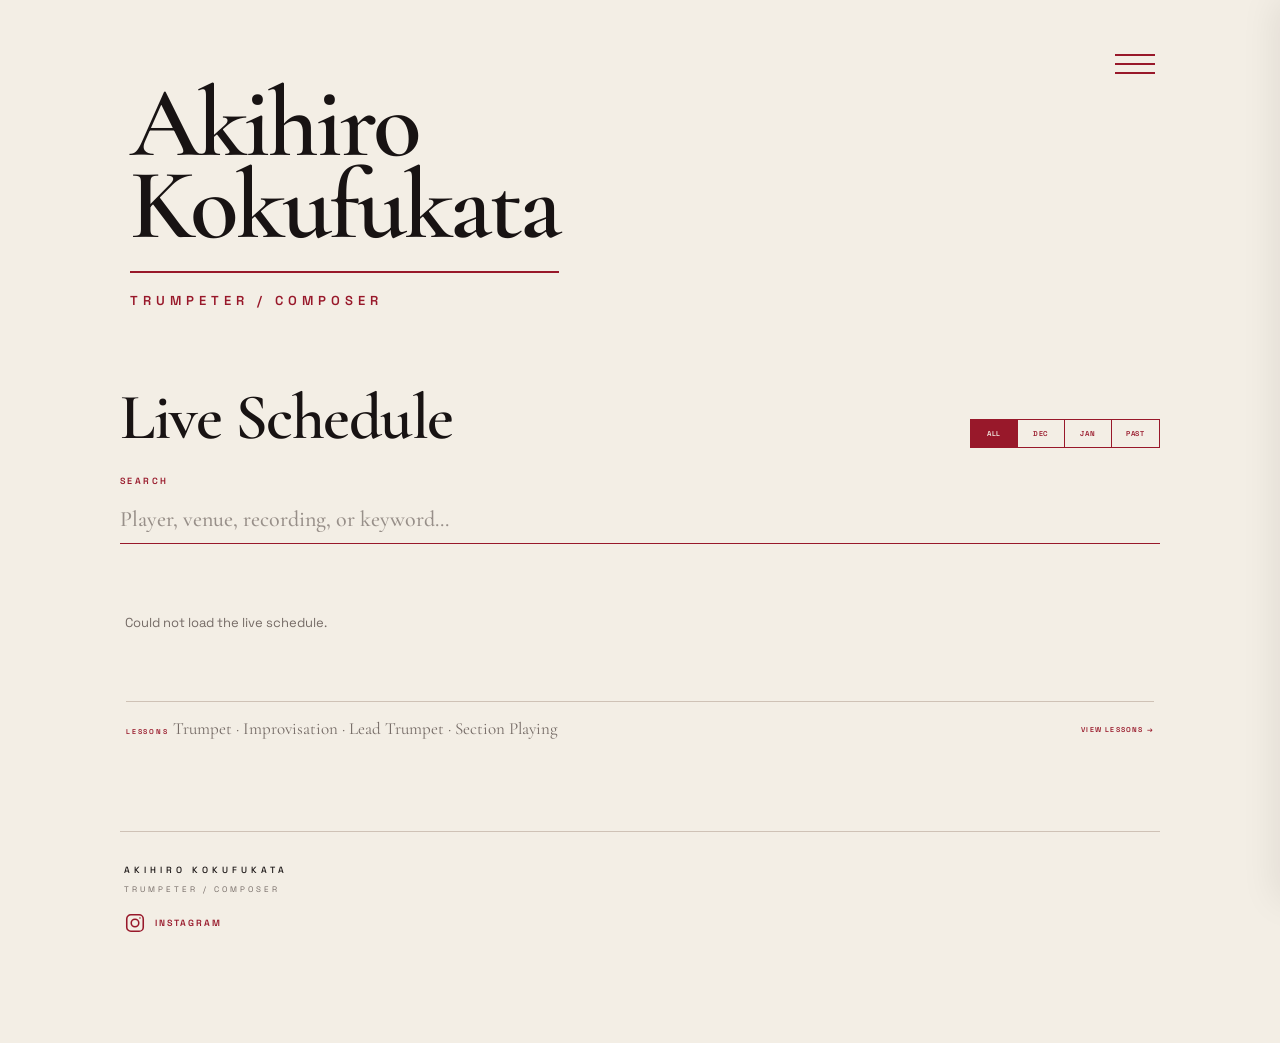
==== index.html @ fe39f771 "Add files via upload" ====
<!DOCTYPE html>
<html lang="en">

<head>
<meta charset="UTF-8">
<meta name="viewport" content="width=device-width, initial-scale=1.0">

<title>Akihiro Kokufukata | 國府方章弘 — Live Schedule</title>
<meta name="description" content="Jazz trumpeter and composer Akihiro Kokufukata（國府方章弘・国府方章弘）の公式ライブスケジュール。出演情報、会場、共演者、写真・フライヤー・映像を掲載。">
<meta property="og:type" content="website">
<meta property="og:title" content="Akihiro Kokufukata | 國府方章弘 — Live Schedule">
<meta property="og:description" content="Jazz trumpeter and composer Akihiro Kokufukata（國府方章弘・国府方章弘）の公式ライブスケジュール。出演情報、会場、共演者、写真・フライヤー・映像を掲載。">
<meta property="og:url" content="https://akihirokokufukata.github.io/Akihiro-Kokufukata-Live-Schedule-/">
<meta property="og:image" content="https://akihirokokufukata.github.io/Akihiro-Kokufukata-Live-Schedule-/images/og-image.jpg">
<meta name="twitter:card" content="summary_large_image">
<link rel="canonical" href="https://akihirokokufukata.github.io/Akihiro-Kokufukata-Live-Schedule-/">

<script type="application/ld+json">
{
  "@context": "https://schema.org",
  "@type": "Person",
  "@id": "https://akihirokokufukata.github.io/Akihiro-Kokufukata-Live-Schedule-/#person",
  "name": "Akihiro Kokufukata",
  "alternateName": ["國府方章弘", "国府方章弘"],
  "url": "https://akihirokokufukata.github.io/Akihiro-Kokufukata-Live-Schedule-/",
  "image": "https://akihirokokufukata.github.io/Akihiro-Kokufukata-Live-Schedule-/images/og-image.jpg",
  "jobTitle": ["Trumpeter", "Composer"],
  "sameAs": ["https://www.instagram.com/akihiro_kokufukata/"]
}
</script>

<script>
const PLAYER_PARSER_VERSION = '2026-10-05-v16-soldout-buttons-charge-format';
const SETTINGS = {
  API_KEY: 'AIzaSyCB5WplBrKEb70d5WHZTrg3G46fTdl_A0Q',
  CALENDAR_ID: 'akihirokokufukatamusic@gmail.com',
  EMAIL_ADDRESS: 'akihirokokufukatamusic@gmail.com',
  BIO_URL: 'bio.html',
  MUSIC_URL: 'music.html',
  CONTACT_URL: 'contact.html',
  LIVE_SCHEDULE_URL: 'index.html',
  EVENT_URL: 'event.html'
};
</script>

<link rel="preconnect" href="https://fonts.googleapis.com">
<link rel="preconnect" href="https://fonts.gstatic.com" crossorigin>

<link
  href="https://fonts.googleapis.com/css2?family=Cormorant+Garamond:wght@500;600&family=Noto+Serif+JP:wght@400;500;600&family=Space+Grotesk:wght@400;500;600&display=swap"
  rel="stylesheet"
>

<style>

:root {
  --paper: #f3eee5;
  --card: #f7f2e9;
  --ink: #181313;
  --muted: #756b66;
  --crimson: #98182a;
  --crimson-dark: #76101f;
  --blush: #d8aaa5;
  --line: #cfc2b6;

  --serif: "Cormorant Garamond", Georgia, serif;
  --jp: "Noto Serif JP", serif;
  --sans: "Space Grotesk", Arial, sans-serif;
}

* {
  box-sizing: border-box;
}

html {
  scroll-behavior: smooth;
}

body {
  margin: 0;
  background: var(--paper);
  color: var(--ink);
  -webkit-font-smoothing: antialiased;
}

button,
a {
  -webkit-tap-highlight-color: transparent;
}

main {
  position: relative;
  width: 100%;
  max-width: 1100px;
  margin: 0 auto;
  padding: 58px 30px 90px;
  overflow-x: clip;
}


/* =========================================================
   TRUMPET
   ========================================================= */




/* =========================================================
   HEADER
   ========================================================= */

header {
  position: relative;
  z-index: 2;
  padding: 25px 10px 78px;
}

.name-wrap {
  display: inline-block;
}

.artist-name {
  margin: 0;
  max-width: 640px;
  font-family: var(--serif);
  font-size: clamp(58px,8.5vw,100px);
  font-weight: 600;
  line-height: .82;
  letter-spacing: -3px;
}

.artist-name span {
  display: block;
}

.name-line {
  display: block;
  width: 100%;
  height: 1.5px;
  margin-top: 24px;
  background: var(--crimson);
  border: 0;
}

.artist-role {
  margin-top: 19px;
  color: var(--crimson);
  font-family: var(--sans);
  font-size: 13px;
  font-weight: 600;
  letter-spacing: 5px;
  text-transform: uppercase;
}


/* =========================================================
   SCHEDULE
   ========================================================= */

.schedule-heading {
  display: flex;
  align-items: flex-end;
  justify-content: space-between;
  gap: 12px;
  margin-bottom: 27px;
}

.schedule-title {
  margin: 0;
  flex-shrink: 0;
  font-family: var(--serif);
  font-size: clamp(43px,6vw,65px);
  font-weight: 600;
  line-height: .95;
  letter-spacing: -1.5px;
}


/* =========================================================
   MAIN FILTER
   ========================================================= */

.month-filter {
  display: flex;
  flex-shrink: 0;
  height: 29px;
  border: 1px solid var(--crimson);
}

.month-button {
  min-width: 47px;
  padding: 0 7px;
  border: 0;
  border-right: 1px solid var(--crimson);
  background: transparent;
  color: var(--crimson);
  font-family: var(--sans);
  font-size: 7px;
  font-weight: 600;
  letter-spacing: .8px;
  cursor: pointer;
}

.month-button:last-child {
  border-right: 0;
}

.month-button.active {
  background: var(--crimson);
  color: var(--paper);
}


/* =========================================================
   PAST MONTH FILTER
   ========================================================= */

.past-month-wrap {
  width: 100%;
  margin: -3px 0 24px;
}

.past-year-filter,
.past-month-filter {
  display: flex;
  flex-wrap: wrap;
  border-bottom: 1px solid var(--line);
}

.past-month-filter {
  margin-top: 8px;
}

.past-year-button,
.past-month-button {
  flex: 0 0 auto;
  padding: 10px 15px 9px;
  border: 0;
  border-right: 1px solid var(--line);
  background: transparent;
  color: var(--muted);
  font-family: var(--sans);
  font-size: 8px;
  font-weight: 600;
  letter-spacing: 1.2px;
  cursor: pointer;
  white-space: nowrap;
}

.past-year-button:first-child,
.past-month-button:first-child {
  padding-left: 4px;
}

.past-year-button.active,
.past-month-button.active {
  color: var(--crimson);
}

.past-year-button.active::after,
.past-month-button.active::after {
  content: "";
  display: block;
  width: 100%;
  height: 2px;
  margin-top: 7px;
  background: var(--crimson);
}

.past-month-filter[hidden] {
  display: none;
}


/* =========================================================
   EVENT
   ========================================================= */

.event {
  position: relative;
  display: grid;
  grid-template-columns: 125px minmax(0,1fr);
  margin-bottom: 16px;
  background: rgba(247,242,233,.66);
  border: 1px solid var(--line);
  overflow: hidden;
}

.event.leader {
  border-color: var(--crimson);
}

.status {
  position: absolute;
  top: 0;
  left: 0;
  min-width: 125px;
  padding: 10px 16px;
  background: var(--crimson);
  color: var(--paper);
  font-family: var(--sans);
  font-size: 10px;
  font-weight: 600;
  letter-spacing: 2.3px;
  text-align: center;
  z-index: 2;
}


/* =========================================================
   DATE
   ========================================================= */

.event-date-column {
  padding: 28px 22px 24px;
  border-right: 1px solid var(--line);
}

.event.has-status .event-date-column {
  padding-top: 63px;
}

.event-month {
  font-family: var(--serif);
  font-size: 19px;
  font-weight: 600;
  letter-spacing: 1px;
}

.event-number {
  margin-top: -3px;
  color: var(--crimson);
  font-family: var(--serif);
  font-size: 55px;
  font-weight: 600;
  line-height: .92;
}

.event-day {
  margin-top: 4px;
  color: var(--crimson);
  font-family: var(--serif);
  font-size: 17px;
  font-weight: 600;
  letter-spacing: 2px;
}

.date-rule {
  width: 100%;
  height: 1px;
  margin: 15px 0;
  background: var(--line);
}

.event-time {
  font-family: var(--serif);
  font-size: 17px;
  font-weight: 500;
}


/* =========================================================
   BODY
   ========================================================= */

.event-body {
  position: relative;
  min-width: 0;
  padding: 27px 28px 25px;
}

.leader-label,
.next-label {
  position: relative;
  z-index: 2;
  margin-bottom: 8px;
  color: var(--crimson);
  font-family: var(--sans);
  font-size: 10px;
  font-weight: 600;
  letter-spacing: 3px;
  text-transform: uppercase;
}

.event-title {
  position: relative;
  z-index: 2;
  margin: 0 0 21px;
  font-family: var(--jp);
  font-size: clamp(20px,3vw,27px);
  font-weight: 600;
  line-height: 1.4;
  overflow-wrap: anywhere;
}

.event-title.english {
  font-family: var(--serif);
  font-size: clamp(26px,3.3vw,34px);
  line-height: 1.05;
}

.label {
  margin-bottom: 8px;
  color: var(--crimson);
  font-family: var(--sans);
  font-size: 10px;
  font-weight: 600;
  letter-spacing: 3px;
  text-transform: uppercase;
}


/* =========================================================
   PLAYERS
   ========================================================= */

.players-section {
  margin-bottom: 24px;
}

.players {
  color: #342c29;
  font-family: var(--jp);
  font-size: 14px;
  line-height: 1.85;
  overflow-wrap: anywhere;
}

.player {
  display: block;
}

.hidden-players {
  display: none;
}

.hidden-players.open {
  display: block;
}

.show-more {
  display: inline-block;
  margin-top: 11px;
  padding: 0;
  border: 0;
  background: transparent;
  color: var(--crimson);
  font-family: var(--sans);
  font-size: 10px;
  font-weight: 600;
  letter-spacing: 1.5px;
  cursor: pointer;
}


/* =========================================================
   VENUE
   ========================================================= */

.venue-section {
  margin-top: 4px;
}

.venue {
  font-family: var(--jp);
  font-size: 15px;
  font-weight: 500;
  line-height: 1.5;
  overflow-wrap: anywhere;
}


/* =========================================================
   ACTIONS
   ========================================================= */

.actions {
  display: flex;
  flex-wrap: wrap;
  gap: 9px;
  margin-top: 20px;
}

.action {
  display: inline-flex;
  align-items: center;
  justify-content: center;
  min-width: 108px;
  padding: 10px 16px;
  border: 1px solid var(--crimson);
  color: var(--crimson);
  background: transparent;
  font-family: var(--sans);
  font-size: 9px;
  font-weight: 600;
  letter-spacing: 1.7px;
  text-decoration: none;
}

.action:hover {
  background: var(--crimson);
  color: var(--paper);
}

button.action {
  cursor: pointer;
}

.action.email {
  min-width: 130px;
}


/* =========================================================
   LEADER SHOW
   ========================================================= */

.leader-shape {
  position: absolute;
  top: 0;
  right: 0;
  width: 115px;
  height: 95px;
  overflow: hidden;
  pointer-events: none;
  opacity: .9;
}

.leader-shape::before {
  content: "";
  position: absolute;
  top: 0;
  right: 0;
  width: 58px;
  height: 58px;
  background: rgba(152,24,42,.82);
}

.leader-shape::after {
  content: "";
  position: absolute;
  right: 25px;
  top: 25px;
  width: 76px;
  height: 76px;
  border-radius: 50%;
  background: rgba(216,170,165,.45);
}




/* MEDIA ARCHIVE */
.event-media{margin-top:22px;width:100%;min-width:0}
.event-media-head{display:flex;justify-content:space-between;align-items:center;margin-bottom:9px}
.event-media-title,.event-media-count{font-family:var(--sans);font-size:8px;font-weight:600;letter-spacing:1.7px;color:var(--crimson)}
.event-media-count{color:var(--muted);letter-spacing:1px}
.event-media-viewport{position:relative;width:100%;padding:0 25px;overflow:hidden}
.event-media-track{display:flex;width:100%;gap:0;overflow-x:auto;overflow-y:hidden;padding:0;scroll-snap-type:x mandatory;scrollbar-width:none;-webkit-overflow-scrolling:touch;overscroll-behavior-x:contain}
.event-media-track::-webkit-scrollbar{display:none}
.event-media-item{position:relative;flex:0 0 100%;width:100%;min-width:100%;scroll-snap-align:start;scroll-snap-stop:always;background:var(--card);overflow:hidden}
.event-media-image-button{display:block;width:100%;padding:0;border:0;background:transparent;cursor:zoom-in;touch-action:manipulation}
.event-media-image{display:block;width:100%;height:auto;object-fit:contain;background:var(--card)}
.event-media-item.photo .event-media-image{width:100%;height:auto;object-fit:contain}
.event-media-badge{position:absolute;top:10px;left:10px;z-index:3;padding:6px 8px 5px;background:rgba(152,24,42,.92);color:var(--paper);font-family:var(--sans);font-size:7px;font-weight:600;letter-spacing:1.3px;pointer-events:none}
.event-media-video{display:block;width:100%;background:#181313;overflow:hidden}
.event-media-video.youtube{aspect-ratio:16/9}
.event-media-video iframe{display:block;width:100%;height:100%;border:0}
.event-media-link{display:flex;align-items:center;justify-content:center;width:100%;padding:42px 22px 28px;background:linear-gradient(135deg,rgba(152,24,42,.96),rgba(118,16,31,.96));color:var(--paper);text-decoration:none;text-align:center}
.event-media-link.youtube,.event-media-link.video{aspect-ratio:16/9}
.event-media-link.instagram{aspect-ratio:9/16;max-height:78vh}
.event-media-link-inner{font-family:var(--sans);font-size:10px;font-weight:600;letter-spacing:1.7px;line-height:1.7}
.event-media-play{display:block;margin-bottom:12px;font-family:var(--serif);font-size:38px;line-height:1}
.event-media-dots{display:flex;gap:6px;align-items:center;margin-top:10px}
.event-media-dot{width:5px;height:5px;padding:0;border:1px solid var(--crimson);border-radius:50%;background:transparent;cursor:pointer}
.event-media-dot.active{background:var(--crimson)}
.event-media-hint{margin-top:7px;color:var(--muted);font-family:var(--sans);font-size:7px;font-weight:600;letter-spacing:1.3px}

.event-media-nav{
  position:absolute;
  top:50%;
  z-index:6;
  width:34px;
  height:46px;
  padding:0;
  border:0;
  outline:0;
  background:transparent;
  color:var(--crimson);
  font-family:Georgia,serif;
  font-size:30px;
  line-height:1;
  display:flex;
  align-items:center;
  justify-content:center;
  transform:translateY(-50%);
  cursor:pointer;
  text-shadow:0 1px 6px rgba(0,0,0,.9),0 0 12px rgba(0,0,0,.5);
  opacity:.92;
  transition:opacity .18s ease,transform .18s ease;
}
.event-media-nav:hover{
  background:transparent;
  opacity:1;
}
.event-media-nav:active{
  transform:translateY(-50%) scale(.9);
}
.event-media-nav.prev{left:-2px}
.event-media-nav.next{right:-2px}
.event-media-nav[hidden]{display:none}
@media(max-width:650px){
  .event-media-nav{width:28px;height:40px;font-size:25px}
  .event-media-nav.prev{left:-2px}
  .event-media-nav.next{right:-2px}
}

@media(max-width:650px){.event-media-viewport{padding:0 21px}.event-media{margin-top:20px}.event-media-title,.event-media-count{font-size:7px}.event-media-badge{top:8px;left:8px}.event-media-link-inner{font-size:9px}}

/* =========================================================
   INLINE FLYER
   ========================================================= */

.event-flyer { margin-top: 22px; }
.event-flyer-button {
  display:block; width:100%; padding:0; border:0;
  background:transparent; cursor:zoom-in; text-align:left;
}
.event-flyer-image {
  display:block; width:100%; max-width:430px; height:auto;
  max-height:620px; object-fit:contain; object-position:left top;
  border:1px solid var(--line); background:var(--card);
  transition:opacity .18s ease;
}
.event-flyer-button:hover .event-flyer-image { opacity:.92; }
.event-flyer-hint {
  margin-top:7px; color:var(--muted); font-family:var(--sans);
  font-size:7px; font-weight:600; letter-spacing:1.4px;
  text-transform:uppercase;
}

/* =========================================================
   FLYER
   ========================================================= */

.flyer-modal {
  position: fixed;
  inset: 0;
  z-index: 100;
  display: flex;
  align-items: center;
  justify-content: center;
  padding: 28px;
  background: rgba(24,19,19,.82);
  opacity: 0;
  visibility: hidden;
  transition: opacity .22s ease, visibility .22s ease;
}

.flyer-modal.open {
  opacity: 1;
  visibility: visible;
}

.flyer-modal-inner {
  position: relative;
  max-width: min(680px, 92vw);
  max-height: 90vh;
}

.flyer-modal-image {
  display: block;
  max-width: 100%;
  max-height: 86vh;
  width: auto;
  height: auto;
  object-fit: contain;
  background: var(--card);
  box-shadow: 0 18px 55px rgba(0,0,0,.28);
}

.flyer-close {
  position: absolute;
  top: -42px;
  right: 0;
  padding: 4px 0;
  border: 0;
  background: transparent;
  color: var(--paper);
  font-family: var(--sans);
  font-size: 11px;
  font-weight: 600;
  letter-spacing: 2px;
  cursor: pointer;
}

body.flyer-open {
  overflow: hidden;
}

.flyer-nav {
  position: fixed;
  top: 50%;
  z-index: 102;
  width: 28px;
  height: 38px;
  border: 0;
  background: transparent;
  color: var(--paper);
  font-size: 22px;
  text-shadow: 0 1px 5px rgba(0,0,0,.85);
  line-height: 1;
  transform: translateY(-50%);
  cursor: pointer;
}
.flyer-nav-prev { left: 12px; }
.flyer-nav-next { right: 12px; }
.flyer-nav[hidden] { display:none; }

@media (max-width:650px) {
  .flyer-nav {
    width: 24px;
    height: 34px;
    font-size: 16px;
  }
  .flyer-nav-prev { left: 5px; }
  .flyer-nav-next { right: 5px; }
}

/* =========================================================
   PAST
   ========================================================= */

.past-heading {
  margin: 2px 0 12px;
  color: var(--crimson);
  font-family: var(--sans);
  font-size: 10px;
  font-weight: 600;
  letter-spacing: 3px;
}

.past-event {
  opacity: .78;
}

.past-event .event-number,
.past-event .event-day {
  color: var(--muted);
}


/* =========================================================
   MESSAGE / FOOTER
   ========================================================= */

.message {
  padding: 40px 5px;
  color: var(--muted);
  font-family: var(--sans);
  font-size: 13px;
}

footer {
  margin-top: 75px;
  padding: 32px 4px 15px;
  border-top: 1px solid var(--line);
}

.footer-name {
  font-family: var(--sans);
  font-size: 9px;
  font-weight: 500;
  letter-spacing: 4px;
}

.footer-role {
  margin-top: 8px;
  color: var(--muted);
  font-family: var(--sans);
  font-size: 8px;
  letter-spacing: 3px;
}


/* =========================================================
   MOBILE
   ========================================================= */

@media (max-width:650px) {

  main {
    padding: 34px 15px 65px;
  }

  .trumpet-mark {
    top: 16px;
    right: 2px;
    transform: scale(.61);
    transform-origin: top right;
  }

  header {
    padding: 30px 6px 67px;
  }

  .artist-name {
    max-width: 350px;
    font-size: clamp(52px,15vw,70px);
    line-height: .86;
    letter-spacing: -2px;
  }

  .name-line {
    width: 100%;
    height: 1.5px;
    margin-top: 20px;
    background: var(--crimson);
    border: 0;
  }

  .name-line::before,
  .name-line::after {
    display: none !important;
    content: none !important;
  }

  .artist-role {
    margin-top: 17px;
    font-size: 11px;
    letter-spacing: 3.3px;
  }

  .schedule-heading {
    gap: 7px;
    margin-bottom: 24px;
  }

  .schedule-title {
    font-size: clamp(34px,9.2vw,42px);
    letter-spacing: -1px;
  }

  .month-filter {
    height: 25px;
  }

  .month-button {
    min-width: 34px;
    padding: 0 4px;
    font-size: 6px;
    letter-spacing: .45px;
  }

  .past-month-wrap {
    margin-top: -6px;
    margin-bottom: 20px;
  }

  .past-month-button {
    padding: 9px 11px 8px;
    font-size: 7px;
    letter-spacing: .8px;
  }

  .past-month-button:first-child {
    padding-left: 2px;
    padding-right: 14px;
  }

  .event {
    grid-template-columns: 84px minmax(0,1fr);
  }

  .status {
    min-width: 84px;
    padding: 9px 5px;
    font-size: 8px;
    letter-spacing: 1.3px;
  }

  .event-date-column {
    padding: 22px 11px;
  }

  .event.has-status .event-date-column {
    padding-top: 57px;
  }

  .event-month {
    font-size: 15px;
  }

  .event-number {
    font-size: 43px;
  }

  .event-day {
    font-size: 14px;
    letter-spacing: 1.5px;
  }

  .event-time {
    font-size: 14px;
  }

  .event-body {
    padding: 22px 15px 21px;
  }

  .leader-label,
  .next-label,
  .label {
    font-size: 9px;
    letter-spacing: 2.2px;
  }

  .event-title {
    font-size: 18px;
    line-height: 1.45;
  }

  .event-title.english {
    font-size: 23px;
    line-height: 1.08;
  }

  .players {
    font-size: 12.5px;
    line-height: 1.8;
  }

  .venue {
    font-size: 14px;
  }

  .actions {
    gap: 7px;
    margin-top: 18px;
  }

  .action {
    flex: 1 1 calc(50% - 4px);
    min-width: 0;
    padding: 11px 6px;
    font-size: 8px;
    letter-spacing: 1.1px;
  }

  .action.email {
    flex-basis: 100%;
  }

  .event-flyer { margin-top:20px; }
  .event-flyer-image { width:100%; max-width:none; max-height:none; }
  .event-flyer-hint { font-size:6.5px; letter-spacing:1.1px; }

}


@media (max-width:380px) {

  .schedule-title {
    font-size: 30px;
  }

  .month-filter {
    height: 23px;
  }

  .month-button {
    min-width: 30px;
    padding: 0 3px;
    font-size: 5.5px;
  }

  .event {
    grid-template-columns: 78px minmax(0,1fr);
  }

  .event-date-column {
    padding-left: 9px;
    padding-right: 9px;
  }

  .status {
    min-width: 78px;
  }

  .event-body {
    padding-left: 13px;
    padding-right: 13px;
  }

}


/* NAVIGATION MENU */
.trumpet-mark.removed { display:none !important; }
.menu-toggle { position:absolute; top:42px; right:32px; z-index:30; width:46px; height:38px; padding:5px 3px; border:0; background:transparent; cursor:pointer; }
.menu-toggle span { display:block; width:100%; height:2px; margin:7px 0; background:var(--crimson); transition:transform .25s ease, opacity .2s ease; }
.menu-toggle.open span:nth-child(1){ transform:translateY(9px) rotate(45deg); }
.menu-toggle.open span:nth-child(2){ opacity:0; }
.menu-toggle.open span:nth-child(3){ transform:translateY(-9px) rotate(-45deg); }
.site-menu { position:fixed; top:0; right:0; z-index:25; width:min(360px,84vw); height:100vh; padding:125px 42px 40px; background:var(--card); border-left:1px solid var(--line); transform:translateX(102%); transition:transform .28s ease; box-shadow:-12px 0 35px rgba(24,19,19,.08); }
.site-menu.open { transform:translateX(0); }
.site-menu a { display:block; padding:20px 0; border-bottom:1px solid var(--line); color:var(--ink); font-family:var(--serif); font-size:30px; font-weight:600; letter-spacing:.5px; text-decoration:none; }
.site-menu a:hover { color:var(--crimson); }
.menu-backdrop { position:fixed; inset:0; z-index:20; background:rgba(24,19,19,.22); opacity:0; visibility:hidden; transition:opacity .25s ease, visibility .25s ease; }
.menu-backdrop.open { opacity:1; visibility:visible; }
@media(max-width:650px){ .menu-toggle{ top:29px; right:18px; width:39px; } .site-menu{ padding:105px 28px 35px; } .site-menu a{ font-size:27px; } }



/* RESERVATION + SOCIAL */
.action.reservation{flex-basis:100%;width:100%;background:var(--crimson);color:var(--paper);border-color:var(--crimson);padding:13px 18px}
.action.reservation:hover{background:var(--crimson-dark);border-color:var(--crimson-dark)}
.reservation-modal{position:fixed;inset:0;z-index:120;display:flex;align-items:center;justify-content:center;padding:22px;background:rgba(24,19,19,.76);opacity:0;visibility:hidden;transition:opacity .2s ease,visibility .2s ease}
.reservation-modal.open{opacity:1;visibility:visible}
.reservation-panel{position:relative;width:min(520px,94vw);max-height:90vh;overflow:auto;padding:32px;background:var(--card);border:1px solid var(--line)}
.reservation-close{position:absolute;top:12px;right:14px;border:0;background:transparent;color:var(--crimson);font-family:var(--sans);font-size:10px;font-weight:600;letter-spacing:1.6px;cursor:pointer}
.reservation-kicker{margin-bottom:7px;color:var(--crimson);font-family:var(--sans);font-size:9px;font-weight:600;letter-spacing:2.4px}
.reservation-show{margin:0 28px 22px 0;font-family:var(--serif);font-size:25px;line-height:1.05}
.reservation-form label{display:block;margin:15px 0 6px;color:var(--muted);font-family:var(--sans);font-size:8px;font-weight:600;letter-spacing:1.5px}
.reservation-form input,.reservation-form select,.reservation-form textarea{width:100%;padding:11px 12px;border:1px solid var(--line);border-radius:0;background:var(--paper);color:var(--ink);font:14px var(--jp)}
.reservation-form textarea{min-height:92px;resize:vertical}
.reservation-submit{width:100%;margin-top:20px;padding:13px;border:1px solid var(--crimson);background:var(--crimson);color:var(--paper);font-family:var(--sans);font-size:9px;font-weight:600;letter-spacing:1.7px;cursor:pointer}
body.reservation-open{overflow:hidden}
.footer-instagram{display:inline-block;margin-top:18px;color:var(--crimson);font-family:var(--sans);font-size:9px;font-weight:600;letter-spacing:2px;text-decoration:none}
.footer-instagram:hover{text-decoration:underline}


.footer-instagram{
  display:inline-flex;
  align-items:center;
  gap:9px;
}
.footer-instagram-icon{
  width:22px;
  height:22px;
  display:block;
  flex:0 0 auto;
}
.footer-instagram-icon rect,
.footer-instagram-icon circle{
  fill:none;
  stroke:currentColor;
  stroke-width:1.55;
  vector-effect:non-scaling-stroke;
}




/* =========================================================
   SEARCH SHOWS
   ========================================================= */
.show-search{
  margin:0 0 30px;
}
.show-search-label{
  display:block;
  margin-bottom:9px;
  color:var(--crimson);
  font-family:var(--sans);
  font-size:9px;
  font-weight:600;
  letter-spacing:2.4px;
}
.show-search-row{
  position:relative;
  display:flex;
  align-items:center;
  border-bottom:1px solid var(--crimson);
}
.show-search-input{
  width:100%;
  padding:10px 72px 11px 0;
  border:0;
  border-radius:0;
  outline:0;
  background:transparent;
  color:var(--ink);
  font-family:var(--serif);
  font-size:22px;
  font-weight:500;
}
.show-search-input::placeholder{
  color:var(--muted);
  opacity:.72;
}
.show-search-input:focus-visible{
  outline:0;
}
.show-search-row:focus-within{
  border-bottom-width:2px;
}
.show-search-clear{
  position:absolute;
  right:0;
  bottom:10px;
  padding:2px 0 2px 12px;
  border:0;
  background:var(--paper);
  color:var(--crimson);
  font-family:var(--sans);
  font-size:8px;
  font-weight:600;
  letter-spacing:1.4px;
  cursor:pointer;
}
.show-search-clear[hidden]{display:none}

.search-recordings{margin-top:34px}
.search-recording-grid{display:grid;grid-template-columns:repeat(2,minmax(0,1fr));gap:14px}
.search-recording{
  display:grid;grid-template-columns:112px 1fr;gap:14px;min-width:0;
  padding:12px;border:1px solid var(--line);background:var(--card);
  text-decoration:none;color:var(--ink);
}
.search-recording:hover{border-color:var(--crimson)}
.search-recording-cover{width:112px;aspect-ratio:1/1;overflow:hidden;background:var(--paper)}
.search-recording-cover img{width:100%;height:100%;display:block;object-fit:cover}

.search-recording-placeholder{
  width:100%;height:100%;display:flex;align-items:center;justify-content:center;
  padding:9px;text-align:center;color:var(--muted);
  font-family:var(--serif);font-size:15px;line-height:1.05;
}
.search-profile-aliases{
  margin-top:5px;color:var(--muted);
  font-family:var(--jp);font-size:10px;line-height:1.5;
}

.search-recording-kicker{color:var(--crimson);font-family:var(--sans);font-size:7px;font-weight:600;letter-spacing:1.6px}
.search-recording-title{margin-top:6px;font-family:var(--serif);font-size:23px;font-weight:600;line-height:1.02}
.search-recording-meta{margin-top:6px;color:var(--muted);font-family:var(--jp);font-size:9px;line-height:1.55}
.search-recording-note{margin-top:6px;color:var(--crimson);font-family:var(--jp);font-size:9px;line-height:1.5}
@media(max-width:650px){
  .search-recording-grid{grid-template-columns:1fr}
  .search-recording{grid-template-columns:88px 1fr;gap:12px;padding:10px}
  .search-recording-cover{width:88px}
  .search-recording-title{font-size:20px}
  .search-recording-meta,.search-recording-note{font-size:9px}
}

.search-results-head{
  display:flex;
  align-items:baseline;
  justify-content:space-between;
  gap:16px;
  margin:0 0 16px;
  padding-bottom:10px;
  border-bottom:1px solid var(--line);
}
.search-results-title{
  color:var(--crimson);
  font-family:var(--sans);
  font-size:9px;
  font-weight:600;
  letter-spacing:2.4px;
}
.search-results-count{
  color:var(--muted);
  font-family:var(--sans);
  font-size:8px;
  font-weight:600;
  letter-spacing:1.2px;
}
.search-results-query{
  font-family:var(--jp);
  text-transform:none;
}
@media(max-width:650px){
  .show-search{margin-bottom:25px}
  .show-search-label{font-size:8px;letter-spacing:2px}
  .show-search-input{font-size:19px;padding-top:8px;padding-bottom:9px}
  .show-search-clear{bottom:9px;font-size:7px}
  .search-results-head{margin-bottom:13px}
}


/* =========================================================
   LIVE ARCHIVE ENHANCEMENTS
   ========================================================= */
.player-search{
  display:inline;
  padding:0;
  border:0;
  border-bottom:1px solid transparent;
  background:transparent;
  color:inherit;
  font:inherit;
  line-height:inherit;
  text-align:left;
  cursor:pointer;
}
.player-search:hover,
.player-search:focus-visible{
  color:var(--crimson);
  border-bottom-color:currentColor;
  outline:0;
}
.player-instrument{color:var(--muted)}
.search-group{margin-bottom:34px}
.search-group-heading{
  display:flex;
  align-items:baseline;
  justify-content:space-between;
  gap:15px;
  margin:20px 0 13px;
  padding-bottom:8px;
  border-bottom:1px solid var(--line);
}
.search-group-title{
  color:var(--crimson);
  font-family:var(--sans);
  font-size:9px;
  font-weight:600;
  letter-spacing:2.4px;
}
.search-group-count{
  color:var(--muted);
  font-family:var(--sans);
  font-size:8px;
  font-weight:600;
  letter-spacing:1.2px;
}
.past-heading{
  display:flex;
  align-items:baseline;
  justify-content:space-between;
  gap:14px;
}
.past-heading-count{
  color:var(--muted);
  font-size:8px;
  letter-spacing:1.2px;
}
.event-permalink{
  display:inline-flex;
  align-items:center;
  margin-top:18px;
  color:var(--muted);
  font-family:var(--sans);
  font-size:7px;
  font-weight:600;
  letter-spacing:1.25px;
  text-decoration:none;
}
.event-permalink:hover{color:var(--crimson)}
.event:target{
  border-color:var(--crimson);
  box-shadow:0 0 0 1px var(--crimson);
}
@media(max-width:650px){
  .search-group{margin-bottom:27px}
  .search-group-heading{margin-top:16px}
  .event-permalink{font-size:6.5px}
}


/* =========================================================
   EXPLORE / AUTOCOMPLETE / ARCHIVE TOOLS
   ========================================================= */
.archive-stats{
  display:flex;flex-wrap:wrap;gap:8px 18px;margin:10px 0 22px;
  color:var(--muted);font-family:var(--sans);font-size:8px;font-weight:600;letter-spacing:1.5px
}
.archive-stats strong{color:var(--crimson);font-weight:600}
.show-search-row{z-index:12}
.search-suggestions{
  position:absolute;top:100%;left:0;right:0;z-index:20;
  max-height:310px;overflow:auto;background:var(--card);
  border:1px solid var(--line);border-top:0;box-shadow:0 14px 30px rgba(24,19,19,.10)
}
.search-suggestions[hidden]{display:none}
.search-suggestion{
  display:flex;align-items:center;justify-content:space-between;gap:15px;
  width:100%;padding:11px 12px;border:0;border-bottom:1px solid var(--line);
  background:transparent;color:var(--ink);text-align:left;cursor:pointer
}
.search-suggestion:last-child{border-bottom:0}
.search-suggestion:hover,.search-suggestion.active{background:rgba(152,24,42,.06)}
.search-suggestion-name{font-family:var(--jp);font-size:13px}
.search-suggestion-type{color:var(--crimson);font-family:var(--sans);font-size:7px;font-weight:600;letter-spacing:1.4px}










.venue-search{
  padding:0;border:0;border-bottom:1px solid transparent;background:transparent;
  color:inherit;font:inherit;text-align:left;cursor:pointer
}
.venue-search:hover,.venue-search:focus-visible{color:var(--crimson);border-bottom-color:currentColor;outline:0}
.search-profile{margin:0 0 18px;padding:18px 0;border-bottom:1px solid var(--line)}
.search-profile-name{font-family:var(--serif);font-size:34px;font-weight:600;line-height:1}
.search-profile-meta{margin-top:7px;color:var(--muted);font-family:var(--sans);font-size:8px;font-weight:600;letter-spacing:1.4px}



.action.add-calendar{background:transparent}
@media(max-width:650px){
  .archive-stats{margin:9px 0 18px;font-size:7px;gap:7px 13px}
  
  .search-suggestion-name{font-size:12px}
  .search-profile-name{font-size:29px}
}


/* =========================================================
   EVENT ACTIONS
   ========================================================= */
.event-actions,
.actions{
  display:grid !important;
  grid-template-columns:repeat(3,minmax(0,1fr)) !important;
  gap:8px !important;
}
.actions.actions-1{grid-template-columns:1fr !important}
.actions.actions-2{grid-template-columns:repeat(2,minmax(0,1fr)) !important}
.actions.actions-4{grid-template-columns:repeat(4,minmax(0,1fr)) !important}

.event-actions .action,
.actions .action{
  width:100% !important;
  min-width:0 !important;
  margin:0 !important;
  padding-left:5px !important;
  padding-right:5px !important;
  white-space:nowrap;
  text-align:center;
  justify-content:center;
}

@media(max-width:650px){
  .event-actions,
  .actions{
    grid-template-columns:repeat(3,minmax(0,1fr)) !important;
    gap:6px !important;
  }
  .actions.actions-1{grid-template-columns:1fr !important}
  .actions.actions-2{grid-template-columns:repeat(2,minmax(0,1fr)) !important}
  .actions.actions-4{grid-template-columns:repeat(2,minmax(0,1fr)) !important}

  .event-actions .action,
  .actions .action{
    padding-left:3px !important;
    padding-right:3px !important;
    font-size:6.7px !important;
    letter-spacing:.8px !important;
  }
}


.action .calendar-label{
  display:flex;
  flex-direction:column;
  align-items:center;
  justify-content:center;
  gap:2px;
  line-height:1.05;
  white-space:normal;
}

/* =========================================================
   ADD SCHEDULE MENU
   ========================================================= */
.schedule-menu{
  position:relative;
  min-width:0;
  margin:0;
  z-index:8;
}
.schedule-menu > summary{
  list-style:none;
}
.schedule-menu > summary::-webkit-details-marker{
  display:none;
}
.schedule-trigger{
  display:flex !important;
  align-items:center;
  justify-content:center;
  height:100%;
  line-height:1.35;
  cursor:pointer;
  box-sizing:border-box;
}
.schedule-options{
  position:absolute;
  right:0;
  top:calc(100% + 6px);
  width:max(100%,190px);
  padding:5px;
  border:1px solid var(--crimson);
  background:var(--paper);
  box-shadow:0 10px 24px rgba(24,19,19,.08);
  z-index:30;
}
.schedule-option{
  display:flex;
  align-items:center;
  justify-content:space-between;
  gap:14px;
  min-height:38px;
  padding:0 11px;
  color:var(--crimson);
  font-family:var(--sans);
  font-size:7px;
  font-weight:600;
  letter-spacing:1.05px;
  text-decoration:none;
  box-sizing:border-box;
}
.schedule-option + .schedule-option{
  border-top:1px solid var(--line);
}
.schedule-option:hover,
.schedule-option:focus-visible{
  color:var(--crimson-dark);
  background:rgba(152,24,42,.035);
  outline:none;
}
@media(max-width:650px){
  .schedule-options{
    width:190px;
  }
  .schedule-option{
    min-height:37px;
    font-size:6.6px;
    letter-spacing:.9px;
  }
}

.action .calendar-label span{
  display:block;
  white-space:nowrap;
}


.player-separator{
  color:var(--muted);
  margin:0 .16em;
}


.player-note{
  color:var(--muted);
  white-space:normal;
}

/* ACCESSIBILITY */
a:focus-visible,button:focus-visible,input:focus-visible,select:focus-visible,textarea:focus-visible{outline:2px solid var(--crimson);outline-offset:4px}
.site-menu .menu-disabled{display:block;padding:20px 0;border-bottom:1px solid var(--line);color:var(--ink);font-family:var(--serif);font-size:30px;font-weight:600;letter-spacing:.5px;opacity:.38;cursor:default}
@media(max-width:650px){.site-menu .menu-disabled{font-size:27px}}
@media(prefers-reduced-motion:reduce){html{scroll-behavior:auto}*,*::before,*::after{animation-duration:.01ms!important;animation-iteration-count:1!important;transition-duration:.01ms!important;scroll-behavior:auto!important}}


/* EVENT TIME + LEFT-COLUMN CHARGE INFO */
.event-time-stack{display:flex;flex-direction:column;gap:8px}
.event-time-row{display:flex;flex-direction:column;gap:1px}
.event-time-label{
  color:var(--muted);
  font-family:var(--sans);
  font-size:6px;
  font-weight:600;
  letter-spacing:1.2px;
}
.event-time-value{
  font-family:var(--serif);
  font-size:16px;
  font-weight:500;
  line-height:1.05;
  white-space:nowrap;
}
.event-time-all-day{font-size:15px}

/* CHARGE / FREE always lives in the LEFT date column. */
.date-extra-info{
  margin-top:14px;
  padding-top:13px;
  border-top:1px solid var(--line);
}
.date-extra-block{
  display:flex;
  flex-direction:column;
  align-items:flex-start;
  gap:3px;
}
.date-extra-label{
  color:var(--muted);
  font-family:var(--sans);
  font-size:6px;
  font-weight:600;
  letter-spacing:1.15px;
}
.date-extra-value{
  max-width:100%;
  color:var(--ink);
  font-family:var(--serif);
  font-size:15px;
  font-weight:500;
  line-height:1.12;
  overflow-wrap:anywhere;
}

/* FREE: restrained deep red fill + white text. */
.free-charge-badge{
  display:inline-flex;
  align-items:center;
  justify-content:center;
  min-width:50px;
  margin-top:3px;
  padding:7px 9px 6px;
  background:var(--crimson-dark);
  border:1px solid var(--crimson-dark);
  color:var(--paper);
  font-family:var(--sans);
  font-size:8px;
  font-weight:600;
  letter-spacing:1.3px;
  line-height:1;
}

/* Student pricing uses intentional vertical layout. */
.student-charge{
  display:flex;
  flex-direction:column;
  align-items:flex-start;
  gap:2px;
  width:100%;
  margin-top:7px;
}
.student-charge-label{
  color:var(--muted);
  font-family:var(--sans);
  font-size:5.8px;
  font-weight:600;
  letter-spacing:.8px;
  line-height:1.2;
  white-space:nowrap;
}
.student-charge-value{
  max-width:100%;
  color:var(--ink);
  font-family:var(--serif);
  font-size:14px;
  font-weight:500;
  line-height:1.12;
  overflow-wrap:anywhere;
}

.date-availability{
  margin-top:10px;
  color:var(--crimson);
  font-family:var(--sans);
  font-size:6px;
  font-weight:600;
  letter-spacing:1px;
  line-height:1.3;
}
.date-availability.sold-out{
  display:inline-flex;
  align-items:center;
  justify-content:center;
  width:fit-content;
  padding:6px 8px 5px;
  background:var(--ink);
  border:1px solid var(--ink);
  color:var(--paper);
  line-height:1;
}

.primary-actions{
  display:grid;
  grid-template-columns:repeat(2,minmax(0,1fr));
  gap:8px;
  margin-top:20px;
}
.primary-actions .action{
  width:100%;
  min-width:0;
  margin:0;
  padding:12px 8px;
  background:var(--crimson);
  border-color:var(--crimson);
  color:var(--paper);
  text-align:center;
  justify-content:center;
}
.primary-actions .action:hover{
  background:var(--crimson-dark);
  border-color:var(--crimson-dark);
  color:var(--paper);
}
.primary-actions .action:only-child{
  grid-column:1 / -1;
}
.primary-actions + .actions{
  margin-top:8px;
}

@media(max-width:650px){
  .event-time-stack{gap:7px}
  .event-time-label{font-size:5.5px;letter-spacing:.9px}
  .event-time-value{font-size:13px}

  .date-extra-info{
    margin-top:12px;
    padding-top:11px;
  }
  .date-extra-label{
    font-size:5.4px;
    letter-spacing:.85px;
  }
  .date-extra-value{
    font-size:12.5px;
    line-height:1.12;
  }
  .free-charge-badge{
    min-width:46px;
    padding:6px 7px 5px;
    font-size:7px;
    letter-spacing:1px;
  }
  .student-charge{
    margin-top:6px;
    gap:1px;
  }
  .student-charge-label{
    font-size:5.2px;
    letter-spacing:.65px;
  }
  .student-charge-value{
    font-size:12px;
    line-height:1.1;
  }
  .date-availability{
    margin-top:8px;
    font-size:5.3px;
    letter-spacing:.7px;
  }
  .date-availability.sold-out{
    padding:5px 6px 4px;
  }

  .primary-actions{
    gap:6px;
    margin-top:17px;
  }
  .primary-actions .action{
    padding:11px 6px !important;
    font-size:7.4px !important;
    letter-spacing:1px !important;
  }
}


/* CLICKABLE SHOW TITLE */
.event-title-link{
  color:inherit;
  text-decoration:none;
}
.event-title-link:hover,
.event-title-link:focus-visible{
  color:var(--crimson);
}


/* =========================================================
   QUIET LESSONS LINK
   ========================================================= */
.lessons-quiet{
  display:flex;
  align-items:center;
  justify-content:space-between;
  gap:22px;
  margin:30px 6px 4px;
  padding:17px 0;
  border-top:1px solid var(--line);
  color:inherit;
  text-decoration:none;
}
.lessons-quiet-copy{
  min-width:0;
}
.lessons-quiet-label{
  color:var(--crimson);
  font-family:var(--sans);
  font-size:7px;
  font-weight:600;
  letter-spacing:1.8px;
}
.lessons-quiet-topics{
  margin-top:6px;
  color:var(--muted);
  font-family:var(--serif);
  font-size:17px;
  line-height:1.15;
}
.lessons-quiet-cta{
  flex:0 0 auto;
  color:var(--crimson);
  font-family:var(--sans);
  font-size:7px;
  font-weight:600;
  letter-spacing:1.2px;
  white-space:nowrap;
}
.lessons-quiet:hover .lessons-quiet-cta{
  color:var(--crimson-dark);
}
@media(max-width:650px){
  .lessons-quiet{
    margin:25px 6px 0;
    gap:12px;
    padding:15px 0;
  }
  .lessons-quiet-topics{
    font-size:14px;
  }
  .lessons-quiet-cta{
    font-size:6.5px;
  }
}

</style>
  <meta name="robots" content="index, follow, max-image-preview:large">
  <meta name="twitter:title" content="Akihiro Kokufukata | 國府方章弘 — Live Schedule">
  <meta name="twitter:description" content="Jazz trumpeter and composer Akihiro Kokufukata（國府方章弘・国府方章弘）の公式ライブスケジュール。出演情報、会場、共演者、写真・フライヤー・映像を掲載。">
  <meta name="twitter:image" content="https://akihirokokufukata.github.io/Akihiro-Kokufukata-Live-Schedule-/images/og-image.jpg">
  <script type="application/ld+json">
{
  "@context": "https://schema.org",
  "@type": "WebSite",
  "@id": "https://akihirokokufukata.github.io/Akihiro-Kokufukata-Live-Schedule-/#website",
  "url": "https://akihirokokufukata.github.io/Akihiro-Kokufukata-Live-Schedule-/",
  "name": "Akihiro Kokufukata | 國府方章弘",
  "alternateName": ["國府方章弘 Live Schedule", "国府方章弘 Live Schedule", "Akihiro Kokufukata Live Schedule"],
  "inLanguage": ["ja", "en"],
  "publisher": {"@id": "https://akihirokokufukata.github.io/Akihiro-Kokufukata-Live-Schedule-/#person"}
}
</script>
</head>


<body>

<main>


<button class="menu-toggle" id="menuToggle" type="button" aria-label="Open menu" aria-expanded="false" aria-controls="siteMenu"><span></span><span></span><span></span></button>
<div class="menu-backdrop" id="menuBackdrop"></div>
<nav class="site-menu" id="siteMenu" aria-label="Site navigation">
  <a href="index.html" aria-current="page">LIVE SCHEDULE</a>
  <a href="bio.html">BIO</a>
  <a href="music.html">MUSIC</a><a href="equipment.html">EQUIPMENT</a>
    <a href="lessons.html">LESSONS</a>
  <a href="contact.html">CONTACT</a>
</nav>
<div class="trumpet-bell"></div>
  <div class="trumpet-bell-rim"></div>

  <div class="trumpet-main-pipe"></div>

  <div class="valve-upper"></div>
  <div class="valve-body"></div>

  <div class="trumpet-second-pipe"></div>

  <div class="valve-stem one"></div>
  <div class="valve-stem two"></div>
  <div class="valve-stem three"></div>

  <div class="valve-button one"></div>
  <div class="valve-button two"></div>
  <div class="valve-button three"></div>

  <div class="valve-joint one"></div>
  <div class="valve-joint two"></div>
  <div class="valve-joint three"></div>

  <div class="trumpet-left-lower"></div>
  <div class="trumpet-center-lower"></div>
  <div class="trumpet-right-lower"></div>

</div>


<header>

  <div class="name-wrap">

    <h1 class="artist-name">
      <span>Akihiro</span>
      <span>Kokufukata</span>
    </h1>

    <div class="name-line"></div>

  </div>

  <div class="artist-role">
    TRUMPETER / COMPOSER
  </div>

</header>


<section>

  <div class="schedule-heading">

    <h2 class="schedule-title">
      Live Schedule
    </h2>

    <div
      class="month-filter"
      id="monthFilter"
    ></div>

  </div>

<div class="show-search" role="search" aria-label="Search shows">
    <label class="show-search-label" for="showSearch">SEARCH</label>
    <div class="show-search-row">
      <input
        class="show-search-input"
        id="showSearch"
        type="search"
        placeholder="Player, venue, recording, or keyword..."
        autocomplete="off"
        spellcheck="false"
        aria-controls="events"
      >
      <button class="show-search-clear" id="showSearchClear" type="button" hidden>CLEAR ×</button>
      <div class="search-suggestions" id="searchSuggestions" role="listbox" hidden></div>
    </div>
  </div>

<div id="events" aria-live="polite">

    <div class="message">
      Loading shows...
    </div>

  </div>

</section>



<a class="lessons-quiet" href="lessons.html" aria-label="View private and group lesson information">
  <span class="lessons-quiet-copy">
    <span class="lessons-quiet-label">LESSONS</span>
    <span class="lessons-quiet-topics">Trumpet · Improvisation · Lead Trumpet · Section Playing</span>
  </span>
  <span class="lessons-quiet-cta">VIEW LESSONS →</span>
</a>


<div class="flyer-modal" id="flyerModal" aria-hidden="true">
  <div class="flyer-modal-inner">
    <button class="flyer-close" id="flyerClose" type="button" aria-label="Close flyer">CLOSE ×</button>
    <img class="flyer-modal-image" id="flyerModalImage" src="" alt="Event flyer">
    <button class="flyer-nav flyer-nav-prev" id="flyerPrev" type="button" aria-label="Previous image" hidden>‹</button>
    <button class="flyer-nav flyer-nav-next" id="flyerNext" type="button" aria-label="Next image" hidden>›</button>
  </div>
</div>


<div class="reservation-modal" id="reservationModal" aria-hidden="true">
  <div class="reservation-panel" role="dialog" aria-modal="true" aria-labelledby="reservationTitle">
    <button class="reservation-close" id="reservationClose" type="button">CLOSE ×</button>
    <div class="reservation-kicker">RESERVATION</div>
    <h3 class="reservation-show" id="reservationTitle"></h3>
    <form class="reservation-form" id="reservationForm">
      <input type="hidden" id="reservationLive">
      <label for="reservationName">NAME</label><input id="reservationName" type="text" required>
      <label for="reservationEmail">EMAIL</label><input id="reservationEmail" type="email" required>
      <label for="reservationGuests">NUMBER OF GUESTS</label><select id="reservationGuests"><option>1</option><option>2</option><option>3</option><option>4</option><option>5</option><option>6</option><option>7</option><option>8</option></select>
      <label for="reservationMessage">MESSAGE</label><textarea id="reservationMessage"></textarea>
      <button class="reservation-submit" type="submit">SEND RESERVATION →</button>
    </form>
  </div>
</div>

<footer>

  <div class="footer-name">
    AKIHIRO KOKUFUKATA
  </div>

  <div class="footer-role">
    TRUMPETER / COMPOSER
  </div>
  <a class="footer-instagram" href="https://www.instagram.com/akihiro_kokufukata/" target="_blank" rel="noopener noreferrer" aria-label="Akihiro Kokufukata on Instagram">
    <svg class="footer-instagram-icon" viewBox="0 0 32 32" aria-hidden="true">
      <rect x="4" y="4" width="24" height="24" rx="6"></rect>
      <circle cx="16" cy="16" r="5.5"></circle>
      <circle cx="23.2" cy="8.8" r="1.15" style="fill:currentColor;stroke:none"></circle>
    </svg>
    <span>INSTAGRAM</span>
  </a>

</footer>


</main>


<script src="music-data.js?v=20261006-8"></script>
<script>


const API_KEY =
  SETTINGS.API_KEY;

const CALENDAR_ID =
  SETTINGS.CALENDAR_ID;

const EMAIL_ADDRESS =
  SETTINGS.EMAIL_ADDRESS;


let upcomingEvents = [];
let pastEvents = [];

let selectedFilter = 'all';
let searchQuery = '';
let activeSuggestionIndex = -1;

/* ★ PAST内の月 */
let selectedPastMonth = 'all';
let selectedPastYear = 'all';



/* =========================================================
   ESCAPE HTML
   ========================================================= */

function escapeHTML(value = '') {

  return String(value)
    .replaceAll('&', '&amp;')
    .replaceAll('<', '&lt;')
    .replaceAll('>', '&gt;')
    .replaceAll('"', '&quot;')
    .replaceAll("'", '&#039;');

}



/* =========================================================
   WEBSITE
   ========================================================= */

function normalizeWebsiteURL(value = '') {

  let text =
    String(value).trim();


  const markdown =
    text.match(/\]\((https?:\/\/[^)\s]+)\)/i);


  if (markdown) {
    text = markdown[1];
  }


  const plain =
    text.match(/https?:\/\/[^\s<>"')\]]+/i);


  if (!plain) {
    return '';
  }


  try {

    const url =
      new URL(plain[0]);


    if (
      url.protocol !== 'https:' &&
      url.protocol !== 'http:'
    ) {
      return '';
    }


    return url.href;

  }

  catch {
    return '';
  }

}


function getExternalLinkLabel(value = '') {
  try {
    const url = new URL(value);
    const host = url.hostname.toLowerCase().replace(/^www\./, '');

    if (host === 'instagram.com' || host.endsWith('.instagram.com')) return 'INSTAGRAM';
    if (host === 'youtube.com' || host.endsWith('.youtube.com') || host === 'youtu.be') return 'YOUTUBE';
    if (host === 'x.com' || host.endsWith('.x.com') || host === 'twitter.com' || host.endsWith('.twitter.com')) return 'X';
    if (host === 'facebook.com' || host.endsWith('.facebook.com') || host === 'fb.com') return 'FACEBOOK';
    if (host === 'tiktok.com' || host.endsWith('.tiktok.com')) return 'TIKTOK';
    if (host === 'threads.net' || host.endsWith('.threads.net')) return 'THREADS';
    if (host === 'spotify.com' || host.endsWith('.spotify.com')) return 'SPOTIFY';
    if (host === 'music.apple.com') return 'APPLE MUSIC';
    if (host === 'soundcloud.com' || host.endsWith('.soundcloud.com')) return 'SOUNDCLOUD';
    if (host === 'bandcamp.com' || host.endsWith('.bandcamp.com')) return 'BANDCAMP';
    if (host === 'linktr.ee') return 'LINKTREE';

    return 'WEBSITE';
  } catch {
    return 'WEBSITE';
  }
}


const AKIHIRO_PLAYER_ALIASES = [
  '國府方章弘',
  '國府方 章弘',
  '国府方章弘',
  '国府方 章弘',
  'Akihiro Kokufukata'
];

function normalizeAkihiroIdentity(value = '') {
  return String(value || '')
    .normalize('NFKC')
    .toLowerCase()
    .replace(/[\s\u3000・._-]+/g, '');
}

function isAkihiroPlayerName(value = '') {
  const normalized = normalizeAkihiroIdentity(value);
  return AKIHIRO_PLAYER_ALIASES.some(alias =>
    normalizeAkihiroIdentity(alias) === normalized
  );
}

function ensureAkihiroPlayerEntry(players = []) {
  const source = (players || [])
    .map(value => String(value || '').trim())
    .filter(Boolean);

  const people = splitPlayersIntoPeople(source);

  if (people.some(person => isAkihiroPlayerName(person.name))) {
    return source;
  }

  return [...source, '國府方章弘 - Trumpet'];
}



/* =========================================================
   IMAGE PATH
   ========================================================= */

function normalizeImagePath(value = '') {
  let text=String(value).trim();
  if(!text)return '';

  /* Google Calendar: filename.jpg (GitHub URL) の形にも対応 */
  const paren=text.match(/\((https?:\/\/[^)\s]+)\)/i);
  if(paren) text=paren[1];

  const md=text.match(/\]\((https?:\/\/[^)\s]+)\)/i);
  if(md) text=md[1];

  try{
    const url=new URL(text);
    if(url.hostname==='github.com' && url.pathname.includes('/blob/')){
      const parts=url.pathname.split('/').filter(Boolean);
      const i=parts.indexOf('blob');
      if(i>=2 && parts.length>i+2){
        const owner=parts[0], repo=parts[1], branch=parts[i+1];
        const path=parts.slice(i+2).join('/');
        return `https://raw.githubusercontent.com/${owner}/${repo}/${branch}/${path}`;
      }
    }
  }catch{}

  if(/^https?:\/\//i.test(text))return text;

  text=text.split(/\s+/)[0];
  if(/^images\//i.test(text))return text;
  return `images/${text.replace(/^\.\//,'')}`;
}


function normalizeVideoURL(value=''){
  const text=String(value).trim();
  if(!text)return '';
  const md=text.match(/\]\((https?:\/\/[^)\s]+)\)/i);
  const hit=md?md[1]:(text.match(/https?:\/\/[^\s<>"')\]]+/i)||[])[0];
  if(!hit)return '';
  try{const u=new URL(hit);return (u.protocol==='https:'||u.protocol==='http:')?u.href:''}catch{return ''}
}
function getYouTubeEmbedURL(value=''){
  try{
    const u=new URL(value);let id='';
    if(u.hostname==='youtu.be')id=u.pathname.split('/').filter(Boolean)[0]||'';
    if(['youtube.com','www.youtube.com','m.youtube.com'].includes(u.hostname)){
      if(u.pathname==='/watch')id=u.searchParams.get('v')||'';
      else if(/^\/(shorts|embed|live)\//.test(u.pathname))id=u.pathname.split('/').filter(Boolean)[1]||'';
    }
    return /^[A-Za-z0-9_-]{6,}$/.test(id)?`https://www.youtube-nocookie.com/embed/${id}`:'';
  }catch{return ''}
}
function getVideoPlatform(value=''){
  try{const h=new URL(value).hostname.replace(/^www\./,'').toLowerCase();if(['youtube.com','m.youtube.com','youtu.be'].includes(h))return 'YOUTUBE';if(['instagram.com','instagr.am'].includes(h))return 'INSTAGRAM'}catch{}
  return 'VIDEO';
}

/* =========================================================
   DESCRIPTION
   ========================================================= */

function parseDescription(description = '') {

  const text =
    String(description)
      .replace(/\r/g, '')
      .replace(/<br\s*\/?>/gi, '\n')
      .replace(/<\/p>/gi, '\n')
      .replace(/<[^>]+>/g, '');

  const lines =
    text
      .split('\n')
      .map(line => line.trim())
      .filter(Boolean);

  const players = [];
  const images = [];
  const photos = [];
  const videos = [];

  let place = '';
  let website = '';
  let reservation = '';
  let leader = false;

  // Optional Event / detail metadata.
  let descriptionText = '';
  let address = '';
  let open = '';
  let organizerPerson = '';
  let organizerOrg = '';
  let organizerURL = '';
  let ticketURL = '';
  let price = '';
  let currency = '';
  let availability = '';
  let free = null;
  let status = '';
  let previousStart = '';

  let readingPlayers = false;

  for (const line of lines) {

    if (/^players\s*:/i.test(line)) {
      readingPlayers = true;
      const sameLine = line.replace(/^players\s*:/i, '').trim();
      if (sameLine) players.push(sameLine);
      continue;
    }

    if (/^place\s*:/i.test(line)) {
      readingPlayers = false;
      place = line.replace(/^place\s*:/i, '').trim();
      continue;
    }

    if (/^address\s*:/i.test(line)) {
      readingPlayers = false;
      address = line.replace(/^address\s*:/i, '').trim();
      continue;
    }

    if (/^open\s*:/i.test(line)) {
      readingPlayers = false;
      open = line.replace(/^open\s*:/i, '').trim();
      continue;
    }

    if (/^description\s*:/i.test(line)) {
      readingPlayers = false;
      descriptionText = line.replace(/^description\s*:/i, '').trim();
      continue;
    }

    if (/^organizer-person\s*:/i.test(line)) {
      readingPlayers = false;
      organizerPerson = line.replace(/^organizer-person\s*:/i, '').trim();
      continue;
    }

    if (/^organizer-org\s*:/i.test(line)) {
      readingPlayers = false;
      organizerOrg = line.replace(/^organizer-org\s*:/i, '').trim();
      continue;
    }

    if (/^organizer-url\s*:/i.test(line)) {
      readingPlayers = false;
      organizerURL = normalizeWebsiteURL(
        line.replace(/^organizer-url\s*:/i, '').trim()
      );
      continue;
    }

    if (/^ticket-url\s*:/i.test(line)) {
      readingPlayers = false;
      ticketURL = normalizeWebsiteURL(
        line.replace(/^ticket-url\s*:/i, '').trim()
      );
      continue;
    }

    if (/^price\s*:/i.test(line)) {
      readingPlayers = false;
      price = line.replace(/^price\s*:/i, '').trim();
      continue;
    }

    if (/^currency\s*:/i.test(line)) {
      readingPlayers = false;
      currency = line.replace(/^currency\s*:/i, '').trim().toUpperCase();
      continue;
    }

    if (/^availability\s*:/i.test(line)) {
      readingPlayers = false;
      availability = line.replace(/^availability\s*:/i, '').trim().toLowerCase();
      continue;
    }

    if (/^free\s*:/i.test(line)) {
      readingPlayers = false;
      const value = line.replace(/^free\s*:/i, '').trim().toLowerCase();

      if (['yes','true','1','free'].includes(value)) {
        free = true;
      } else if (['no','false','0','paid'].includes(value)) {
        free = false;
      }

      continue;
    }

    if (/^status\s*:/i.test(line)) {
      readingPlayers = false;
      status = line.replace(/^status\s*:/i, '').trim().toLowerCase();
      continue;
    }

    if (/^previous-start\s*:/i.test(line)) {
      readingPlayers = false;
      previousStart = line.replace(/^previous-start\s*:/i, '').trim();
      continue;
    }

    if (/^(website|venueurl)\s*:/i.test(line)) {
      readingPlayers = false;
      const raw = line.replace(/^(website|venueurl)\s*:/i, '').trim();
      website = normalizeWebsiteURL(raw);
      continue;
    }

    if (/^image\s*:/i.test(line)) {
      readingPlayers = false;
      const value = normalizeImagePath(line.replace(/^image\s*:/i,'').trim());
      if (value) images.push(value);
      continue;
    }

    if (/^photo\s*:/i.test(line)) {
      readingPlayers = false;
      const value = normalizeImagePath(line.replace(/^photo\s*:/i,'').trim());
      if (value) photos.push(value);
      continue;
    }

    if (/^video\s*:/i.test(line)) {
      readingPlayers = false;
      const value = normalizeVideoURL(line.replace(/^video\s*:/i,'').trim());
      if (value) videos.push(value);
      continue;
    }

    if (/^reservation\s*:/i.test(line)) {
      readingPlayers = false;
      const raw = line.replace(/^reservation\s*:/i, '').trim();
      reservation = /^me$/i.test(raw) ? 'me' : normalizeWebsiteURL(raw);
      continue;
    }

    if (/^leader\s*:/i.test(line)) {
      readingPlayers = false;
      const value = line.replace(/^leader\s*:/i, '').trim().toLowerCase();
      leader = ['yes','true','1','leader'].includes(value);
      continue;
    }

    // Legacy fields kept ignored for compatibility.
    if (/^(reserveurl|email)\s*:/i.test(line)) {
      readingPlayers = false;
      continue;
    }

    if (readingPlayers) {
      players.push(line);
    }
  }

  return {
    players: ensureAkihiroPlayerEntry(players),
    place,
    website,
    image: images[0] || '',
    images,
    photos,
    videos,
    reservation,
    leader,

    descriptionText,
    address,
    open,
    organizerPerson,
    organizerOrg,
    organizerURL,
    ticketURL,
    price,
    currency,
    availability,
    free,
    status,
    previousStart
  };

}

/* =========================================================
   VENUE
   ========================================================= */

function getVenue(location = '') {

  if (!location) {
    return '';
  }


  return location
    .split(/[,、]/)[0]
    .trim();

}



/* =========================================================
   DATE HELPERS
   ========================================================= */

function eventStart(event) {

  return new Date(
    event.start.dateTime ||
    event.start.date
  );

}


function eventEnd(event) {

  return new Date(
    event.end.dateTime ||
    event.end.date
  );

}


function tokyoDateKey(date) {

  const parts =
    new Intl.DateTimeFormat(
      'en-US',
      {
        timeZone: 'Asia/Tokyo',
        year: 'numeric',
        month: '2-digit',
        day: '2-digit'
      }
    )
    .formatToParts(date);


  const values =
    Object.fromEntries(
      parts.map(
        part => [
          part.type,
          part.value
        ]
      )
    );


  return (
    `${values.year}-${values.month}-${values.day}`
  );

}


function isToday(event) {

  return (
    tokyoDateKey(eventStart(event))
    ===
    tokyoDateKey(new Date())
  );

}



/* =========================================================
   DATE DISPLAY
   ========================================================= */

function getDateParts(event) {

  const date =
    eventStart(event);


  const month =
    new Intl.DateTimeFormat(
      'en-US',
      {
        timeZone: 'Asia/Tokyo',
        month: 'short'
      }
    )
    .format(date)
    .toUpperCase();


  const number =
    new Intl.DateTimeFormat(
      'en-US',
      {
        timeZone: 'Asia/Tokyo',
        day: '2-digit'
      }
    )
    .format(date);


  const weekday =
    new Intl.DateTimeFormat(
      'en-US',
      {
        timeZone: 'Asia/Tokyo',
        weekday: 'short'
      }
    )
    .format(date)
    .toUpperCase();


  return {
    month,
    number,
    weekday
  };

}


function normalizeClockValue(value = '') {
  const match = String(value || '').trim().match(/^([01]?\d|2[0-3]):([0-5]\d)$/);
  if (!match) return '';
  return `${String(match[1]).padStart(2,'0')}:${match[2]}`;
}

function formatClock12(value = '') {
  const normalized = normalizeClockValue(value);
  if (!normalized) return '';

  const [hourText, minute] = normalized.split(':');
  const hour24 = Number(hourText);
  const suffix = hour24 >= 12 ? 'PM' : 'AM';
  const hour12 = hour24 % 12 || 12;

  return `${hour12}:${minute} ${suffix}`;
}

function formatTime(event) {

  if (!event.start.dateTime) {
    return 'ALL DAY';
  }

  // Preserve the wall-clock time stored in Google Calendar.
  // This avoids converting an overseas show into Tokyo time.
  const direct =
    String(event.start.dateTime)
      .match(/T(\d{2}):(\d{2})/);

  if (direct) {
    return formatClock12(`${direct[1]}:${direct[2]}`);
  }

  return new Intl.DateTimeFormat(
    'en-US',
    {
      timeZone: event.start.timeZone || 'Asia/Tokyo',
      hour: 'numeric',
      minute: '2-digit'
    }
  )
  .format(eventStart(event));

}

function getEventStatusKey(info = {}, event = {}) {
  const explicit = String(info.status || '').trim().toLowerCase();

  if (['cancelled','canceled'].includes(explicit)) return 'cancelled';
  if (explicit === 'postponed') return 'postponed';
  if (explicit === 'rescheduled') return 'rescheduled';
  if (explicit === 'scheduled') return 'scheduled';

  if (event.status === 'cancelled') return 'cancelled';

  return 'scheduled';
}

function getEventStatusLabel(info = {}, event = {}) {
  const key = getEventStatusKey(info, event);
  if (key === 'cancelled') return 'CANCELLED';
  if (key === 'postponed') return 'POSTPONED';
  if (key === 'rescheduled') return 'RESCHEDULED';
  return '';
}

function getAvailabilityLabel(value = '') {
  const key = String(value || '').trim().toLowerCase().replace(/[\s_-]+/g,'');
  if (['instock','available'].includes(key)) return 'AVAILABLE';
  if (['soldout','outofstock'].includes(key)) return 'SOLD OUT';
  if (['preorder','presale'].includes(key)) return 'PRE-SALE';
  if (['limited','limitedavailability'].includes(key)) return 'LIMITED';
  return value ? String(value).toUpperCase() : '';
}

function getSchemaAvailabilityURL(value = '') {
  const key = String(value || '').trim().toLowerCase().replace(/[\s_-]+/g,'');
  if (['instock','available'].includes(key)) return 'https://schema.org/InStock';
  if (['soldout','outofstock'].includes(key)) return 'https://schema.org/SoldOut';
  if (['preorder','presale'].includes(key)) return 'https://schema.org/PreOrder';
  if (['limited','limitedavailability'].includes(key)) return 'https://schema.org/LimitedAvailability';
  return '';
}

function createEventTimeHTML(event, info = {}) {
  if (!event.start.dateTime) {
    return `<div class="event-time event-time-all-day">ALL DAY</div>`;
  }

  const openTime = formatClock12(info.open || '');
  const startTime = formatTime(event);

  return `
    <div class="event-time-stack">
      ${
        openTime
          ? `
            <div class="event-time-row">
              <span class="event-time-label">OPEN</span>
              <span class="event-time-value">${escapeHTML(openTime)}</span>
            </div>
          `
          : ''
      }
      <div class="event-time-row">
        <span class="event-time-label">START</span>
        <span class="event-time-value">${escapeHTML(startTime)}</span>
      </div>
    </div>
  `;
}

function formatChargeAmount(value = '') {
  return String(value || '').replace(
    /\d[\d,]*(?:\.\d+)?/g,
    token => {
      const normalized = token.replace(/,/g, '');

      if (!/^\d+(?:\.\d+)?$/.test(normalized)) {
        return token;
      }

      const [integerPart, decimalPart] = normalized.split('.');

      const formattedInteger =
        integerPart.replace(/\B(?=(\d{3})+(?!\d))/g, ',');

      return decimalPart !== undefined
        ? `${formattedInteger}.${decimalPart}`
        : formattedInteger;
    }
  );
}

function parseChargeDisplay(info = {}) {
  if (info.free === true) {
    return {
      free: true,
      regular: '',
      studentLabel: '',
      studentPrice: ''
    };
  }

  const raw = String(info.price || '').trim();

  if (!raw) {
    return {
      free: false,
      regular: '',
      studentLabel: '',
      studentPrice: ''
    };
  }

  /*
    Examples supported:
      Price:￥4400 / Students￥2750
      Price:￥4400 / Students ￥2750
      Price:￥4400 / Student￥2750

    Displayed vertically in the LEFT date/time column:
      CHARGE
      ￥4400
      STUDENTS
      ￥2750
  */
  const studentMatch =
    raw.match(
      /^(.*?)\s*(?:\/|｜|\|)\s*(students?|student)\s*[:：]?\s*(.+)$/i
    );

  if (studentMatch) {
    return {
      free: false,
      regular: studentMatch[1].trim(),
      studentLabel: /^students$/i.test(studentMatch[2]) ? 'STUDENTS' : 'STUDENT',
      studentPrice: studentMatch[3].trim()
    };
  }

  return {
    free: false,
    regular: raw,
    studentLabel: '',
    studentPrice: ''
  };
}

function getPublicAvailabilityLabel(value = '') {
  const key =
    String(value || '')
      .trim()
      .toLowerCase()
      .replace(/[\s_-]+/g,'');

  if (['instock','available',''].includes(key)) return '';
  if (['soldout','outofstock'].includes(key)) return 'SOLD OUT';
  if (['preorder','presale'].includes(key)) return 'PRE-SALE';
  if (['limited','limitedavailability'].includes(key)) return 'LIMITED';

  return '';
}

function createDateColumnMetaHTML(info = {}, isPast = false) {
  const charge = parseChargeDisplay(info);

  const availability =
    isPast
      ? ''
      : getPublicAvailabilityLabel(info.availability);

  const hasCharge =
    charge.free ||
    charge.regular ||
    charge.studentPrice;

  if (!hasCharge && !availability) return '';

  return `
    <div class="date-extra-info">
      ${
        hasCharge
          ? `
            <div class="date-extra-block">
              <div class="date-extra-label">CHARGE</div>

              ${
                charge.free
                  ? `
                    <div class="free-charge-badge">
                      FREE
                    </div>
                  `
                  : `
                    ${
                      charge.regular
                        ? `
                          <div class="date-extra-value">
                            ${escapeHTML(formatChargeAmount(charge.regular))}
                          </div>
                        `
                        : ''
                    }

                    ${
                      charge.studentPrice
                        ? `
                          <div class="student-charge">
                            <div class="student-charge-label">
                              ${escapeHTML(charge.studentLabel || 'STUDENTS')}
                            </div>
                            <div class="student-charge-value">
                              ${escapeHTML(formatChargeAmount(charge.studentPrice))}
                            </div>
                          </div>
                        `
                        : ''
                    }
                  `
              }
            </div>
          `
          : ''
      }

      ${
        availability
          ? `
            <div class="date-availability ${availability === 'SOLD OUT' ? 'sold-out' : ''}">
              ${escapeHTML(availability)}
            </div>
          `
          : ''
      }
    </div>
  `;
}

/* =========================================================
   MONTH HELPERS
   ========================================================= */

function getMonthKey(event) {

  const date =
    eventStart(event);


  const parts =
    new Intl.DateTimeFormat(
      'en-US',
      {
        timeZone: 'Asia/Tokyo',
        year: 'numeric',
        month: '2-digit'
      }
    )
    .formatToParts(date);


  const values =
    Object.fromEntries(
      parts.map(
        part => [
          part.type,
          part.value
        ]
      )
    );


  return (
    `${values.year}-${values.month}`
  );

}


function getCurrentTokyoMonth() {

  const parts =
    new Intl.DateTimeFormat(
      'en-US',
      {
        timeZone: 'Asia/Tokyo',
        year: 'numeric',
        month: '2-digit'
      }
    )
    .formatToParts(new Date());


  const values =
    Object.fromEntries(
      parts.map(
        part => [
          part.type,
          part.value
        ]
      )
    );


  return {
    year: Number(values.year),
    month: Number(values.month)
  };

}


function makeMonthKey(year, month) {

  return (
    String(year)
    + '-'
    + String(month).padStart(2,'0')
  );

}


function getMonthName(year, month) {

  const date =
    new Date(
      Date.UTC(
        year,
        month - 1,
        1
      )
    );


  return new Intl.DateTimeFormat(
    'en-US',
    {
      timeZone: 'UTC',
      month: 'short'
    }
  )
  .format(date)
  .toUpperCase();

}



/* =========================================================
   MAIN FILTER
   ========================================================= */

function buildMonthFilters() {

  const current =
    getCurrentTokyoMonth();


  let nextYear =
    current.year;

  let nextMonth =
    current.month + 1;


  if (nextMonth > 12) {

    nextMonth = 1;
    nextYear += 1;

  }


  const currentKey =
    makeMonthKey(
      current.year,
      current.month
    );


  const nextKey =
    makeMonthKey(
      nextYear,
      nextMonth
    );


  const filter =
    document.getElementById(
      'monthFilter'
    );


  filter.innerHTML = `

    <button
      class="month-button ${selectedFilter === 'all' ? 'active' : ''}"
      data-filter="all"
      type="button"
    >
      ALL
    </button>

    <button
      class="month-button ${selectedFilter === currentKey ? 'active' : ''}"
      data-filter="${currentKey}"
      type="button"
    >
      ${getMonthName(
        current.year,
        current.month
      )}
    </button>

    <button
      class="month-button ${selectedFilter === nextKey ? 'active' : ''}"
      data-filter="${nextKey}"
      type="button"
    >
      ${getMonthName(
        nextYear,
        nextMonth
      )}
    </button>

    <button
      class="month-button ${selectedFilter === 'past' ? 'active' : ''}"
      data-filter="past"
      type="button"
    >
      PAST
    </button>

  `;

}



/* =========================================================
   PAST MONTH FILTER
   ========================================================= */

function getPastMonths() {
  return [
    ...new Set(
      pastEvents.map(event => getMonthKey(event))
    )
  ];
}

function getPastYears() {
  return [
    ...new Set(
      getPastMonths().map(key => key.split('-')[0])
    )
  ];
}

function getPastMonthLabel(key) {
  const [year, month] = key.split('-').map(Number);
  return getMonthName(year, month);
}

function createPastMonthFilterHTML() {
  const months = getPastMonths();
  const years = getPastYears();

  if (!months.length) return '';

  const monthsForYear =
    selectedPastYear === 'all'
      ? []
      : months.filter(key => key.startsWith(`${selectedPastYear}-`));

  return `
    <div class="past-month-wrap">

      <div class="past-year-filter">
        <button
          class="past-year-button ${selectedPastYear === 'all' ? 'active' : ''}"
          data-past-year="all"
          type="button"
        >
          ALL
        </button>

        ${years.map(year => `
          <button
            class="past-year-button ${selectedPastYear === year ? 'active' : ''}"
            data-past-year="${year}"
            type="button"
          >
            ${year}
          </button>
        `).join('')}
      </div>

      <div class="past-month-filter" ${selectedPastYear === 'all' ? 'hidden' : ''}>
        <button
          class="past-month-button ${selectedPastMonth === 'all' ? 'active' : ''}"
          data-past-month="all"
          type="button"
        >
          ALL ${selectedPastYear === 'all' ? '' : selectedPastYear}
        </button>

        ${monthsForYear.map(key => `
          <button
            class="past-month-button ${selectedPastMonth === key ? 'active' : ''}"
            data-past-month="${key}"
            type="button"
          >
            ${getPastMonthLabel(key)}
          </button>
        `).join('')}
      </div>

    </div>
  `;
}


/* =========================================================
   JAPANESE
   ========================================================= */

function containsJapanese(text = '') {

  return /[\u3040-\u30ff\u3400-\u9fff]/
    .test(text);

}



/* =========================================================
   PLAYERS
   ========================================================= */

const PLAYER_ROLE_PATTERN =
  '(?:Con\\.?\\s*Arr\\.?\\s*Tb|Con\\.?Arr\\.?Tb|Tp|Tpt|Trumpet|Flh|Flugelhorn|' +
  'Tb|Tbn|Trombone|Bass-Tb|BassTb|Bass\\s*Trombone|Sax|Saxophones?|Alto\\s*Sax(?:ophone)?|Tenor\\s*Sax(?:ophone)?|Soprano\\s*Sax(?:ophone)?|Baritone\\s*Sax(?:ophone)?|A\\.?Sax|T\\.?Sax|B\\.?Sax|S\\.?Sax|Ts|As|Ss|Bs|Cl|Clarinet|B\\.?Cl|Bass\\s*Clarinet|' +
  'P|Pf|Piano|Key|Keyb|Keys|Keyboard|Synth|Synt|Org|Organ|G|Gt|Gtr|Guitar|' +
  'B|Ba|Bass|Db|Dr|Ds|D|Drum|Drums|Perc|Per|Percussion|Lp|Latin\\s*Percussion|Cond|Conductor|Arr|Arrange|Arranger|Rap|Per\\.?Synt|Perc\\.?Synt|' +
  'Vo|Vocals?|Cho|Chorus|Vln|Violin|Cello|Vc|Fl|Flute|Picc|Piccolo|DJ|Dance)';

const PLAYER_ROLE_TOKEN = new RegExp(`^${PLAYER_ROLE_PATTERN}\\.?$`, 'i');

function cleanPlayerRole(role = '') {
  return String(role).trim()
    .replace(/^[\(\[\{（【]\s*/, '')
    .replace(/\s*[\)\]\}）】]$/, '')
    .replace(/^[\-–—:：,，、\/／]\s*/, '')
    .replace(/\s*[\-–—:：]$/, '')
    .trim();
}

function canonicalizeRoleToken(token = '') {
  const raw = String(token).trim().replace(/\.$/, '');
  const compact = raw.replace(/\s+/g, '').replace(/\./g, '').toLowerCase();
  if (compact === 'conarrtb') return 'Con.Arr.Tb';
  // Bass-Tb means one instrument: Bass Trombone.
  if (compact === 'basstb' || compact === 'basstrombone') return 'Bass-Tb';
  if (compact === 'percussion' || compact === 'perc' || compact === 'per') return 'Per';
  if (compact === 'synthesizer' || compact === 'synthesiser' || compact === 'synth' || compact === 'synt') return 'Synt';
  if (compact === 'latinpercussion' || compact === 'lp') return 'Lp';
  if (compact === 'asax') return 'As';
  if (compact === 'tsax') return 'Ts';
  if (compact === 'bsax') return 'Bs';
  if (compact === 'ssax') return 'Ss';
  return raw;
}

function normalizeRoleList(role = '') {
  const cleaned = cleanPlayerRole(role);
  if (!cleaned) return '';
  if (/^Con\.?\s*Arr\.?\s*Tb\.?$/i.test(cleaned)) return 'Con.Arr.Tb';
  return cleaned.split(/\s*[,，、\/／]\s*/)
    .map(canonicalizeRoleToken).filter(Boolean).join('/');
}

function looksLikeRoleList(value = '') {
  const cleaned = cleanPlayerRole(value);
  if (!cleaned) return false;
  if (/^Con\.?\s*Arr\.?\s*Tb\.?$/i.test(cleaned)) return true;
  if (/^Bass\s*[-–—]?\s*(?:Tb|Tbn|Trombone)\.?$/i.test(cleaned)) return true;
  if (/^(?:Cond|P|Pf|Per|Perc|D|Dr|Ds|As|Ts|Bs|Ss)(?:\s*[\/／]\s*(?:Cond|Arr|As|Ts|Bs|Ss|P|Pf|Key|Keyb|Per|Perc|Synt))*$/i.test(cleaned)) return true;
  const tokens = cleaned.split(/\s*[,，、\/／]\s*/).map(v => v.trim()).filter(Boolean);
  return tokens.length > 0 && tokens.every(token => PLAYER_ROLE_TOKEN.test(token));
}

function extractPlayerNote(text = '') {
  let value = String(text).trim();
  let note = '';
  const m = value.match(/\s*(\((?:from|of|with)\s+[^()]+\))\s*$/i);
  if (m) {
    note = m[1].trim();
    value = value.slice(0, m.index).trim();
  }
  const guest = value.match(/\s*&\s*(Guests?)\s*$/i);
  if (guest) {
    note = note ? `${guest[1]} ${note}` : guest[1];
    value = value.slice(0, guest.index).trim();
  }

  return { value, note };
}

function splitPlayerDisplay(player = '', inheritedRole = '') {
  let text = String(player).trim().replace(/^[*＊•・]\s*/, '').trim();
  text = text.replace(/\s*[\(（\[【]\s*$/, '').trim();
  if (!text) return { name:'', role:'', note:'' };

  const noted = extractPlayerNote(text);
  text = noted.value;
  const note = noted.note;

  const prefix = text.match(new RegExp(`^(${PLAYER_ROLE_PATTERN})(?:\\.)?\\s*[:：]\\s*(.+)$`, 'i'));
  if (prefix) return { name:prefix[2].trim(), role:normalizeRoleList(prefix[1]), note };

  const bracket = text.match(/^(.*?)\s*[\(（\[【]\s*([^\)）\]】]+?)\s*[\)）\]】]\s*$/);
  if (bracket) {
    const rawRole = bracket[2].trim();
    if (/^Bass\s*[-–—]?\s*(?:Tb|Tbn|Trombone)\.?$/i.test(rawRole))
      return { name:bracket[1].trim(), role:'Bass-Tb', note };
    if (looksLikeRoleList(rawRole))
      return { name:bracket[1].trim(), role:normalizeRoleList(rawRole), note };
  }

  const roleDashName = text.match(/^(.+?)\s*(?:-|–|—)\s*(.+)$/);
  if (roleDashName && looksLikeRoleList(roleDashName[1]))
    return { name:roleDashName[2].trim(), role:normalizeRoleList(roleDashName[1]), note };

  const nameDashRole = text.match(/^(.*?)\s*(?:-|–|—|:|：)\s*(.+)$/);
  if (nameDashRole && looksLikeRoleList(nameDashRole[2]))
    return { name:nameDashRole[1].trim(), role:normalizeRoleList(nameDashRole[2]), note };

  const comma = text.match(/^(.*?)\s*[,，]\s*(.+)$/);
  if (comma && looksLikeRoleList(comma[2]))
    return { name:comma[1].trim(), role:normalizeRoleList(comma[2]), note };

  const suffix = text.match(new RegExp(`^(.*?)\\s+(${PLAYER_ROLE_PATTERN})(?:\\.)?$`, 'i'));
  if (suffix) return { name:suffix[1].trim(), role:normalizeRoleList(suffix[2]), note };


  // Safe no-space suffix parsing for legacy Japanese entries only.
  // Example: 櫻井智則sax -> 櫻井智則 - Sax.
  // Crucially, Latin words such as BIGBAND must NEVER become BIGBAN - D.
  const attachedJapanese = text.match(/^(.+[\u3040-\u30ff\u3400-\u9fff々〆ヵヶ])\s*(sax|tp|tpt|tb|tbn|as|ts|ss|bs|pf|ds|dr|drums|perc|per|bass|synth|synt|vo|flh|flute)$/i);
  if (attachedJapanese) {
    return {
      name: attachedJapanese[1].trim(),
      role: normalizeRoleList(attachedJapanese[2]),
      note
    };
  }

  // Generic parenthesized/bracketed role, after note extraction.
  // Examples: 岡部洋一 (Per), 挾間美帆 (Cond), 松原慎之介 (Cond/As), 守屋純子 (P/Arr)
  const genericBracket = text.match(/^(.*?)\s*[\(（\[【]\s*([^\)）\]】]+?)\s*[\)）\]】]\s*$/);
  if (genericBracket && looksLikeRoleList(genericBracket[2])) {
    return { name:genericBracket[1].trim(), role:normalizeRoleList(genericBracket[2]), note };
  }

  // "Thiago Rabello (D) and others": keep "and others" as note, never identity.
  const andOthers = text.match(/^(.*?)\s+(and\s+others)$/i);
  if (andOthers) {
    const base = splitPlayerDisplay(andOthers[1], inheritedRole);
    base.note = base.note ? `${base.note} ${andOthers[2]}` : andOthers[2];
    return base;
  }

  return { name:text, role:normalizeRoleList(inheritedRole), note };
}

function isNonPersonRosterLabel(value = '') {
  const v = normalizeSearchText(value).replace(/\s+/g, ' ').trim();
  return /^(?:ほか|他|その他)(?:\s+(?:orchestra|band|ensemble)?\s*members?)?$/i.test(v) ||
         /^(?:others?|other\s+members?|orchestra\s+members?|band\s+members?|ensemble\s+members?|guests?)$/i.test(v);
}

function splitPlayersIntoPeople(players = []) {
  const source = (players || [])
    .map(v => String(v || '').trim())
    .filter(Boolean)
    .join(' / ');

  if (!source) return [];

  // Split only on slash/newline OUTSIDE brackets.
  // [Pf/Keyb] therefore remains a single role expression.
  // Normalize comma-separated roster lines such as:
  // 唐治谷雄大 Sax, 國府方章弘 Tp, 河野真貴 Pf, 蓼川祐紀 Bass, 渡瀬春翔 Drum
  // Commas inside brackets are untouched by the scanner below.
  const segments = [];
  let current = '', round = 0, square = 0;

  for (const ch of source) {
    if (ch === '(' || ch === '（') round++;
    if (ch === '[' || ch === '【') square++;

    if (!round && !square && /[\/／\n\r,，、]/.test(ch)) {
      if (current.trim()) segments.push(current.trim());
      current = '';
      continue;
    }

    current += ch;

    if ((ch === ')' || ch === '）') && round) round--;
    if ((ch === ']' || ch === '】') && square) square--;
  }
  if (current.trim()) segments.push(current.trim());

  const people = [];
  let forwardRole = '';
  let pendingUnassigned = [];

  function flushPending(role = '') {
    if (!pendingUnassigned.length) return;
    pendingUnassigned.forEach(person => {
      if (!person.role && role) person.role = role;
      people.push(person);
    });
    pendingUnassigned = [];
  }

  for (let segment of segments) {
    segment = segment.replace(/^[*＊•・]\s*/, '').trim();
    if (!segment) continue;
    if (isNonPersonRosterLabel(segment) || /^(?:and\s+others|etc\.?)$/i.test(segment)) {
      forwardRole = '';
      continue;
    }

    // FORWARD notation:
    // Tp:田中哲也 / 松木理三郎 / 國府方章弘
    // Tp-田中哲也 / 松木理三郎 / 國府方章弘
    let m = segment.match(/^(.+?)\s*[:：]\s*(.+)$/);
    if (m && looksLikeRoleList(m[1])) {
      flushPending();
      forwardRole = normalizeRoleList(m[1]);
      const person = splitPlayerDisplay(m[2], forwardRole);
      person.role = person.role || forwardRole;
      if (person.name) people.push(person);
      continue;
    }

    m = segment.match(/^(.+?)\s*(?:-|–|—)\s*(.+)$/);
    if (m && looksLikeRoleList(m[1])) {
      flushPending();
      forwardRole = normalizeRoleList(m[1]);
      const person = splitPlayerDisplay(m[2], forwardRole);
      person.role = person.role || forwardRole;
      if (person.name) people.push(person);
      continue;
    }

    // BACKWARD notation:
    // 佐瀬悠輔 / 山田丈造 / 菊地立起 / 國府方章弘-Tp
    // The final "-Tp" closes the preceding unlabelled section and assigns
    // the same role to all pending members.
    m = segment.match(/^(.*?)\s*(?:-|–|—)\s*(.+)$/);
    if (m && looksLikeRoleList(m[2])) {
      const backwardRole = normalizeRoleList(m[2]);

      if (pendingUnassigned.length) {
        flushPending(backwardRole);
      }

      const person = splitPlayerDisplay(m[1]);
      person.role = backwardRole;
      if (person.name) people.push(person);

      // A trailing role is treated as the end of that group, not as a
      // forward header for the next group.
      forwardRole = '';
      continue;
    }

    const person = splitPlayerDisplay(segment, forwardRole);

    if (!person.name) continue;

    if (person.role) {
      // Explicit bracket/suffix role such as Name [A.Sax] is self-contained.
      flushPending();
      people.push(person);
    } else if (forwardRole) {
      person.role = forwardRole;
      people.push(person);
    } else {
      // Hold temporarily: a later "Name-Tp" may define this whole group.
      pendingUnassigned.push(person);
    }
  }

  flushPending();
  return people;
}


/* =========================================================
   INSTRUMENT DISPLAY
   1-9 players  : full instrument names
   10+ players  : compact big-band abbreviations
   Calendar source notation can stay abbreviated.
   ========================================================= */

function roleKey(token = '') {
  return String(token)
    .trim()
    .replace(/\.$/, '')
    .replace(/[.\s_-]+/g, '')
    .toLowerCase();
}

const ROLE_DISPLAY_NAMES = {
  trumpet:       { full:'Trumpet',          short:'Tp' },
  tp:            { full:'Trumpet',          short:'Tp' },
  tpt:           { full:'Trumpet',          short:'Tp' },

  flugelhorn:    { full:'Flugelhorn',       short:'Flh' },
  flh:           { full:'Flugelhorn',       short:'Flh' },

  trombone:      { full:'Trombone',         short:'Tb' },
  tb:            { full:'Trombone',         short:'Tb' },
  tbn:           { full:'Trombone',         short:'Tb' },

  basstb:        { full:'Bass Trombone',    short:'B.Tb' },
  basstrombone:  { full:'Bass Trombone',    short:'B.Tb' },

  altosaxophone: { full:'Alto Saxophone',   short:'A.Sax' },
  altosax:       { full:'Alto Saxophone',   short:'A.Sax' },
  asax:          { full:'Alto Saxophone',   short:'A.Sax' },
  as:            { full:'Alto Saxophone',   short:'A.Sax' },

  tenorsaxophone:{ full:'Tenor Saxophone',  short:'T.Sax' },
  tenorsax:      { full:'Tenor Saxophone',  short:'T.Sax' },
  tsax:          { full:'Tenor Saxophone',  short:'T.Sax' },
  ts:            { full:'Tenor Saxophone',  short:'T.Sax' },

  sopranosaxophone:{ full:'Soprano Saxophone', short:'S.Sax' },
  sopranosax:    { full:'Soprano Saxophone',short:'S.Sax' },
  ssax:          { full:'Soprano Saxophone',short:'S.Sax' },
  ss:            { full:'Soprano Saxophone',short:'S.Sax' },

  baritonesaxophone:{ full:'Baritone Saxophone', short:'B.Sax' },
  baritonesax:   { full:'Baritone Saxophone',short:'B.Sax' },
  bsax:          { full:'Baritone Saxophone',short:'B.Sax' },
  bs:            { full:'Baritone Saxophone',short:'B.Sax' },

  saxophone:     { full:'Saxophone',         short:'Sax' },
  sax:           { full:'Saxophone',         short:'Sax' },

  flute:         { full:'Flute',             short:'Fl' },
  fl:            { full:'Flute',             short:'Fl' },
  piccolo:       { full:'Piccolo',           short:'Picc' },
  picc:          { full:'Piccolo',           short:'Picc' },
  clarinet:      { full:'Clarinet',          short:'Cl' },
  cl:            { full:'Clarinet',          short:'Cl' },
  bassclarinet:  { full:'Bass Clarinet',     short:'B.Cl' },
  bcl:           { full:'Bass Clarinet',     short:'B.Cl' },

  piano:         { full:'Piano',             short:'P' },
  p:             { full:'Piano',             short:'P' },
  pf:            { full:'Piano',             short:'P' },

  keyboard:      { full:'Keyboard',          short:'Key' },
  keyboards:     { full:'Keyboard',          short:'Key' },
  key:           { full:'Keyboard',          short:'Key' },
  keyb:          { full:'Keyboard',          short:'Key' },
  keys:          { full:'Keyboard',          short:'Key' },

  synthesizer:   { full:'Synthesizer',       short:'Synth' },
  synthesiser:   { full:'Synthesizer',       short:'Synth' },
  synth:         { full:'Synthesizer',       short:'Synth' },
  synt:          { full:'Synthesizer',       short:'Synth' },

  organ:         { full:'Organ',             short:'Org' },
  org:           { full:'Organ',             short:'Org' },

  guitar:        { full:'Guitar',            short:'G' },
  g:             { full:'Guitar',            short:'G' },
  gt:            { full:'Guitar',            short:'G' },
  gtr:           { full:'Guitar',            short:'G' },

  bass:          { full:'Bass',              short:'B' },
  b:             { full:'Bass',              short:'B' },
  ba:            { full:'Bass',              short:'B' },
  doublebass:    { full:'Double Bass',       short:'Db' },
  db:            { full:'Double Bass',       short:'Db' },

  drums:         { full:'Drums',             short:'Ds' },
  drum:          { full:'Drums',             short:'Ds' },
  ds:            { full:'Drums',             short:'Ds' },
  dr:            { full:'Drums',             short:'Ds' },
  d:             { full:'Drums',             short:'Ds' },

  percussion:    { full:'Percussion',        short:'Perc' },
  perc:          { full:'Percussion',        short:'Perc' },
  per:           { full:'Percussion',        short:'Perc' },
  latinpercussion:{ full:'Latin Percussion', short:'L.Perc' },
  lp:            { full:'Latin Percussion',  short:'L.Perc' },

  vocal:         { full:'Vocal',             short:'Vo' },
  vocals:        { full:'Vocal',             short:'Vo' },
  vo:            { full:'Vocal',             short:'Vo' },

  violin:        { full:'Violin',            short:'Vln' },
  vln:           { full:'Violin',            short:'Vln' },
  cello:         { full:'Cello',             short:'Vc' },
  vc:            { full:'Cello',             short:'Vc' },

  conductor:     { full:'Conductor',         short:'Cond' },
  cond:          { full:'Conductor',         short:'Cond' },
  arranger:      { full:'Arranger',          short:'Arr' },
  arrange:       { full:'Arranger',          short:'Arr' },
  arr:           { full:'Arranger',          short:'Arr' },

  rap:           { full:'Rap',               short:'Rap' },
  dj:            { full:'DJ',                short:'DJ' },
  dance:         { full:'Dance',             short:'Dance' }
};

function formatRoleForDisplay(role = '', compact = false) {
  const normalized = normalizeRoleList(role);
  if (!normalized) return '';

  // Preserve the special combined conductor/arranger/trombone notation,
  // but make it readable in small ensembles.
  if (/^Con\.?Arr\.?Tb$/i.test(normalized)) {
    return compact ? 'Cond / Arr / Tb' : 'Conductor / Arranger / Trombone';
  }

  // Bass-Tb is ONE instrument. Never split its hyphen.
  if (/^Bass-Tb$/i.test(normalized)) {
    return compact ? 'B.Tb' : 'Bass Trombone';
  }

  return normalized
    .split('/')
    .map(part => {
      const raw = part.trim();
      const mapped = ROLE_DISPLAY_NAMES[roleKey(raw)];
      return mapped ? (compact ? mapped.short : mapped.full) : raw;
    })
    .filter(Boolean)
    .join(' / ');
}

function createPlayerLineHTML(person, compactRoles = false) {
  const name = person.name || '';
  const role = formatRoleForDisplay(
    person.role || (isAkihiroPlayerName(name) ? 'Trumpet' : ''),
    compactRoles
  );
  const note = person.note || '';
  if (!name) return '';

  return `
    <span class="player">
      <button class="player-search" type="button"
        data-player-search="${escapeHTML(cleanPlayerSearchIdentity(name))}"
        aria-label="Search shows with ${escapeHTML(cleanPlayerSearchIdentity(name))}"
      >${escapeHTML(name)}</button>${role ? ` <span class="player-separator">-</span> <span class="player-instrument">${escapeHTML(role)}</span>` : ''}${note ? ` <span class="player-note">${escapeHTML(note)}</span>` : ''}
    </span>
  `;
}

function createPlayersHTML(players) {
  const people = splitPlayersIntoPeople(players);
  if (!people.length) return '';

  // 1-9 people: spell instruments out.
  // 10+ people: use compact big-band abbreviations.
  const compactRoles = people.length >= 10;
  const visible = people.slice(0,6);
  const hidden = people.slice(6);
  let html = `
    <div class="players-section">
      <div class="label">PLAYERS</div>
      <div class="players">
        ${visible.map(person => createPlayerLineHTML(person, compactRoles)).join('')}
  `;
  if (hidden.length) {
    html += `
      <div class="hidden-players">${hidden.map(person => createPlayerLineHTML(person, compactRoles)).join('')}</div>
      <button class="show-more" type="button" aria-expanded="false">SHOW MORE ↓</button>
    `;
  }
  return html + `</div></div>`;
}



function createEventMediaHTML(info,title){
  const items=[];

  (info.videos||[]).forEach(video=>{
    const embed=getYouTubeEmbedURL(video);
    const platform=getVideoPlatform(video);

    if(embed){
      items.push(`<div class="event-media-item video"><div class="event-media-video youtube"><iframe src="${escapeHTML(embed)}" title="${escapeHTML(title)} video" loading="lazy" allow="accelerometer; autoplay; clipboard-write; encrypted-media; gyroscope; picture-in-picture; web-share" allowfullscreen></iframe></div></div>`);
    }else{
      const cls=platform==='INSTAGRAM'?'instagram':(platform==='YOUTUBE'?'youtube':'video');
      items.push(`<div class="event-media-item video"><a class="event-media-link ${cls}" href="${escapeHTML(video)}" target="_blank" rel="noopener noreferrer"><span class="event-media-link-inner"><span class="event-media-play">▶</span>WATCH ON ${platform} ↗</span></a></div>`);
    }
  });

  (info.images||[]).forEach((image,i)=>{
    items.push(`<div class="event-media-item flyer"><button class="event-media-image-button" type="button" data-flyer="${escapeHTML(image)}" data-title="${escapeHTML(title)}"><img class="event-media-image" src="${escapeHTML(image)}" alt="${escapeHTML(title)} flyer" loading="lazy"></button></div>`);
  });

  (info.photos||[]).forEach((photo,i)=>{
    items.push(`<div class="event-media-item photo"><button class="event-media-image-button" type="button" data-flyer="${escapeHTML(photo)}" data-title="${escapeHTML(title)} live photo ${i+1}"><img class="event-media-image" src="${escapeHTML(photo)}" alt="${escapeHTML(title)} live photo ${i+1}" loading="lazy"></button></div>`);
  });

  if(!items.length)return '';
  const multi=items.length>1;

  return `<div class="event-media" data-media-gallery>
    <div class="event-media-head"><div class="event-media-title">GALLERY</div><div class="event-media-count"><span data-media-current>1</span> / ${items.length}</div></div>
    <div class="event-media-viewport"><button class="event-media-nav prev" type="button" aria-label="Previous media" hidden>‹</button><div class="event-media-track" data-media-track>${items.join('')}</div><button class="event-media-nav next" type="button" aria-label="Next media">›</button></div>
    ${multi?`<div class="event-media-dots">${items.map((_,i)=>`<button class="event-media-dot ${i===0?'active':''}" type="button" data-media-dot="${i}" aria-label="Show media ${i+1}"></button>`).join('')}</div><div class="event-media-hint">SWIPE / SCROLL FOR MORE →</div>`:`<div class="event-media-hint">TAP IMAGE TO ENLARGE ↗</div>`}
  </div>`;
}


function getEventYear(event) {
  return new Intl.DateTimeFormat(
    'en-US',
    { timeZone:'Asia/Tokyo', year:'numeric' }
  ).format(eventStart(event));
}

function getEventMonthLong(event) {
  return new Intl.DateTimeFormat(
    'en-US',
    { timeZone:'Asia/Tokyo', month:'long' }
  ).format(eventStart(event));
}

function getEventStableId(event) {
  if (event.id) {
    return `show-${String(event.id).replace(/[^A-Za-z0-9_-]/g,'')}`;
  }

  const fallback = [
    tokyoDateKey(eventStart(event)),
    event.summary || 'live',
    event.location || ''
  ].join('-')
   .normalize('NFKD')
   .replace(/[^\w-]+/g,'-')
   .replace(/-+/g,'-')
   .replace(/^-|-$/g,'')
   .toLowerCase();

  return `show-${fallback || 'live'}`;
}

function getEventDetailURL(event) {
  const url = new URL(SETTINGS.EVENT_URL || 'event.html', window.location.href);
  url.search = '';
  url.hash = '';

  if (event?.id) {
    url.searchParams.set('id', event.id);
  } else {
    url.searchParams.set('show', getEventStableId(event));
  }

  return url.href;
}

function getShowPermalink(event) {
  return getEventDetailURL(event);
}

function toGoogleCalendarDate(date) {
  return new Date(date).toISOString().replace(/[-:]/g,'').replace(/\.\d{3}Z$/,'Z');
}

function getGoogleCalendarDateRange(event) {
  if (!event?.start?.dateTime && event?.start?.date) {
    const start = String(event.start.date || '').replaceAll('-', '');
    const end = String(event.end?.date || event.start.date || '').replaceAll('-', '');
    return `${start}/${end}`;
  }

  return `${toGoogleCalendarDate(eventStart(event))}/${toGoogleCalendarDate(eventEnd(event))}`;
}

function getGoogleCalendarURL(event) {
  const info = parseDescription(event.description || '');
  const venue = info.place || getVenue(event.location || '');
  const params = new URLSearchParams({
    action:'TEMPLATE',
    text:event.summary || 'Live',
    dates:getGoogleCalendarDateRange(event),
    details:`Akihiro Kokufukata — Live Schedule\n${getShowPermalink(event)}`,
    location:event.location || venue || ''
  });
  return `https://calendar.google.com/calendar/render?${params.toString()}`;
}

function escapeICSText(value = '') {
  return String(value || '')
    .replace(/\\/g, '\\\\')
    .replace(/\r?\n/g, '\\n')
    .replace(/;/g, '\\;')
    .replace(/,/g, '\\,');
}

function toICSDateTime(value) {
  return new Date(value)
    .toISOString()
    .replace(/[-:]/g, '')
    .replace(/\.\d{3}Z$/, 'Z');
}

function toICSAllDayDate(value = '') {
  return String(value || '').replaceAll('-', '').slice(0, 8);
}

function getICSContent(event) {
  const info = parseDescription(event.description || '');
  const venue = info.place || getVenue(event.location || '');
  const location = event.location || venue || '';
  const permalink = getShowPermalink(event);
  const allDay = !event?.start?.dateTime;

  const startLine = allDay
    ? `DTSTART;VALUE=DATE:${toICSAllDayDate(event.start?.date)}`
    : `DTSTART:${toICSDateTime(event.start?.dateTime || eventStart(event))}`;

  const endLine = allDay
    ? `DTEND;VALUE=DATE:${toICSAllDayDate(event.end?.date || event.start?.date)}`
    : `DTEND:${toICSDateTime(event.end?.dateTime || eventEnd(event))}`;

  const stableId = String(event.id || getEventStableId(event)).replace(/\s+/g, '-');

  return [
    'BEGIN:VCALENDAR',
    'VERSION:2.0',
    'PRODID:-//Akihiro Kokufukata//Live Schedule//EN',
    'CALSCALE:GREGORIAN',
    'METHOD:PUBLISH',
    'BEGIN:VEVENT',
    `UID:${escapeICSText(stableId)}@akihirokokufukata.github.io`,
    `DTSTAMP:${toICSDateTime(new Date())}`,
    startLine,
    endLine,
    `SUMMARY:${escapeICSText(event.summary || 'Live')}`,
    `LOCATION:${escapeICSText(location)}`,
    `DESCRIPTION:${escapeICSText(`Akihiro Kokufukata — Live Schedule\n${permalink}`)}`,
    `URL:${escapeICSText(permalink)}`,
    'END:VEVENT',
    'END:VCALENDAR'
  ].join('\r\n');
}

function getICSDataURL(event) {
  return `data:text/calendar;charset=utf-8,${encodeURIComponent(getICSContent(event))}`;
}

function getICSFilename(event) {
  const date = tokyoDateKey(eventStart(event));
  const title = String(event.summary || 'live')
    .normalize('NFKC')
    .replace(/[\\/:*?"<>|]+/g, '')
    .replace(/\s+/g, '-')
    .replace(/^-+|-+$/g, '')
    .slice(0, 70);

  return `${date}-${title || 'live'}.ics`;
}



/* =========================================================
   EVENT CARD
   ========================================================= */

function createEventCard(
  event,
  originalIndex,
  isPast = false
) {

  const info =
    parseDescription(
      event.description || ''
    );


  // Venue name shown on the site:
  // 1. Prefer "Place:" from the Google Calendar description.
  // 2. If Place: is missing, fall back to the Calendar location field.
  const venue =
    info.place ||
    getVenue(
      event.location || ''
    );


  const date =
    getDateParts(event);


  const tonight =
    !isPast &&
    isToday(event);


  const isNext =
    !isPast &&
    originalIndex === 0 &&
    !tonight;


  const title =
    event.summary ||
    'Live';


  const titleClass =
    containsJapanese(title)
      ? ''
      : ' english';


  const mapQuery =
    info.address ||
    event.location ||
    venue ||
    '';

  const mapURL =
    mapQuery
      ?
      'https://www.google.com/maps/search/?api=1&query='
      +
      encodeURIComponent(mapQuery)
      :
      '';


  const explicitStatusLabel =
    getEventStatusLabel(info, event);

  const cardStatusLabel =
    explicitStatusLabel ||
    (tonight ? 'TODAY' : '');

  let topLabels = '';


  if (info.leader) {

    topLabels += `

      <div class="leader-label">
        LEADER SHOW
      </div>

    `;

  }


  if (isNext) {

    topLabels += `

      <div class="next-label">
        NEXT SHOW
      </div>

    `;

  }


  const venueToDisplay =
    venue;


  let venueHTML = '';


  if (venueToDisplay) {

    venueHTML = `

      <div class="venue-section">

        <div class="label">
          VENUE
        </div>

        <div class="venue">
          <button
            class="venue-search"
            type="button"
            data-venue-search="${escapeHTML(venueToDisplay)}"
            data-venue-key="${escapeHTML(normalizeVenueLocation(event.location || venueToDisplay))}"
            aria-label="Search shows at ${escapeHTML(venueToDisplay)}"
          >${escapeHTML(venueToDisplay)}</button>

        </div>

      </div>

    `;

  }


  const primaryActions = [];
  const actions = [];


  /* RESERVATION: Calendar description controls the destination. */
  if (!isPast && info.reservation) {
    if (info.reservation === 'me') {
      primaryActions.push(`<button class="action reservation" type="button" data-reservation-me data-reservation-title="${escapeHTML(title)}" data-reservation-date="${escapeHTML(date.month + ' ' + date.number + ' / ' + formatTime(event))}">RESERVATION →</button>`);
    } else {
      primaryActions.push(`<a class="action reservation" href="${escapeHTML(info.reservation)}" target="_blank" rel="noopener noreferrer">RESERVATION →</a>`);
    }
  }


  const mediaHTML = createEventMediaHTML(info, title);

  if (!isPast && info.ticketURL) {
    primaryActions.push(`
      <a
        class="action ticket"
        href="${escapeHTML(info.ticketURL)}"
        target="_blank"
        rel="noopener noreferrer"
      >
        TICKETS ↗
      </a>
    `);
  }

  if (info.website) {

    actions.push(`

      <a
        class="action"
        href="${escapeHTML(
          info.website
        )}"
        target="_blank"
        rel="noopener noreferrer"
      >
        ${escapeHTML(getExternalLinkLabel(info.website))} ↗
      </a>

    `);

  }


  if (mapURL) {

    actions.push(`

      <a
        class="action"
        href="${mapURL}"
        target="_blank"
        rel="noopener noreferrer"
      >
        MAP ↗
      </a>

    `);

  }


  if (!isPast) {
    actions.push(`
      <details class="schedule-menu">
        <summary class="action schedule-trigger" aria-label="Add this show to a calendar">
          <span class="calendar-label">
            <span>ADD</span>
            <span>SCHEDULE ↗</span>
          </span>
        </summary>
        <div class="schedule-options">
          <a
            class="schedule-option"
            href="${escapeHTML(getGoogleCalendarURL(event))}"
            target="_blank"
            rel="noopener noreferrer"
          >
            <span>GOOGLE CALENDAR</span><span>↗</span>
          </a>
          <a
            class="schedule-option"
            href="${escapeHTML(getICSDataURL(event))}"
            download="${escapeHTML(getICSFilename(event))}"
            aria-label="Download calendar file for ${escapeHTML(title)}"
          >
            <span>DOWNLOAD .ICS</span><span>↓</span>
          </a>
        </div>
      </details>
    `);
  }


  const primaryActionsHTML =
    primaryActions.length
      ?
      `
        <div class="primary-actions">
          ${primaryActions.join('')}
        </div>
      `
      :
      '';

  const actionsHTML =
    actions.length
      ?
      `
        <div class="actions actions-${Math.min(actions.length,4)}">
          ${actions.join('')}
        </div>
      `
      :
      '';


  return `

    <article
      id="${getEventStableId(event)}"
      class="
        event
        ${info.leader ? 'leader' : ''}
        ${cardStatusLabel ? 'has-status' : ''}
        ${isPast ? 'past-event' : ''}
      "
    >

      ${
        cardStatusLabel
          ?
          `
            <div class="status">
              ${escapeHTML(cardStatusLabel)}
            </div>
          `
          :
          ''
      }


      <div class="event-date-column">

        <div class="event-month">
          ${date.month}
        </div>

        <div class="event-number">
          ${date.number}
        </div>

        <div class="event-day">
          ${date.weekday}
        </div>

        <div class="date-rule"></div>

        ${createEventTimeHTML(event, info)}

        ${createDateColumnMetaHTML(info, isPast)}

      </div>


      <div class="event-body">

        ${
          info.leader
            ?
            '<div class="leader-shape"></div>'
            :
            ''
        }


        ${topLabels}


        <h3 class="event-title${titleClass}">
          <a
            class="event-title-link"
            href="${escapeHTML(getEventDetailURL(event))}"
            aria-label="Open details for ${escapeHTML(title)}"
          >${escapeHTML(title)}</a>
        </h3>


        ${createPlayersHTML(
          info.players
        )}


        ${venueHTML}



        ${mediaHTML}


        ${primaryActionsHTML}


        ${actionsHTML}

        <a
          class="event-permalink"
          href="${escapeHTML(getEventDetailURL(event))}"
          aria-label="Share or open details for ${escapeHTML(title)}"
        >
          SHARE SHOW ↗
        </a>

      </div>

    </article>

  `;

}



/* =========================================================
   SET MAIN FILTER
   ========================================================= */

function setFilter(filter) {

  selectedFilter =
    filter;


  if (filter !== 'past') {
    selectedPastMonth = 'all';
    selectedPastYear = 'all';
  }


  buildMonthFilters();

  renderEvents();

}



/* =========================================================
   SEARCH SHOWS
   ========================================================= */

function normalizeSearchText(value = '') {
  return String(value)
    .normalize('NFKC')
    .toLocaleLowerCase('ja-JP')
    .replace(/\s+/g, ' ')
    .trim();
}

/*
  Player-name normalization:
  Japanese names may be stored with or without a space between surname/given name.
  Keep the visible Calendar spelling unchanged, but ignore whitespace when comparing
  names that contain Japanese characters.
*/
function cleanPlayerSearchIdentity(value = '') {
  let v = String(value || '').trim();
  v = v.replace(/\s+(?:and\s+others)$/i, '').trim();

  // Strip a recognized trailing bracket role from the search identity.
  const b = v.match(/^(.*?)\s*[\(（\[【]\s*([^\)）\]】]+)\s*[\)）\]】]\s*$/);
  if (b && looksLikeRoleList(b[2])) v = b[1].trim();

  // Strip a recognized plain trailing role.
  const s = v.match(new RegExp(`^(.*?)\\s+(${PLAYER_ROLE_PATTERN})(?:\\.)?$`, 'i'));
  if (s) v = s[1].trim();

  return v;
}

function normalizePlayerName(value = '') {
  const normalized = normalizeSearchText(value);

  if (/[\u3040-\u30ff\u3400-\u9fff]/.test(normalized)) {
    return normalized.replace(/\s+/g, '');
  }

  return normalized;
}

function normalizeVenueLocation(value = '') {
  return normalizeSearchText(value)
    .replace(/[〒\-‐‑‒–—―ー\s,，、.．・]/g, '')
    .replace(/(?:japan|日本)$/i, '');
}

function getEventVenueIdentity(event) {
  const info = parseDescription(event.description || '');
  const display = info.place || getVenue(event.location || '');
  const location = event.location || '';
  return {
    display,
    location,
    key: normalizeVenueLocation(location || display)
  };
}

let activeVenueSearchKey = '';


function eventSearchText(event) {
  const info = parseDescription(event.description || '');
  const venue = getVenue(event.location || '');
  const year = getEventYear(event);
  const monthLong = getEventMonthLong(event);
  const monthShort = monthLong.slice(0,3);

  const fields = [
    event.summary || '',
    ...(info.players || []),
    ...splitPlayersIntoPeople(info.players || []).flatMap(p => [p.name, p.role]),
    venue,
    info.place || '',
    event.location || '',
    year,
    monthLong,
    monthShort,
    getMonthKey(event)
  ];

  return normalizeSearchText(fields.join(' '));
}

function eventMatchesSearch(event, query) {
  const normalized = normalizeSearchText(query);
  if (!normalized) return true;

  if (activeVenueSearchKey) {
    const identity = getEventVenueIdentity(event);
    if (identity.key && identity.key === activeVenueSearchKey) {
      return true;
    }
  }

  return textMatchesOneVariant(eventSearchText(event), query);
}



function getPeopleDirectory() {
  return Array.isArray(window.MUSIC_DATA?.people) ? window.MUSIC_DATA.people : [];
}

function getPersonIdentity(query) {
  const target = normalizePlayerName(query);
  if (!target) return null;

  return getPeopleDirectory().find(person => {
    const names = [person.name, ...(person.aliases || [])].filter(Boolean);
    return names.some(name => normalizePlayerName(name) === target);
  }) || null;
}

function getSearchVariants(query) {
  const identity = getPersonIdentity(query);
  if (!identity) return [query];

  return [identity.name, ...(identity.aliases || [])]
    .filter(Boolean)
    .filter((name, index, arr) =>
      arr.findIndex(other => normalizePlayerName(other) === normalizePlayerName(name)) === index
    );
}

function textMatchesOneVariant(haystack, query) {
  return getSearchVariants(query).some(variant => {
    const normalized = normalizeSearchText(variant);
    if (!normalized) return false;

    if (/[\u3040-\u30ff\u3400-\u9fff]/.test(normalized)) {
      const compactQuery = normalized.replace(/\s+/g, '');
      const compactHaystack = haystack.replace(/\s+/g, '');
      if (compactHaystack.includes(compactQuery)) return true;
    }

    const words = normalized.split(' ').filter(Boolean);
    return words.every(word => haystack.includes(word));
  });
}

function getRecordings() {
  return Array.isArray(window.MUSIC_DATA?.releases) ? window.MUSIC_DATA.releases : [];
}

function recordingPeople(recording) {
  const people = [];

  (recording.personnel || []).forEach(person => {
    if (typeof person === 'string') {
      const identity = getPersonIdentity(person);
      people.push({
        name:identity?.name || person,
        displayName:person,
        role:'',
        aliases:identity?.aliases || []
      });
      return;
    }

    if (person?.name) {
      const identity = getPersonIdentity(person.searchName || person.name);
      people.push({
        name:identity?.name || person.searchName || person.name,
        displayName:person.name,
        role:person.role || '',
        aliases:[
          ...(identity?.aliases || []),
          ...(person.aliases || []),
          ...(person.searchName && person.searchName !== person.name ? [person.name] : [])
        ],
        affiliation:identity?.affiliation || ''
      });
    }
  });

  return people;
}

function recordingSearchText(recording) {
  const trackText = (recording.tracks || []).map(track =>
    typeof track === 'string'
      ? track
      : `${track.number || ''} ${track.title || ''} ${track.note || ''}`
  );

  const personnelText = recordingPeople(recording)
    .flatMap(person => [
      person.name,
      person.displayName || '',
      person.role,
      ...(person.aliases || [])
    ]);

  const creditText = (recording.credits || [])
    .flatMap(row => [row.label || '', row.value || '']);

  return normalizeSearchText([
    recording.title || '',
    recording.artist || '',
    recording.year || '',
    recording.note || '',
    recording.credit || '',
    ...(recording.searchNames || []),
    ...trackText,
    ...personnelText,
    ...creditText,
    'Akihiro Kokufukata',
    '國府方章弘',
    '国府方章弘'
  ].join(' '));
}

function recordingMatchesSearch(recording, query) {
  const normalized = normalizeSearchText(query);
  if (!normalized) return true;
  return textMatchesOneVariant(recordingSearchText(recording), query);
}

function recordingURL(recording) {
  return `music.html${recording.id ? `?release=${encodeURIComponent(recording.id)}` : ''}`;
}

function renderRecordingSearchGroup(recordings) {
  if (!recordings.length) return '';

  return `
    <section class="search-group search-recordings" aria-label="recording search results">
      <div class="search-group-heading">
        <div class="search-group-title">RECORDINGS</div>
        <div class="search-group-count">
          ${recordings.length} ${recordings.length === 1 ? 'RECORDING' : 'RECORDINGS'}
        </div>
      </div>

      <div class="search-recording-grid">
        ${recordings.map(recording => `
          <a class="search-recording" href="${escapeHTML(recordingURL(recording))}">
            <div class="search-recording-cover">
              ${recording.cover
                ? `<img src="${escapeHTML(recording.cover)}" alt="${escapeHTML(recording.title || 'Recording')} album cover" loading="lazy">`
                : `<div class="search-recording-placeholder">${escapeHTML(recording.title || 'Recording')}</div>`
              }
            </div>
            <div>
              <div class="search-recording-kicker">RECORDING</div>
              <div class="search-recording-title">${escapeHTML(recording.title || '')}</div>
              <div class="search-recording-meta">${escapeHTML([recording.artist, recording.year].filter(Boolean).join(' · '))}</div>
              ${recording.note ? `<div class="search-recording-note">${escapeHTML(recording.note)}</div>` : ''}
              ${recording.credit ? `<div class="search-recording-note">${escapeHTML(recording.credit)}</div>` : ''}
            </div>
          </a>
        `).join('')}
      </div>
    </section>
  `;
}

function findExactRecordingPerson(query) {
  const identity = getPersonIdentity(query);

  if (identity) {
    for (const recording of getRecordings()) {
      for (const person of recordingPeople(recording)) {
        const names = [person.name, ...(person.aliases || [])];
        if (names.some(name =>
          normalizePlayerName(name) === normalizePlayerName(identity.name) ||
          normalizePlayerName(name) === normalizePlayerName(query)
        )) {
          return {
            ...person,
            name:identity.name,
            aliases:identity.aliases || [],
            affiliation:identity.affiliation || ''
          };
        }
      }
    }

    return {
      name:identity.name,
      role:'',
      aliases:identity.aliases || [],
      affiliation:identity.affiliation || ''
    };
  }

  const target = normalizePlayerName(query);
  if (!target) return null;

  for (const recording of getRecordings()) {
    for (const person of recordingPeople(recording)) {
      const names = [person.name, ...(person.aliases || [])];
      if (names.some(name => normalizePlayerName(name) === target)) return person;
    }
  }

  return null;
}

function findExactRecordingArtist(query) {
  const q = normalizeSearchText(query);
  if (!q) return null;

  for (const recording of getRecordings()) {
    for (const name of (recording.searchNames || [])) {
      if (normalizeSearchText(name) === q || normalizePlayerName(name) === normalizePlayerName(query)) {
        return name;
      }
    }
  }
  return null;
}

function syncSearchURL() {
  const url = new URL(window.location.href);
  const query = searchQuery.trim();

  if (query) {
    url.searchParams.set('search', query);
  } else {
    url.searchParams.delete('search');
  }

  history.replaceState(null, '', url.pathname + url.search + url.hash);
}

function renderSearchGroup(title, events, isPast) {
  if (!events.length) return '';

  return `
    <section class="search-group" aria-label="${title.toLowerCase()} search results">
      <div class="search-group-heading">
        <div class="search-group-title">${title}</div>
        <div class="search-group-count">
          ${events.length} ${events.length === 1 ? 'SHOW' : 'SHOWS'}
        </div>
      </div>

      ${events.map(event => {
        const originalIndex = isPast ? -1 : upcomingEvents.indexOf(event);
        return createEventCard(event, originalIndex, isPast);
      }).join('')}
    </section>
  `;
}


function findExactPlayer(query) {
  const q = normalizeSearchText(query);
  if (!q) return null;

  const identity = getPersonIdentity(query);
  const targets = getSearchVariants(query).map(normalizePlayerName);

  const events = [...upcomingEvents, ...pastEvents];
  for (const event of events) {
    const info = parseDescription(event.description || '');
    for (const p of splitPlayersIntoPeople(info.players || [])) {
      if (targets.includes(normalizePlayerName(p.name))) {
        return {
          name:identity?.name || p.name,
          role:normalizeRoleList(p.role),
          note:p.note || '',
          aliases:identity?.aliases || [],
          affiliation:identity?.affiliation || ''
        };
      }
    }
  }

  const recordingPerson = findExactRecordingPerson(query);
  return recordingPerson
    ? {
        name:recordingPerson.name,
        role:recordingPerson.role || '',
        note:'',
        aliases:recordingPerson.aliases || [],
        affiliation:recordingPerson.affiliation || ''
      }
    : null;
}

function findExactVenue(query) {
  const q = normalizeSearchText(query);
  if (!q) return null;

  for (const event of [...upcomingEvents, ...pastEvents]) {
    const identity = getEventVenueIdentity(event);
    if (
      (identity.display && normalizeSearchText(identity.display) === q) ||
      (activeVenueSearchKey && identity.key === activeVenueSearchKey)
    ) {
      return query;
    }
  }
  return null;
}

function createSearchProfileHTML(query, totalEvents, totalRecordings = 0) {
  const player = findExactPlayer(query);
  const venue = findExactVenue(query);
  const recordingArtist = findExactRecordingArtist(query);

  if (!player && !venue && !recordingArtist) return '';

  const matchingShows = [...upcomingEvents, ...pastEvents].filter(e => eventMatchesSearch(e, query));
  const matchingRecordings = getRecordings().filter(r => recordingMatchesSearch(r, query));

  const years = [
    ...matchingShows.map(getEventYear),
    ...matchingRecordings.map(r => String(r.year || '')).filter(Boolean)
  ].sort();

  const range = years.length
    ? (years[0] === years[years.length-1] ? years[0] : `${years[0]}–${years[years.length-1]}`)
    : '';

  const name = player?.name || venue || recordingArtist;
  const type = player ? 'PLAYER' : venue ? 'VENUE' : 'RECORDING ARTIST';

  const counts = [];
  if (totalEvents) counts.push(`${totalEvents} ${totalEvents === 1 ? 'SHOW' : 'SHOWS'}`);
  if (totalRecordings) counts.push(`${totalRecordings} ${totalRecordings === 1 ? 'RECORDING' : 'RECORDINGS'}`);

  const aliasLine = player
    ? [
        ...(player.aliases || []),
        player.affiliation || ''
      ].filter(Boolean).join(' · ')
    : '';

  return `
    <div class="search-profile">
      <div class="search-profile-name">${escapeHTML(name)}</div>
      ${aliasLine ? `<div class="search-profile-aliases">${escapeHTML(aliasLine)}</div>` : ''}
      <div class="search-profile-meta">
        ${player && player.role ? `${escapeHTML(player.role.toUpperCase())} · ` : ''}
        ${type}${counts.length ? ` · ${counts.join(' · ')}` : ''}${range ? ` · ${range}` : ''}
      </div>
    </div>
  `;
}

function renderSearchResults(container) {
  const query = searchQuery.trim();

  const upcomingMatches = upcomingEvents
    .filter(event => eventMatchesSearch(event, query))
    .sort((a,b) => eventStart(a) - eventStart(b));

  const pastMatches = pastEvents
    .filter(event => eventMatchesSearch(event, query))
    .sort((a,b) => eventStart(b) - eventStart(a));

  const recordingMatches = getRecordings()
    .filter(recording => recordingMatchesSearch(recording, query))
    .sort((a,b) => Number(b.year || 0) - Number(a.year || 0));

  const showTotal = upcomingMatches.length + pastMatches.length;
  const recordingTotal = recordingMatches.length;
  const total = showTotal + recordingTotal;

  container.innerHTML = `
    <div class="search-results-head">
      <div class="search-results-title">
        SEARCH RESULTS
        <span class="search-results-query">— ${escapeHTML(query)}</span>
      </div>
      <div class="search-results-count">
        ${showTotal ? `${showTotal} ${showTotal === 1 ? 'SHOW' : 'SHOWS'}` : ''}
        ${showTotal && recordingTotal ? ' · ' : ''}
        ${recordingTotal ? `${recordingTotal} ${recordingTotal === 1 ? 'RECORDING' : 'RECORDINGS'}` : ''}
      </div>
    </div>

    ${createSearchProfileHTML(query, showTotal, recordingTotal)}

    ${
      total
        ? `
          ${renderSearchGroup('UPCOMING', upcomingMatches, false)}
          ${renderSearchGroup('PAST', pastMatches, true)}
          ${renderRecordingSearchGroup(recordingMatches)}
        `
        : `
          <div class="message">
            No shows or recordings found for “${escapeHTML(query)}”.
          </div>
        `
    }
  `;
}

/* =========================================================
   RENDER
   ========================================================= */

function renderEvents() {

  const container =
    document.getElementById(
      'events'
    );

  if (searchQuery.trim()) {
    renderSearchResults(container);
    return;
  }


  /* =======================================================
     PAST
     ======================================================= */

  if (selectedFilter === 'past') {


    if (!pastEvents.length) {

      container.innerHTML = `

        <div class="message">
          No past shows found.
        </div>

      `;

      return;
    }


    let filteredPastEvents =
      selectedPastMonth !== 'all'
        ? pastEvents.filter(event => getMonthKey(event) === selectedPastMonth)
        : selectedPastYear !== 'all'
          ? pastEvents.filter(event => getMonthKey(event).startsWith(`${selectedPastYear}-`))
          : pastEvents;


    container.innerHTML = `

      <div class="past-heading">
        <span>PAST SHOWS</span>
        <span class="past-heading-count">
          ${filteredPastEvents.length} ${filteredPastEvents.length === 1 ? 'SHOW' : 'SHOWS'}
        </span>
      </div>

      ${getArchiveStatsHTML()}

      ${createPastMonthFilterHTML()}

      ${
        filteredPastEvents.length
          ?
          filteredPastEvents
            .map(
              event =>
                createEventCard(
                  event,
                  -1,
                  true
                )
            )
            .join('')
          :
          `
            <div class="message">
              No past shows found for this month.
            </div>
          `
      }

    `;


    return;

  }


  /* =======================================================
     UPCOMING
     ======================================================= */

  let filtered =
    selectedFilter === 'all'
      ?
      upcomingEvents
      :
      upcomingEvents.filter(
        event =>
          getMonthKey(event) ===
            selectedFilter
      );


  if (!filtered.length) {

    container.innerHTML = `

      <div class="message">
        No shows scheduled for this month.
      </div>

    `;

    return;

  }


  container.innerHTML =
    filtered
      .map(
        event => {

          const originalIndex =
            upcomingEvents
              .indexOf(event);


          return createEventCard(
            event,
            originalIndex,
            false
          );

        }
      )
      .join('');

}




/* =========================================================
   FLYER MODAL
   ========================================================= */

const flyerModal = document.getElementById('flyerModal');
const flyerModalImage = document.getElementById('flyerModalImage');
const flyerClose = document.getElementById('flyerClose');
const flyerPrev = document.getElementById('flyerPrev');
const flyerNext = document.getElementById('flyerNext');

let flyerGallery = [];
let flyerGalleryIndex = 0;
let flyerTouchStartX = null;

function updateFlyerNav() {
  const multiple = flyerGallery.length > 1;
  flyerPrev.hidden = !multiple;
  flyerNext.hidden = !multiple;
}

function showFlyerAt(index) {
  if (!flyerGallery.length) return;

  flyerGalleryIndex =
    (index + flyerGallery.length) % flyerGallery.length;

  const item = flyerGallery[flyerGalleryIndex];
  flyerModalImage.src = item.src;
  flyerModalImage.alt = item.title || 'Image';
  updateFlyerNav();
}

function openFlyer(src, title = 'Image', gallery = null, startIndex = 0) {
  if (!src) return;

  flyerGallery =
    Array.isArray(gallery) && gallery.length
      ? gallery
      : [{ src, title }];

  flyerGalleryIndex = Math.max(0, startIndex);
  showFlyerAt(flyerGalleryIndex);

  flyerModal.classList.add('open');
  flyerModal.setAttribute('aria-hidden', 'false');
  document.body.classList.add('flyer-open');
}

function moveFlyer(step) {
  if (flyerGallery.length < 2) return;
  showFlyerAt(flyerGalleryIndex + step);
}

function closeFlyer() {
  flyerModal.classList.remove('open');
  flyerModal.setAttribute('aria-hidden', 'true');
  document.body.classList.remove('flyer-open');

  setTimeout(() => {
    if (!flyerModal.classList.contains('open')) {
      flyerModalImage.src = '';
      flyerGallery = [];
      flyerGalleryIndex = 0;
      updateFlyerNav();
    }
  }, 220);
}

flyerClose.addEventListener('click', closeFlyer);

flyerPrev.addEventListener('click', event => {
  event.stopPropagation();
  moveFlyer(-1);
});

flyerNext.addEventListener('click', event => {
  event.stopPropagation();
  moveFlyer(1);
});

flyerModal.addEventListener('click', event => {
  if (event.target === flyerModal) {
    closeFlyer();
  }
});

flyerModalImage.addEventListener('touchstart', event => {
  flyerTouchStartX = event.changedTouches[0]?.clientX ?? null;
}, { passive:true });

flyerModalImage.addEventListener('touchend', event => {
  if (flyerTouchStartX === null || flyerGallery.length < 2) {
    flyerTouchStartX = null;
    return;
  }

  const endX = event.changedTouches[0]?.clientX;
  if (typeof endX === 'number') {
    const dx = endX - flyerTouchStartX;
    if (Math.abs(dx) > 45) {
      moveFlyer(dx < 0 ? 1 : -1);
    }
  }

  flyerTouchStartX = null;
}, { passive:true });

document.addEventListener('keydown', event => {
  if (!flyerModal.classList.contains('open')) return;

  if (event.key === 'Escape') {
    closeFlyer();
  } else if (event.key === 'ArrowLeft') {
    moveFlyer(-1);
  } else if (event.key === 'ArrowRight') {
    moveFlyer(1);
  }
});


/* =========================================================
   CLICK EVENTS
   ========================================================= */

document.addEventListener(
  'click',
  function(event) {

    /* SEARCH SUGGESTIONS */
    const suggestionsBox =
      document.getElementById('searchSuggestions');

    const clickedInsideSearch =
      event.target.closest('.show-search');

    if (
      suggestionsBox &&
      !clickedInsideSearch
    ) {
      suggestionsBox.hidden = true;
      activeSuggestionIndex = -1;
    }

    const suggestionButton =
      event.target.closest('.search-suggestion');

    if (suggestionButton) {
      const value =
        suggestionButton.dataset.suggestion || '';

      if (value) {
        activeVenueSearchKey = '';
        setSearchQuery(value);
      }

      suggestionsBox.hidden = true;
      activeSuggestionIndex = -1;
      return;
    }


    /* FLYER / LIVE PHOTO */

    const flyerButton =
      event.target.closest(
        '.event-flyer-button, .event-media-image-button'
      );

    if (flyerButton) {

      const mediaGallery =
        flyerButton.closest(
          '[data-media-gallery]'
        );

      if (
        mediaGallery &&
        flyerButton.classList.contains(
          'event-media-image-button'
        )
      ) {

        const buttons =
          [
            ...mediaGallery.querySelectorAll(
              '.event-media-image-button'
            )
          ];

        const gallery =
          buttons
            .map(button => ({
              src: button.dataset.flyer,
              title:
                button.dataset.title
                || 'Image'
            }))
            .filter(item => item.src);

        const startIndex =
          Math.max(
            0,
            buttons.indexOf(flyerButton)
          );

        openFlyer(
          flyerButton.dataset.flyer,
          flyerButton.dataset.title || 'Image',
          gallery,
          startIndex
        );

      } else {

        openFlyer(
          flyerButton.dataset.flyer,
          flyerButton.dataset.title || 'Image'
        );

      }

      return;
    }


    /* VENUE SEARCH */

    const venueSearchButton = event.target.closest('.venue-search');

    if (venueSearchButton) {
      const venueName = venueSearchButton.dataset.venueSearch || '';
      activeVenueSearchKey = venueSearchButton.dataset.venueKey || '';
      if (venueName) {
        setSearchQuery(venueName);
        document.querySelector('.show-search')?.scrollIntoView({
          behavior: window.matchMedia('(prefers-reduced-motion: reduce)').matches ? 'auto' : 'smooth',
          block: 'start'
        });
        const box = document.getElementById('searchSuggestions');
        if (box) {
          box.hidden = true;
          box.innerHTML = '';
        }
        activeSuggestionIndex = -1;

        showSearch.focus({ preventScroll:true });
      }
      return;
    }


    /* PLAYER SEARCH */

    const playerSearchButton =
      event.target.closest('.player-search');

    if (playerSearchButton) {
      activeVenueSearchKey = '';
      const playerName = playerSearchButton.dataset.playerSearch || '';
      const input = document.getElementById('showSearch');

      if (input && playerName) {
        input.value = playerName;
        searchQuery = playerName;

        const clear = document.getElementById('showSearchClear');
        if (clear) clear.hidden = false;

        syncSearchURL();
        renderEvents();

        document.querySelector('.show-search')?.scrollIntoView({
          behavior: window.matchMedia('(prefers-reduced-motion: reduce)').matches ? 'auto' : 'smooth',
          block: 'start'
        });

        const box = document.getElementById('searchSuggestions');
        if (box) {
          box.hidden = true;
          box.innerHTML = '';
        }
        activeSuggestionIndex = -1;

        input.focus({ preventScroll:true });
      }

      return;
    }



    /* SHARE SHOW */

    const permalink = event.target.closest('.event-permalink');

    if (permalink) {
      event.preventDefault();
      const article = permalink.closest('.event');
      const title = article?.querySelector('.event-title')?.textContent?.trim() || 'Live';
      const url = new URL(permalink.getAttribute('href'), window.location.href).href;

      if (navigator.share) {
        navigator.share({
          title: `${title} | Akihiro Kokufukata`,
          text: title,
          url
        }).catch(() => {});
      } else if (navigator.clipboard && window.isSecureContext) {
        navigator.clipboard.writeText(url).then(() => {
          const original = permalink.textContent;
          permalink.textContent = 'LINK COPIED ✓';
          setTimeout(() => { permalink.textContent = original; }, 1400);
        }).catch(() => {
          window.location.href = url;
        });
      } else {
        window.location.href = url;
      }

      return;
    }


    /* SHOW MORE */

    const showMore =
      event.target.closest(
        '.show-more'
      );


    if (showMore) {

      const hidden =
        showMore
          .previousElementSibling;


      if (
        !hidden ||
        !hidden.classList.contains(
          'hidden-players'
        )
      ) {
        return;
      }


      const open =
        hidden
          .classList
          .toggle('open');


      showMore.setAttribute(
        'aria-expanded',
        String(open)
      );


      showMore.textContent =
        open
          ?
          'SHOW LESS ↑'
          :
          'SHOW MORE ↓';


      return;
    }


    /* MAIN FILTER */

    const filterButton =
      event.target.closest(
        '.month-button'
      );


    if (filterButton) {

      setFilter(
        filterButton
          .dataset
          .filter
      );

      return;
    }


    /* PAST YEAR FILTER */

    const pastYearButton =
      event.target.closest(
        '.past-year-button'
      );

    if (pastYearButton) {
      selectedPastYear =
        pastYearButton.dataset.pastYear;
      selectedPastMonth = 'all';
      renderEvents();
      return;
    }


    /* PAST MONTH FILTER */

    const pastMonthButton =
      event.target.closest(
        '.past-month-button'
      );


    if (pastMonthButton) {

      selectedPastMonth =
        pastMonthButton
          .dataset
          .pastMonth;


      renderEvents();

      return;
    }

  }
);



/* =========================================================
   GOOGLE CALENDAR
   ★ 2018年から取得
   ★ 250件を超えても全件取得
   ========================================================= */

async function loadCalendar() {

  const now =
    new Date();


  const timeMinDate =
    new Date(
      '2018-01-01T00:00:00+09:00'
    );


  const timeMaxDate =
    new Date(now);


  timeMaxDate.setFullYear(
    timeMaxDate.getFullYear() + 2
  );


  try {

    const allEvents = [];

    let pageToken = '';


    do {

      const params =
        new URLSearchParams({
          key: API_KEY,
          singleEvents: 'true',
          orderBy: 'startTime',
          timeMin: timeMinDate.toISOString(),
          timeMax: timeMaxDate.toISOString(),
          maxResults: '250'
        });


      if (pageToken) {

        params.set(
          'pageToken',
          pageToken
        );

      }


      const url =
        'https://www.googleapis.com/calendar/v3/calendars/'
        +
        encodeURIComponent(
          CALENDAR_ID
        )
        +
        '/events?'
        +
        params.toString();


      const response =
        await fetch(url);


      if (!response.ok) {

        const errorText =
          await response.text();

        console.error(errorText);


        throw new Error(
          'Calendar request failed'
        );

      }


      const data =
        await response.json();


      allEvents.push(
        ...(data.items || [])
      );


      pageToken =
        data.nextPageToken || '';


    } while (pageToken);


    const events =
      allEvents
        .filter(
          event =>
            event.start &&
            event.end
        );


    upcomingEvents =
      events
        .filter(
          event =>
            eventEnd(event) >= now
        )
        .sort(
          (a,b) =>
            eventStart(a) -
            eventStart(b)
        );


    pastEvents =
      events
        .filter(
          event =>
            eventEnd(event) < now
        )
        .sort(
          (a,b) =>
            eventStart(b) -
            eventStart(a)
        );


    buildMonthFilters();

    renderEvents();

    if (window.location.hash) {
      requestAnimationFrame(() => {
        const target = document.getElementById(
          decodeURIComponent(window.location.hash.slice(1))
        );
        if (target) {
          target.scrollIntoView({ block:'center' });
        }
      });
    }

  }


  catch (error) {

    console.error(error);


    document
      .getElementById(
        'events'
      )
      .innerHTML = `

        <div class="message">
          Could not load the live schedule.
        </div>

      `;

  }

}



/* =========================================================
   ARCHIVE DATA / EXPLORE / SUGGESTIONS
   ========================================================= */

function getArchiveData() {
  const players = new Map();
  const venues = new Map();
  const years = new Map();

  [...upcomingEvents, ...pastEvents].forEach(event => {
    const info = parseDescription(event.description || '');

    splitPlayersIntoPeople(info.players || []).forEach(p => {
      if (!p.name) return;
      const key = normalizePlayerName(p.name);
      if (!players.has(key)) players.set(key, { name:p.name, role:p.role, count:0 });
      players.get(key).count++;
    });

    const venue = info.place || getVenue(event.location || '');
    if (venue) {
      const key = normalizeSearchText(venue);
      if (!venues.has(key)) venues.set(key, { name:venue, count:0 });
      venues.get(key).count++;
    }

    const year = getEventYear(event);
    years.set(year, (years.get(year) || 0) + 1);
  });

  return {
    players:[...players.values()].sort((a,b) => a.name.localeCompare(b.name,'ja')),
    venues:[...venues.values()].sort((a,b) => a.name.localeCompare(b.name,'ja')),
    years:[...years.entries()].sort((a,b) => Number(b[0])-Number(a[0]))
  };
}

function getArchiveStatsHTML() {
  const data = getArchiveData();
  const shows = pastEvents.length;

  // Count only players and venues appearing in past shows.
  const players = new Set();
  const venues = new Set();

  pastEvents.forEach(event => {
    const info = parseDescription(event.description || '');

    splitPlayersIntoPeople(info.players || []).forEach(p => {
      if (p.name) players.add(normalizePlayerName(p.name));
    });

    const venue = info.place || getVenue(event.location || '');
    if (venue) venues.add(normalizeSearchText(venue));
  });

  return `
    <div class="archive-stats">
      <span><strong>${shows}</strong> SHOWS</span>
      <span><strong>${players.size}</strong> PLAYERS</span>
      <span><strong>${venues.size}</strong> VENUES</span>
    </div>
  `;
}

function getSuggestions(query) {
  const q = normalizeSearchText(query);
  if (!q) return [];

  const data = getArchiveData();
  const results = [];
  const seen = new Set();

  const pushUnique = item => {
    const key = `${normalizeSearchText(item.name)}|${item.type}`;
    if (seen.has(key)) return;
    seen.add(key);
    results.push(item);
  };

  getPeopleDirectory().forEach(person => {
    const names = [person.name, ...(person.aliases || [])].filter(Boolean);
    const matches = names.some(name => {
      const normalizedName = normalizeSearchText(name);
      const compactName = normalizePlayerName(name);
      const compactQuery = normalizePlayerName(query);
      return normalizedName.includes(q) || compactName.includes(compactQuery);
    });

    if (matches) pushUnique({name:person.name,type:'PLAYER'});
  });

  data.players.forEach(p => {
    const identity = getPersonIdentity(p.name);
    const displayName = identity?.name || p.name;
    const playerName = normalizeSearchText(p.name);
    const compactPlayer = normalizePlayerName(p.name);
    const compactQuery = normalizePlayerName(query);

    if (playerName.includes(q) || compactPlayer.includes(compactQuery)) {
      pushUnique({name:displayName,type:'PLAYER'});
    }
  });

  getRecordings().forEach(recording => {
    recordingPeople(recording).forEach(person => {
      const allNames = [person.name, person.displayName || '', ...(person.aliases || [])].filter(Boolean);
      const matches = allNames.some(name => {
        const normalizedName = normalizeSearchText(name);
        const compactName = normalizePlayerName(name);
        const compactQuery = normalizePlayerName(query);
        return normalizedName.includes(q) || compactName.includes(compactQuery);
      });

      if (matches) pushUnique({name:person.name,type:'PLAYER'});
    });

    (recording.searchNames || []).forEach(name => {
      if (normalizeSearchText(name).includes(q)) {
        pushUnique({name,type:'RECORDING'});
      }
    });
  });

  data.venues.forEach(v => {
    if (normalizeSearchText(v.name).includes(q)) {
      pushUnique({name:v.name,type:'VENUE'});
    }
  });

  return results.slice(0,8);
}

function renderSuggestions() {
  const box = document.getElementById('searchSuggestions');
  const suggestions = getSuggestions(showSearch.value);
  activeSuggestionIndex = -1;

  if (!showSearch.value.trim() || !suggestions.length) {
    box.hidden = true;
    box.innerHTML = '';
    return;
  }

  box.innerHTML = suggestions.map((item,i) => `
    <button class="search-suggestion" type="button" role="option" data-suggestion="${escapeHTML(item.name)}" data-suggestion-index="${i}">
      <span class="search-suggestion-name">${escapeHTML(item.name)}</span>
      <span class="search-suggestion-type">${item.type}</span>
    </button>
  `).join('');
  box.hidden = false;
}

/* =========================================================
   SEARCH INPUT + URL STATE
   ========================================================= */

const showSearch = document.getElementById('showSearch');
const showSearchClear = document.getElementById('showSearchClear');

function setSearchQuery(value, { updateURL = true } = {}) {
  searchQuery = String(value || '');
  showSearch.value = searchQuery;
  showSearchClear.hidden = !searchQuery.trim();

  if (updateURL) {
    syncSearchURL();
  }

  renderEvents();
}

function initializeSearchFromURL() {
  const params = new URLSearchParams(window.location.search);
  const initialSearch = params.get('search') || '';

  if (initialSearch) {
    searchQuery = initialSearch;
    showSearch.value = initialSearch;
    showSearchClear.hidden = false;
  }
}

showSearch.addEventListener('input', () => {
  searchQuery = showSearch.value;
  showSearchClear.hidden = !searchQuery.trim();
  syncSearchURL();
  renderEvents();
  renderSuggestions();
});

showSearchClear.addEventListener('click', () => {
  setSearchQuery('');

  const box = document.getElementById('searchSuggestions');
  if (box) {
    box.hidden = true;
    box.innerHTML = '';
  }

  activeSuggestionIndex = -1;
  showSearch.focus();
});

showSearch.addEventListener('keydown', event => {
  const box = document.getElementById('searchSuggestions');
  const items = [...box.querySelectorAll('.search-suggestion')];

  if ((event.key === 'ArrowDown' || event.key === 'ArrowUp') && items.length && !box.hidden) {
    event.preventDefault();
    activeSuggestionIndex += event.key === 'ArrowDown' ? 1 : -1;
    activeSuggestionIndex = (activeSuggestionIndex + items.length) % items.length;
    items.forEach((item,i) => item.classList.toggle('active', i === activeSuggestionIndex));
    items[activeSuggestionIndex].scrollIntoView({block:'nearest'});
    return;
  }

  if (event.key === 'Enter' && activeSuggestionIndex >= 0 && items[activeSuggestionIndex]) {
    event.preventDefault();
    setSearchQuery(items[activeSuggestionIndex].dataset.suggestion || '');
    box.hidden = true;
    return;
  }

  if (event.key === 'Escape') {
    if (!box.hidden) {
      box.hidden = true;
      activeSuggestionIndex = -1;
    } else if (showSearch.value) {
      setSearchQuery('');
    }
  }
});
/* =========================================================
   START
   ========================================================= */


/* NAVIGATION MENU */
const menuToggle = document.getElementById('menuToggle');
const siteMenu = document.getElementById('siteMenu');
const menuBackdrop = document.getElementById('menuBackdrop');
function setMenu(open){
  menuToggle.classList.toggle('open', open);
  siteMenu.classList.toggle('open', open);
  menuBackdrop.classList.toggle('open', open);
  menuToggle.setAttribute('aria-expanded', String(open));
  menuToggle.setAttribute('aria-label', open ? 'Close menu' : 'Open menu');
}
menuToggle.addEventListener('click', () => setMenu(!siteMenu.classList.contains('open')));
menuBackdrop.addEventListener('click', () => setMenu(false));
document.addEventListener('keydown', e => { if(e.key === 'Escape') setMenu(false); });

// Navigation links are defined directly in the HTML above.



initializeSearchFromURL();

buildMonthFilters();

loadCalendar();



function updateMediaGallery(gallery){
  const track=gallery.querySelector('[data-media-track]');
  const items=[...gallery.querySelectorAll('.event-media-item')];
  if(!track||!items.length)return;
  const left=track.getBoundingClientRect().left;
  let idx=0,dist=Infinity;
  items.forEach((item,i)=>{const d=Math.abs(item.getBoundingClientRect().left-left);if(d<dist){dist=d;idx=i}});
  const current=gallery.querySelector('[data-media-current]');if(current)current.textContent=String(idx+1);
  gallery.querySelectorAll('[data-media-dot]').forEach((dot,i)=>dot.classList.toggle('active',i===idx));
}
document.addEventListener('scroll',e=>{const track=e.target.closest?.('[data-media-track]');if(track){const g=track.closest('[data-media-gallery]');if(g)updateMediaGallery(g)}},true);
document.addEventListener('click',e=>{const dot=e.target.closest('[data-media-dot]');if(!dot)return;const g=dot.closest('[data-media-gallery]'),track=g?.querySelector('[data-media-track]'),items=g?[...g.querySelectorAll('.event-media-item')]:[],i=Number(dot.dataset.mediaDot);if(track&&items[i])track.scrollTo({left:items[i].offsetLeft,behavior:'smooth'})});



/* ADD SCHEDULE MENU */
document.addEventListener('toggle', event => {
  const menu = event.target;
  if (!(menu instanceof HTMLDetailsElement) || !menu.classList.contains('schedule-menu') || !menu.open) return;
  document.querySelectorAll('.schedule-menu[open]').forEach(other => {
    if (other !== menu) other.removeAttribute('open');
  });
}, true);

document.addEventListener('click', event => {
  if (event.target.closest('.schedule-menu')) return;
  document.querySelectorAll('.schedule-menu[open]').forEach(menu => menu.removeAttribute('open'));
});


/* RESERVATION MODAL */
const reservationModal=document.getElementById('reservationModal');
const reservationClose=document.getElementById('reservationClose');
const reservationForm=document.getElementById('reservationForm');
const reservationTitle=document.getElementById('reservationTitle');
const reservationLive=document.getElementById('reservationLive');

document.addEventListener('click',e=>{
  const button=e.target.closest('[data-reservation-me]');
  if(!button)return;
  const title=button.dataset.reservationTitle||'Live';
  const date=button.dataset.reservationDate||'';
  reservationTitle.textContent=title;
  reservationLive.value=[date,title].filter(Boolean).join(' — ');
  reservationModal.classList.add('open');
  reservationModal.setAttribute('aria-hidden','false');
  document.body.classList.add('reservation-open');
});
function closeReservation(){reservationModal.classList.remove('open');reservationModal.setAttribute('aria-hidden','true');document.body.classList.remove('reservation-open')}
reservationClose.addEventListener('click',closeReservation);
reservationModal.addEventListener('click',e=>{if(e.target===reservationModal)closeReservation()});
reservationForm.addEventListener('submit',e=>{
  e.preventDefault();
  const live=reservationLive.value;
  const name=document.getElementById('reservationName').value.trim();
  const reply=document.getElementById('reservationEmail').value.trim();
  const guests=document.getElementById('reservationGuests').value;
  const message=document.getElementById('reservationMessage').value.trim();
  const subject=encodeURIComponent(`Reservation: ${live}`);
  const body=encodeURIComponent(`LIVE: ${live}\
NAME: ${name}\
EMAIL: ${reply}\
NUMBER OF GUESTS: ${guests}\
\
MESSAGE:\
${message}`);
  window.location.href=`mailto:${EMAIL_ADDRESS}?subject=${subject}&body=${body}`;
});


/* MEDIA CAROUSEL ARROWS */
function updateMediaNav(viewport){
  if(!viewport)return;
  const track=viewport.querySelector('.event-media-track');
  const prev=viewport.querySelector('.event-media-nav.prev');
  const next=viewport.querySelector('.event-media-nav.next');
  if(!track||!prev||!next)return;
  const count=track.querySelectorAll('.event-media-item').length;
  if(count<=1){prev.hidden=true;next.hidden=true;return;}
  const max=Math.max(0,track.scrollWidth-track.clientWidth);
  prev.hidden=track.scrollLeft<=2;
  next.hidden=track.scrollLeft>=max-2;
}
function refreshAllMediaNav(){
  document.querySelectorAll('.event-media-viewport').forEach(updateMediaNav);
}
document.addEventListener('click',e=>{
  const button=e.target.closest('.event-media-nav');
  if(!button)return;
  e.preventDefault();e.stopPropagation();
  const viewport=button.closest('.event-media-viewport');
  const track=viewport&&viewport.querySelector('.event-media-track');
  if(!track)return;
  track.scrollBy({left:(button.classList.contains('prev')?-1:1)*track.clientWidth,behavior:'smooth'});
  setTimeout(()=>updateMediaNav(viewport),400);
});
document.addEventListener('scroll',e=>{
  const track=e.target;
  if(track instanceof Element&&track.classList.contains('event-media-track')){
    updateMediaNav(track.closest('.event-media-viewport'));
  }
},true);
window.addEventListener('resize',refreshAllMediaNav);
const mediaNavObserver=new MutationObserver(refreshAllMediaNav);
mediaNavObserver.observe(document.getElementById('events'),{childList:true,subtree:true});

</script>

</body>
</html>
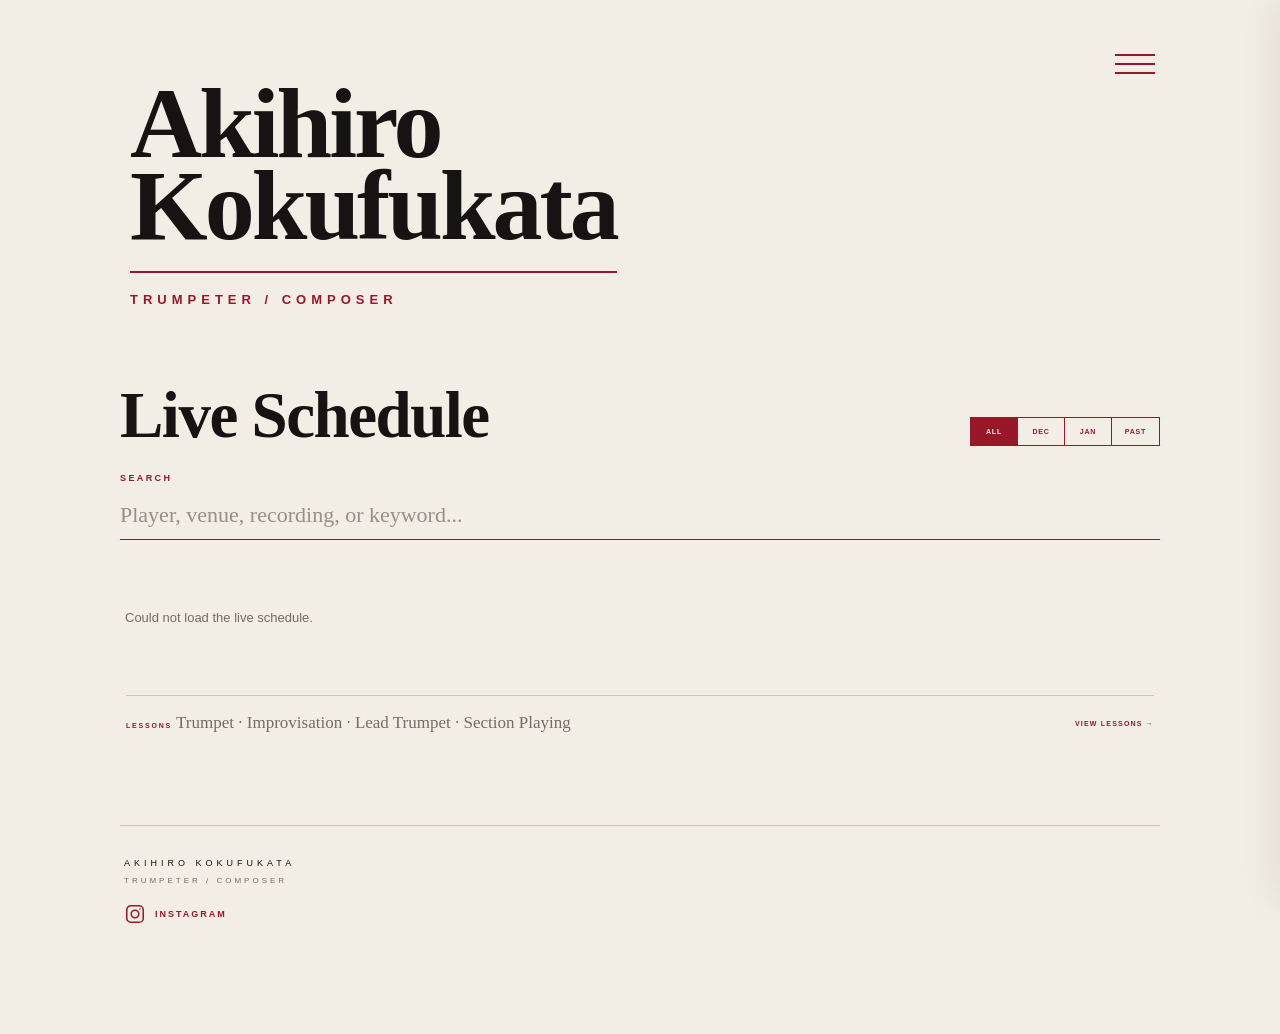
==== commit 1b875c5b: "Add Content Security Policy and fetch function" ====
--- a/index.html
+++ b/index.html
@@ -4,6 +4,8 @@
 <head>
 <meta charset="UTF-8">
 <meta name="viewport" content="width=device-width, initial-scale=1.0">
+<meta name="referrer" content="strict-origin-when-cross-origin">
+<meta http-equiv="Content-Security-Policy" content="default-src 'self'; base-uri 'self'; object-src 'none'; script-src 'self' 'unsafe-inline'; script-src-attr 'none'; style-src 'self' 'unsafe-inline' https://fonts.googleapis.com; font-src 'self' data: https://fonts.gstatic.com; img-src 'self' data: blob: https:; media-src 'self' https:; connect-src 'self' https://www.googleapis.com https://formspree.io https://fonts.googleapis.com https://fonts.gstatic.com; frame-src 'self' https://www.youtube-nocookie.com https://www.youtube.com; form-action 'self' https://formspree.io; worker-src 'none'; manifest-src 'self'; upgrade-insecure-requests">
 
 <title>Akihiro Kokufukata | 國府方章弘 — Live Schedule</title>
 <meta name="description" content="Jazz trumpeter and composer Akihiro Kokufukata（國府方章弘・国府方章弘）の公式ライブスケジュール。出演情報、会場、共演者、写真・フライヤー・映像を掲載。">
@@ -5199,6 +5201,17 @@
 
 
 
+function fetchGoogleCalendarJSON(url) {
+  return fetch(url, {
+    method: 'GET',
+    credentials: 'omit',
+    headers: {
+      'Accept': 'application/json',
+      'X-Goog-Api-Key': API_KEY
+    }
+  });
+}
+
 /* =========================================================
    GOOGLE CALENDAR
    ★ 2018年から取得
@@ -5237,7 +5250,6 @@
 
       const params =
         new URLSearchParams({
-          key: API_KEY,
           singleEvents: 'true',
           orderBy: 'startTime',
           timeMin: timeMinDate.toISOString(),
@@ -5269,7 +5281,7 @@
 
 
       const response =
-        await fetch(url);
+        await fetchGoogleCalendarJSON(url);
 
 
       if (!response.ok) {
@@ -5753,4 +5765,4 @@
 </script>
 
 </body>
-</html>+</html>
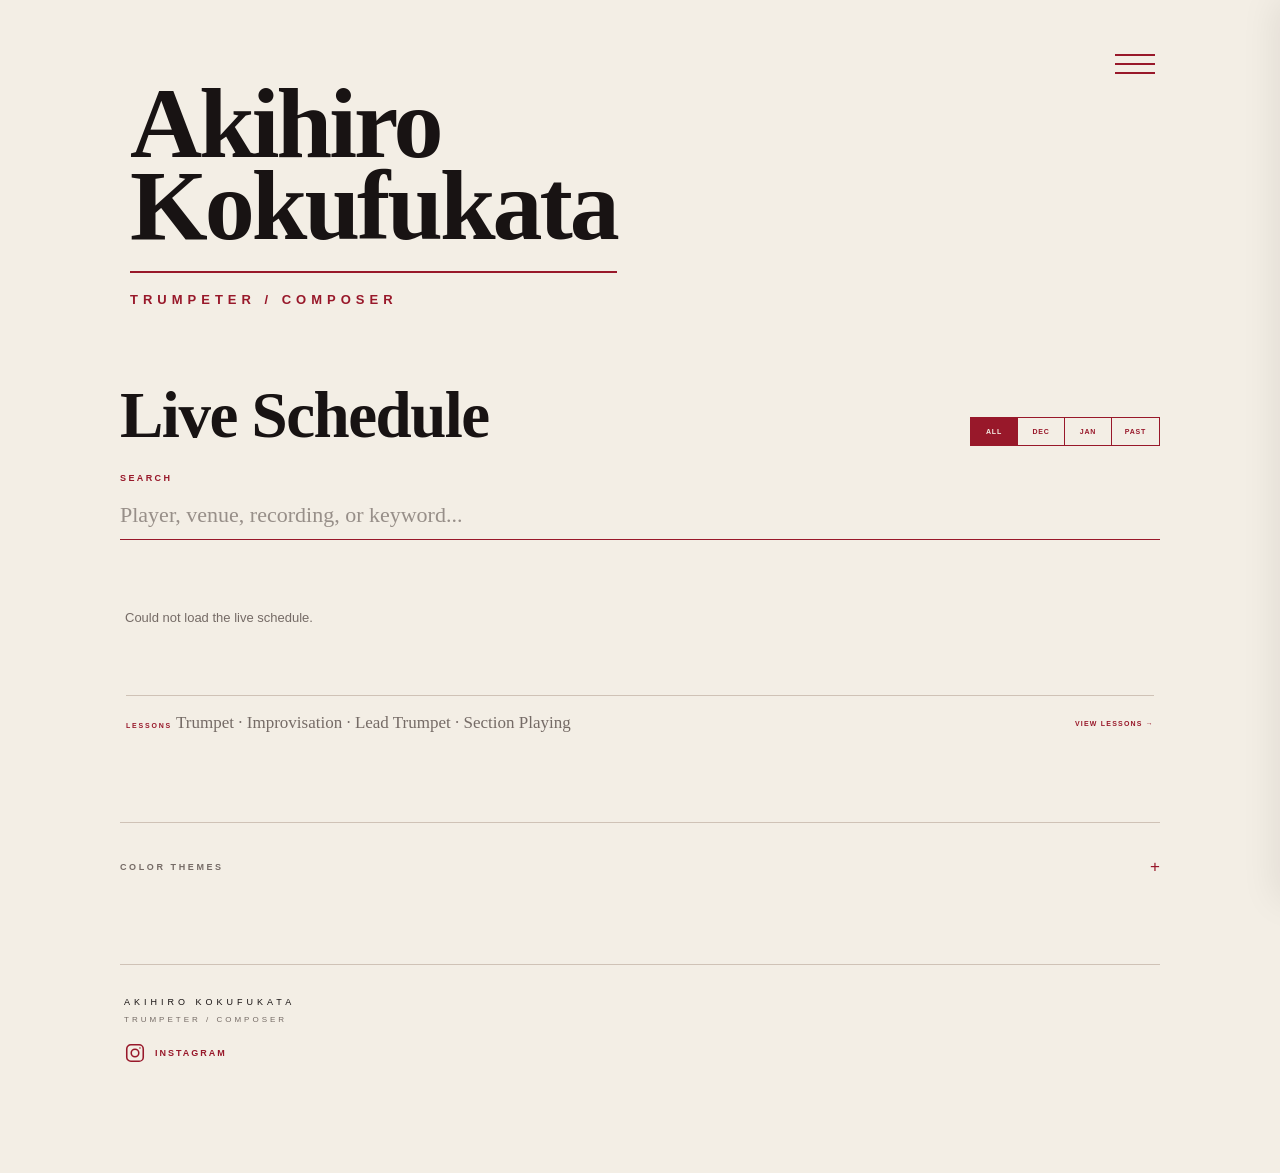
==== commit 50e890a2: "Update index.html" ====
--- a/index.html
+++ b/index.html
@@ -34,7 +34,7 @@
 <script>
 const PLAYER_PARSER_VERSION = '2026-10-05-v16-soldout-buttons-charge-format';
 const SETTINGS = {
-  API_KEY: 'AIzaSyCB5WplBrKEb70d5WHZTrg3G46fTdl_A0Q',
+  API_KEY: 'AIzaSyDLWLYwzopeDg3mZzaR5BV0oBJdnsdim8w',
   CALENDAR_ID: 'akihirokokufukatamusic@gmail.com',
   EMAIL_ADDRESS: 'akihirokokufukatamusic@gmail.com',
   BIO_URL: 'bio.html',
@@ -1750,6 +1750,8 @@
   "publisher": {"@id": "https://akihirokokufukata.github.io/Akihiro-Kokufukata-Live-Schedule-/#person"}
 }
 </script>
+<link rel="stylesheet" href="theme.css">
+<script src="theme.js"></script>
 </head>
 
 
--- a/theme.css
+++ b/theme.css
@@ -0,0 +1,20 @@
+.theme-locker{margin:72px 0 8px;padding-top:22px;border-top:1px solid var(--line);font-family:var(--sans)}
+.theme-locker-trigger{width:100%;min-height:44px;display:flex;align-items:center;justify-content:space-between;border:0;background:none;color:var(--muted);padding:0;cursor:pointer}
+.theme-locker-trigger span:first-child{font-size:9px;font-weight:600;letter-spacing:2.6px}
+.theme-locker-mark{color:var(--crimson);font-size:17px}
+.theme-panel{display:none;padding-top:16px}.theme-locker.open .theme-panel{display:block}
+.theme-category{border-top:1px solid var(--line)}.theme-category:last-of-type{border-bottom:1px solid var(--line)}
+.theme-category summary{min-height:46px;display:flex;align-items:center;gap:12px;cursor:pointer;list-style:none}
+.theme-category summary::-webkit-details-marker{display:none}
+.theme-category-name{font-size:10px;font-weight:600;letter-spacing:2px}.theme-category-count{margin-left:auto;color:var(--muted);font-size:8px}
+.theme-grid{display:grid;grid-template-columns:repeat(2,minmax(0,1fr));gap:8px;padding:0 0 15px}
+.theme-choice{min-width:0;min-height:64px;padding:10px 11px;border:1px solid var(--line);background:var(--card);color:var(--ink);text-align:left;cursor:pointer}
+.theme-choice:hover,.theme-choice:focus-visible,.theme-choice.selected{border-color:var(--crimson);outline:none}
+.theme-choice-name{display:block;margin-bottom:9px;overflow:hidden;text-overflow:ellipsis;white-space:nowrap;font-size:9px;font-weight:600;letter-spacing:.7px}
+.theme-swatch{display:flex;height:4px;overflow:hidden}.theme-swatch i{display:block;height:100%}
+.theme-original{width:100%;margin-bottom:18px}
+html[data-theme-tone="dark"]{color-scheme:dark}html[data-theme-tone="light"]{color-scheme:light}
+html[data-color-theme]:not([data-color-theme="original"]) .event{background:var(--theme-event-bg)!important}
+@media(min-width:700px){.theme-grid{grid-template-columns:repeat(3,minmax(0,1fr))}}
+@media(max-width:520px){.theme-grid{grid-template-columns:1fr}.theme-locker{margin-top:56px}}
+@media(prefers-reduced-motion:reduce){*{scroll-behavior:auto!important}}
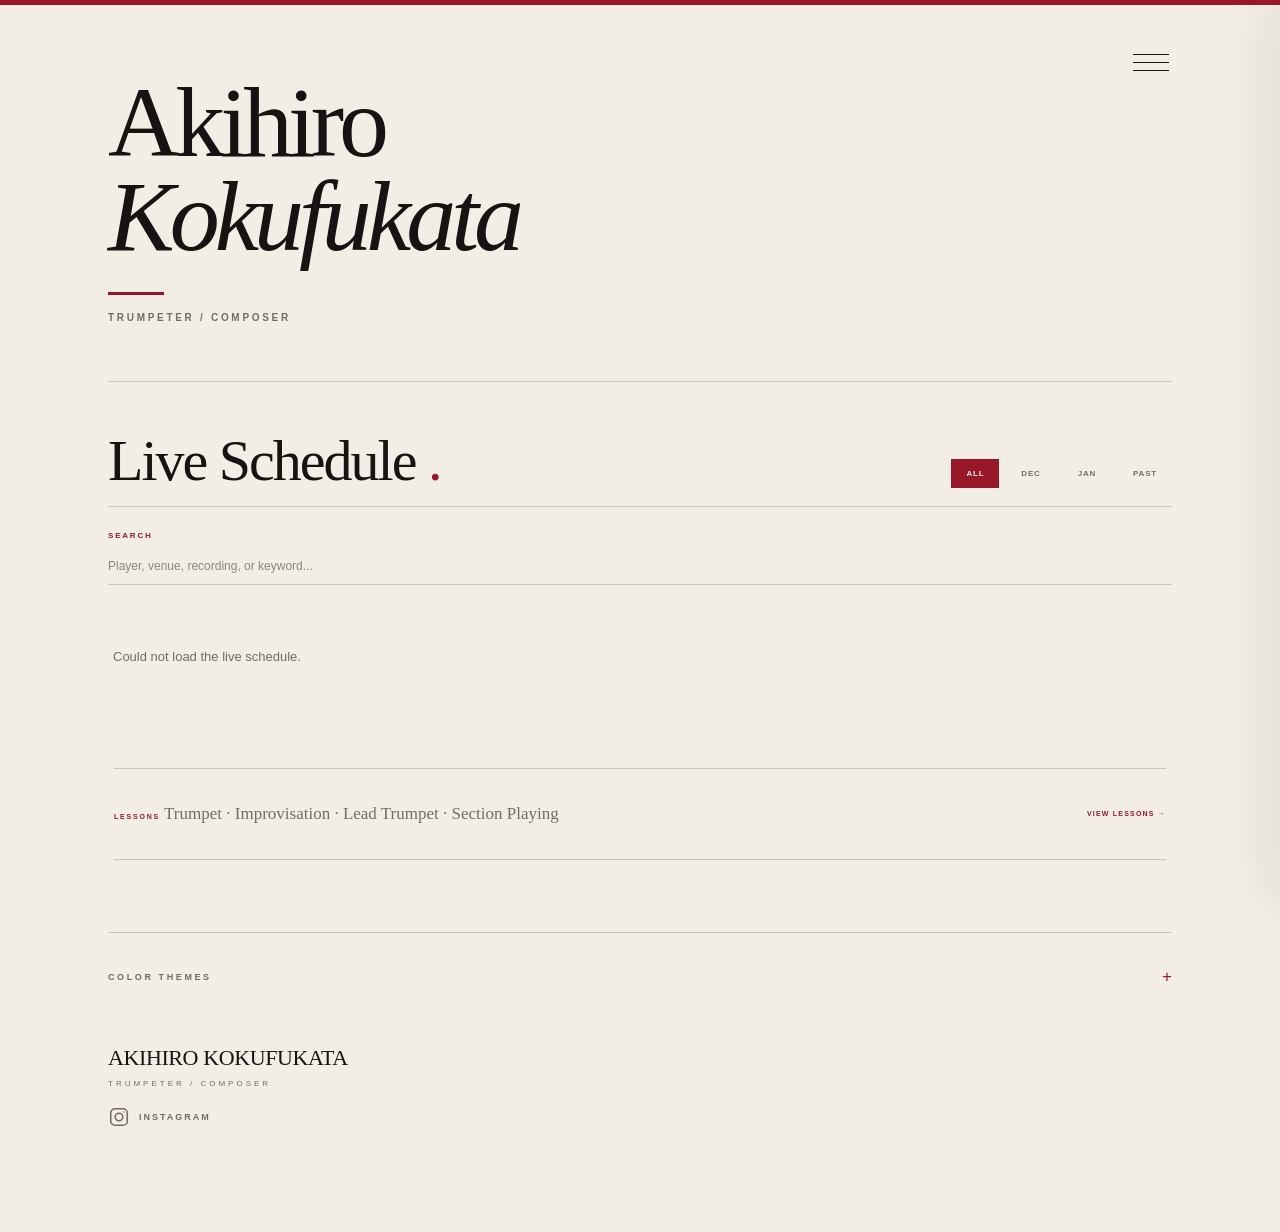
==== commit 7a49bf70: "Update index.html" ====
--- a/index.html
+++ b/index.html
@@ -421,7 +421,7 @@
 }
 
 .players {
-  color: #342c29;
+  color: var(--ink);
   font-family: var(--jp);
   font-size: 14px;
   line-height: 1.85;
@@ -1752,6 +1752,7 @@
 </script>
 <link rel="stylesheet" href="theme.css">
 <script src="theme.js"></script>
+<link rel="stylesheet" href="v0-design.css?v=1">
 </head>
 
 
--- a/theme.css
+++ b/theme.css
@@ -17,4 +17,458 @@
 html[data-color-theme]:not([data-color-theme="original"]) .event{background:var(--theme-event-bg)!important}
 @media(min-width:700px){.theme-grid{grid-template-columns:repeat(3,minmax(0,1fr))}}
 @media(max-width:520px){.theme-grid{grid-template-columns:1fr}.theme-locker{margin-top:56px}}
-@media(prefers-reduced-motion:reduce){*{scroll-behavior:auto!important}}+@media(prefers-reduced-motion:reduce){*{scroll-behavior:auto!important}}
+
+/* =========================================================
+   BASEBALL v3 FIXED — refined uniform-inspired treatments
+   ========================================================= */
+
+/* Tigers — cleaner white field, vivid Hanshin yellow, bold pinstripes. */
+html[data-color-theme="tigers"] body {
+  background-color: var(--paper);
+  background-image: repeating-linear-gradient(
+    90deg,
+    transparent 0 27px,
+    rgba(17,17,17,.10) 27px 28px
+  );
+}
+html[data-color-theme="tigers"] .event {
+  background-color: var(--theme-event-bg) !important;
+  background-image: repeating-linear-gradient(
+    90deg,
+    transparent 0 27px,
+    rgba(17,17,17,.055) 27px 28px
+  ) !important;
+}
+html[data-color-theme="tigers"] .name-line {
+  background: linear-gradient(90deg,#FFD400 0 82%,#111111 82% 100%);
+}
+html[data-color-theme="tigers"] .month-button.active,
+html[data-color-theme="tigers"] .status,
+html[data-color-theme="tigers"] .primary-actions .action,
+html[data-color-theme="tigers"] .action.reservation,
+html[data-color-theme="tigers"] .reservation-submit,
+html[data-color-theme="tigers"] .action:hover {
+  color: #111111 !important;
+}
+
+/* Red Sox — already strong; keep the dark navy field and red hierarchy. */
+html[data-color-theme="red-sox"] .name-line {
+  background: #BD3039;
+}
+
+/* Dodgers — clean white field, vivid Dodger blue, dark undershirt navy, restrained red. */
+html[data-color-theme="dodgers"] body {
+  background: linear-gradient(180deg,#FFFFFF 0%,#F7F9FC 100%);
+}
+html[data-color-theme="dodgers"] .artist-name,
+html[data-color-theme="dodgers"] .schedule-title,
+html[data-color-theme="dodgers"] .event-title {
+  color: #102A43;
+}
+html[data-color-theme="dodgers"] .name-line {
+  background: linear-gradient(90deg,#005A9C 0 82%,#102A43 82% 93%,#EF3E42 93% 100%);
+}
+html[data-color-theme="dodgers"] .date-day,
+html[data-color-theme="dodgers"] .day-number {
+  color: #EF3E42;
+}
+html[data-color-theme="dodgers"] .section-label,
+html[data-color-theme="dodgers"] .show-more,
+html[data-color-theme="dodgers"] .venue-label {
+  color: #005A9C;
+}
+
+/* Mariners — logo-like balance: navy dominant, teal secondary, silver/white support. */
+html[data-color-theme="mariners"] body {
+  background: linear-gradient(180deg,#F7F9F9 0%,#EEF2F3 100%);
+}
+html[data-color-theme="mariners"] .artist-name,
+html[data-color-theme="mariners"] .schedule-title,
+html[data-color-theme="mariners"] .event-title {
+  color: #0C2C56;
+}
+html[data-color-theme="mariners"] .name-line {
+  background: linear-gradient(90deg,#0C2C56 0 55%,#006D6F 55% 82%,#C4CED4 82% 100%);
+}
+html[data-color-theme="mariners"] .section-label,
+html[data-color-theme="mariners"] .show-more,
+html[data-color-theme="mariners"] .venue-label {
+  color: #006D6F;
+}
+
+/* Padres — rich brown and warm cream, with a slightly stronger gold accent. */
+html[data-color-theme="padres"] body {
+  background: linear-gradient(180deg,#F7EED8 0%,#F2E4C4 100%);
+}
+html[data-color-theme="padres"] .artist-name,
+html[data-color-theme="padres"] .schedule-title,
+html[data-color-theme="padres"] .event-title {
+  color: #3B261A;
+}
+html[data-color-theme="padres"] .name-line {
+  background: linear-gradient(90deg,#4A2C20 0 72%,#FFC425 72% 100%);
+}
+html[data-color-theme="padres"] .section-label,
+html[data-color-theme="padres"] .show-more,
+html[data-color-theme="padres"] .venue-label {
+  color: #B67A00;
+}
+
+/* Yankees — unmistakable navy pinstripes, including the event cards. */
+html[data-color-theme="yankees"] body {
+  background-color: #F7F7F4;
+  background-image: repeating-linear-gradient(
+    90deg,
+    transparent 0 25px,
+    rgba(12,35,64,.115) 25px 26px
+  );
+}
+html[data-color-theme="yankees"] .event {
+  background-color: var(--theme-event-bg) !important;
+  background-image: repeating-linear-gradient(
+    90deg,
+    transparent 0 25px,
+    rgba(12,35,64,.075) 25px 26px
+  ) !important;
+}
+html[data-color-theme="yankees"] .name-line {
+  background: #0C2340;
+}
+
+
+/* =========================================================
+   ALL SPORTS v4 — team-specific uniform / visual treatments
+   Baseball v3 FIXED is preserved unchanged.
+   Patterns are used only where they are strongly recognizable.
+   ========================================================= */
+
+/* -------------------------
+   NFL
+   ------------------------- */
+
+/* Patriots — navy field with red + silver hierarchy */
+html[data-color-theme="patriots"] .name-line{
+  background:linear-gradient(90deg,#002244 0 58%,#C60C30 58% 82%,#B0B7BC 82% 100%);
+}
+
+/* Packers — green body / gold trim */
+html[data-color-theme="packers"] .name-line{
+  background:linear-gradient(90deg,#203731 0 70%,#FFB612 70% 100%);
+}
+
+/* Raiders — restrained metallic sheen, inspired by silver helmet / black uniform */
+html[data-color-theme="raiders"] body{
+  background-color:#111214;
+  background-image:linear-gradient(
+    135deg,
+    rgba(255,255,255,0) 0 39%,
+    rgba(165,172,175,.055) 46%,
+    rgba(255,255,255,.085) 50%,
+    rgba(165,172,175,.055) 54%,
+    rgba(255,255,255,0) 61% 100%
+  );
+}
+html[data-color-theme="raiders"] .name-line{
+  background:linear-gradient(90deg,#A5ACAF 0 66%,#111111 66% 100%);
+}
+
+/* Broncos — orange is the statement, navy anchors it */
+html[data-color-theme="broncos"] .name-line{
+  background:linear-gradient(90deg,#FB4F14 0 72%,#002244 72% 100%);
+}
+
+/* Dolphins — aqua field, orange piping-like accent */
+html[data-color-theme="dolphins"] body{
+  background:linear-gradient(180deg,#F8FEFD 0%,#EFFAFA 100%);
+}
+html[data-color-theme="dolphins"] .name-line{
+  background:linear-gradient(90deg,#008E97 0 76%,#FC4C02 76% 93%,#FFFFFF 93% 100%);
+}
+
+
+/* -------------------------
+   SOCCER
+   ------------------------- */
+
+/* Liverpool — nearly all red, with a tiny teal release */
+html[data-color-theme="liverpool"] .name-line{
+  background:linear-gradient(90deg,#C8102E 0 92%,#00B2A9 92% 100%);
+}
+
+/* Japan — blue-dominant, restrained Hinomaru red */
+html[data-color-theme="japan"] .name-line{
+  background:linear-gradient(90deg,#001E62 0 91%,#BC002D 91% 100%);
+}
+
+/* Barcelona — unmistakable blaugrana vertical striping */
+html[data-color-theme="barcelona"] body{
+  background-color:#0B1D3A;
+  background-image:repeating-linear-gradient(
+    90deg,
+    rgba(0,77,152,.20) 0 34px,
+    rgba(165,0,68,.18) 34px 68px
+  );
+}
+html[data-color-theme="barcelona"] .event{
+  background-color:rgba(21,43,82,.91)!important;
+  background-image:repeating-linear-gradient(
+    90deg,
+    rgba(0,77,152,.09) 0 34px,
+    rgba(165,0,68,.08) 34px 68px
+  )!important;
+}
+html[data-color-theme="barcelona"] .name-line{
+  background:linear-gradient(90deg,#004D98 0 45%,#A50044 45% 90%,#EDBB00 90% 100%);
+}
+
+/* Real Madrid — white field with a much stronger metallic-gold identity.
+   Royal blue remains as the secondary club color. */
+html[data-color-theme="real-madrid"] body{
+  background:linear-gradient(180deg,#FCFBF7 0%,#F7F4EA 100%);
+}
+html[data-color-theme="real-madrid"] .artist-name,
+html[data-color-theme="real-madrid"] .schedule-title,
+html[data-color-theme="real-madrid"] .event-title{
+  color:#1D2D50;
+}
+html[data-color-theme="real-madrid"] .name-line{
+  background:linear-gradient(90deg,#C7A64A 0 72%,#00529F 72% 100%);
+  border:0;
+}
+html[data-color-theme="real-madrid"] .section-label,
+html[data-color-theme="real-madrid"] .show-more,
+html[data-color-theme="real-madrid"] .venue-label{
+  color:#B18B2C;
+}
+html[data-color-theme="real-madrid"] .tab.active,
+html[data-color-theme="real-madrid"] .action.primary{
+  background:#1D2D50;
+  border-color:#1D2D50;
+  color:#FFFFFF;
+}
+html[data-color-theme="real-madrid"] .tab,
+html[data-color-theme="real-madrid"] .action{
+  border-color:#B18B2C;
+}
+html[data-color-theme="real-madrid"] .menu-button,
+html[data-color-theme="real-madrid"] .site-menu a:hover{
+  color:#B18B2C;
+}
+
+/* AC Milan — classic rossoneri vertical stripes */
+html[data-color-theme="ac-milan"] body{
+  background-color:#151515;
+  background-image:repeating-linear-gradient(
+    90deg,
+    rgba(251,9,11,.18) 0 32px,
+    rgba(0,0,0,.16) 32px 64px
+  );
+}
+html[data-color-theme="ac-milan"] .event{
+  background-color:rgba(32,32,32,.92)!important;
+  background-image:repeating-linear-gradient(
+    90deg,
+    rgba(251,9,11,.075) 0 32px,
+    rgba(0,0,0,.08) 32px 64px
+  )!important;
+}
+html[data-color-theme="ac-milan"] .name-line{
+  background:linear-gradient(90deg,#FB090B 0 50%,#111111 50% 100%);
+}
+
+/* Inter — nerazzurri vertical stripes */
+html[data-color-theme="inter-milan"] body{
+  background-color:#001B33;
+  background-image:repeating-linear-gradient(
+    90deg,
+    rgba(0,120,200,.18) 0 32px,
+    rgba(0,0,0,.18) 32px 64px
+  );
+}
+html[data-color-theme="inter-milan"] .event{
+  background-color:rgba(7,39,70,.92)!important;
+  background-image:repeating-linear-gradient(
+    90deg,
+    rgba(0,120,200,.075) 0 32px,
+    rgba(0,0,0,.08) 32px 64px
+  )!important;
+}
+html[data-color-theme="inter-milan"] .name-line{
+  background:linear-gradient(90deg,#0078C8 0 50%,#050505 50% 100%);
+}
+
+/* Brazil — yellow leads, green then blue */
+html[data-color-theme="brazil"] .name-line{
+  background:linear-gradient(90deg,#FFDF00 0 56%,#009C3B 56% 82%,#002776 82% 100%);
+}
+
+/* Argentina — albiceleste stripes */
+html[data-color-theme="argentina"] body{
+  background-color:#F7FCFF;
+  background-image:repeating-linear-gradient(
+    90deg,
+    rgba(117,170,219,.14) 0 35px,
+    rgba(255,255,255,.78) 35px 70px
+  );
+}
+html[data-color-theme="argentina"] .event{
+  background-color:rgba(255,255,255,.91)!important;
+  background-image:repeating-linear-gradient(
+    90deg,
+    rgba(117,170,219,.065) 0 35px,
+    rgba(255,255,255,.44) 35px 70px
+  )!important;
+}
+html[data-color-theme="argentina"] .name-line{
+  background:linear-gradient(90deg,#75AADB 0 42%,#FFFFFF 42% 84%,#F6B40E 84% 100%);
+}
+
+
+/* -------------------------
+   NBA
+   ------------------------- */
+
+/* Celtics — subtle parquet-floor geometry rather than a logo */
+html[data-color-theme="celtics"] body{
+  background-color:#F3F1E6;
+  background-image:
+    linear-gradient(45deg,rgba(0,122,51,.035) 25%,transparent 25%,transparent 75%,rgba(0,122,51,.035) 75%),
+    linear-gradient(-45deg,rgba(186,150,83,.035) 25%,transparent 25%,transparent 75%,rgba(186,150,83,.035) 75%);
+  background-size:44px 44px;
+  background-position:0 0,22px 22px;
+}
+html[data-color-theme="celtics"] .name-line{
+  background:linear-gradient(90deg,#007A33 0 78%,#BA9653 78% 100%);
+}
+
+/* Lakers — purple field / gold trim */
+html[data-color-theme="lakers"] .name-line{
+  background:linear-gradient(90deg,#552583 0 58%,#FDB927 58% 100%);
+}
+
+/* Warriors — royal blue + gold */
+html[data-color-theme="warriors"] .name-line{
+  background:linear-gradient(90deg,#1D428A 0 66%,#FFC72C 66% 100%);
+}
+
+/* Bulls — nod to the famous black pinstripe look */
+html[data-color-theme="bulls"] body{
+  background-color:#151515;
+  background-image:repeating-linear-gradient(
+    90deg,
+    transparent 0 27px,
+    rgba(206,17,65,.095) 27px 28px
+  );
+}
+html[data-color-theme="bulls"] .event{
+  background-color:rgba(34,34,34,.92)!important;
+  background-image:repeating-linear-gradient(
+    90deg,
+    transparent 0 27px,
+    rgba(206,17,65,.055) 27px 28px
+  )!important;
+}
+html[data-color-theme="bulls"] .name-line{
+  background:linear-gradient(90deg,#CE1141 0 70%,#111111 70% 100%);
+}
+
+/* Knicks — blue field with orange trim */
+html[data-color-theme="knicks"] .name-line{
+  background:linear-gradient(90deg,#006BB6 0 64%,#F58426 64% 100%);
+}
+
+
+/* -------------------------
+   NHL
+   ------------------------- */
+
+/* Bruins — sweater-like black / gold / white banding, kept to the rule line */
+html[data-color-theme="bruins"] .name-line{
+  background:linear-gradient(90deg,#111111 0 50%,#FFB81C 50% 88%,#FFFFFF 88% 100%);
+}
+
+/* Canadiens — iconic red + blue + white sweater relationship */
+html[data-color-theme="canadiens"] .name-line{
+  background:linear-gradient(90deg,#AF1E2D 0 52%,#FFFFFF 52% 66%,#192168 66% 100%);
+}
+
+/* Maple Leafs — deliberately spare blue / white */
+html[data-color-theme="maple-leafs"] .name-line{
+  background:linear-gradient(90deg,#003E7E 0 76%,#FFFFFF 76% 100%);
+  border:1px solid rgba(0,62,126,.16);
+}
+
+/* Red Wings — pure red / white */
+html[data-color-theme="red-wings"] .name-line{
+  background:linear-gradient(90deg,#CE1126 0 78%,#FFFFFF 78% 100%);
+}
+
+/* Sharks — teal + black + silver, orange only as a small spark */
+html[data-color-theme="sharks"] .name-line{
+  background:linear-gradient(90deg,#006D75 0 58%,#111111 58% 78%,#B7C5C8 78% 92%,#EA7200 92% 100%);
+}
+
+
+/* =========================================================
+   FAVORITES v5 — only the six supported teams are exposed
+   ========================================================= */
+
+/* Hanshin Tigers */
+html[data-color-theme="tigers"] body{
+  background-color:#FFFDF2;
+  background-image:repeating-linear-gradient(
+    90deg,
+    transparent 0 49px,
+    rgba(17,17,17,.095) 49px 51px
+  );
+}
+html[data-color-theme="tigers"] .event{
+  background-color:rgba(255,255,255,.88)!important;
+  background-image:repeating-linear-gradient(
+    90deg,
+    transparent 0 49px,
+    rgba(17,17,17,.045) 49px 51px
+  )!important;
+}
+html[data-color-theme="tigers"] .name-line{
+  background:linear-gradient(90deg,#FFD400 0 82%,#111111 82% 100%);
+}
+
+/* Boston Red Sox */
+html[data-color-theme="red-sox"] .name-line{
+  background:linear-gradient(90deg,#BD3039 0 28%,#0B1F33 28% 100%);
+}
+
+/* New England Patriots */
+html[data-color-theme="patriots"] .name-line{
+  background:linear-gradient(90deg,#002244 0 58%,#C60C30 58% 82%,#B0B7BC 82% 100%);
+}
+
+/* Liverpool */
+html[data-color-theme="liverpool"] .name-line{
+  background:linear-gradient(90deg,#C8102E 0 92%,#00B2A9 92% 100%);
+}
+
+/* Boston Celtics — original subtle parquet treatment */
+html[data-color-theme="celtics"] body{
+  background-color:#F3F1E6;
+  background-image:
+    linear-gradient(45deg,rgba(0,122,51,.035) 25%,transparent 25%,transparent 75%,rgba(0,122,51,.035) 75%),
+    linear-gradient(-45deg,rgba(186,150,83,.035) 25%,transparent 25%,transparent 75%,rgba(186,150,83,.035) 75%);
+  background-size:44px 44px;
+  background-position:0 0,22px 22px;
+}
+html[data-color-theme="celtics"] .event{
+  background-color:rgba(252,250,241,.88)!important;
+  background-image:none!important;
+}
+html[data-color-theme="celtics"] .name-line{
+  background:linear-gradient(90deg,#007A33 0 78%,#BA9653 78% 100%);
+}
+
+/* Boston Bruins */
+html[data-color-theme="bruins"] .name-line{
+  background:linear-gradient(90deg,#111111 0 50%,#FFB81C 50% 88%,#FFFFFF 88% 100%);
+}
+
--- a/v0-design.css
+++ b/v0-design.css
@@ -0,0 +1,570 @@
+/* =========================================================
+   V0-INSPIRED SAFE DESIGN LAYER
+   ---------------------------------------------------------
+   This file changes presentation only.
+   It does NOT touch Google Calendar, search, event parsing,
+   reservations, media galleries, or existing JavaScript.
+   Existing theme variables are reused so the color locker
+   can continue to drive the site's colors.
+   ========================================================= */
+
+:root{
+  --v0-paper: var(--paper, #f7f4ed);
+  --v0-ink: var(--ink, #16283c);
+  --v0-accent: var(--crimson, #98182a);
+  --v0-line: var(--line, #d9d5cc);
+  --v0-muted: var(--muted, #72726f);
+  --v0-card: var(--card, #fff);
+}
+
+/* --- page frame --- */
+body{
+  background:var(--v0-paper);
+  color:var(--v0-ink);
+}
+
+body::before{
+  content:"";
+  position:fixed;
+  inset:0 0 auto 0;
+  height:5px;
+  background:var(--v0-accent);
+  z-index:80;
+  pointer-events:none;
+}
+
+main{
+  max-width:1160px;
+  padding:0 48px 90px;
+}
+
+/* --- V0-like hero --- */
+header{
+  padding:76px 0 58px;
+  border-bottom:1px solid var(--v0-line);
+}
+
+.name-wrap{
+  display:block;
+  width:min(760px,100%);
+}
+
+.artist-name{
+  max-width:none;
+  font-family:Georgia,"Times New Roman",var(--serif),serif;
+  font-size:clamp(68px,8.2vw,100px);
+  font-weight:400;
+  line-height:.94;
+  letter-spacing:-5px;
+}
+
+.artist-name span:last-child{
+  font-style:italic;
+}
+
+.name-line{
+  width:56px;
+  height:3px;
+  margin-top:28px;
+  background:var(--v0-accent);
+}
+
+.artist-role{
+  margin-top:17px;
+  color:var(--v0-muted);
+  font-family:var(--sans);
+  font-size:10px;
+  font-weight:600;
+  letter-spacing:2.7px;
+}
+
+/* --- hamburger: retain current safe navigation, V0 styling --- */
+.menu-toggle{
+  top:42px;
+  right:48px;
+  width:42px;
+}
+
+.menu-toggle span{
+  height:1px;
+  background:var(--v0-ink);
+}
+
+.site-menu{
+  background:var(--v0-paper);
+  border-left:1px solid var(--v0-line);
+  box-shadow:-18px 0 55px rgba(0,0,0,.08);
+}
+
+.site-menu a{
+  font-family:Georgia,"Times New Roman",var(--serif),serif;
+  font-weight:400;
+  border-bottom:1px solid var(--v0-line);
+}
+
+.site-menu a:hover,
+.site-menu a[aria-current="page"]{
+  color:var(--v0-accent);
+}
+
+/* --- schedule heading --- */
+section:has(> .schedule-heading){
+  padding-top:51px;
+}
+
+.schedule-heading{
+  align-items:flex-end;
+  margin-bottom:24px;
+  padding-bottom:18px;
+  border-bottom:1px solid var(--v0-line);
+}
+
+.schedule-title{
+  font-family:Georgia,"Times New Roman",var(--serif),serif;
+  font-size:clamp(45px,5.3vw,58px);
+  font-weight:400;
+  letter-spacing:-2px;
+}
+
+.schedule-title::after{
+  content:".";
+  color:var(--v0-accent);
+}
+
+.month-filter{
+  height:auto;
+  border:0;
+  gap:7px;
+}
+
+.month-button{
+  min-width:0;
+  padding:9px 14px;
+  border:1px solid transparent;
+  color:var(--v0-muted);
+  font-size:8px;
+  letter-spacing:.8px;
+}
+
+.month-button:last-child{
+  border-right:1px solid transparent;
+}
+
+.month-button:hover{
+  border-color:var(--v0-line);
+  color:var(--v0-ink);
+}
+
+.month-button.active{
+  background:var(--v0-accent);
+  color:var(--v0-paper);
+  border-color:var(--v0-accent);
+}
+
+/* --- search: thinner, editorial --- */
+.show-search{
+  margin:0 0 24px;
+}
+
+.show-search-label{
+  color:var(--v0-accent);
+  font-size:8px;
+  letter-spacing:1.8px;
+}
+
+.show-search-row{
+  border-bottom:1px solid var(--v0-line);
+}
+
+.show-search-row:focus-within{
+  border-bottom-color:var(--v0-accent);
+}
+
+.show-search-input{
+  font-family:Arial,Helvetica,var(--sans),sans-serif;
+  font-size:12px;
+  color:var(--v0-ink);
+}
+
+.show-search-input::placeholder{
+  color:var(--v0-muted);
+  opacity:.8;
+}
+
+/* --- show list: V0's open, flat schedule language --- */
+.event{
+  grid-template-columns:96px minmax(0,1fr);
+  margin:0;
+  background:transparent;
+  border:0;
+  border-bottom:1px solid var(--v0-line);
+  overflow:visible;
+}
+
+.event:first-of-type{
+  border-top:1px solid var(--v0-line);
+}
+
+.event.leader{
+  border-color:var(--v0-line);
+}
+
+.status{
+  position:static;
+  grid-column:1 / -1;
+  min-width:0;
+  width:max-content;
+  margin:16px 0 -6px 96px;
+  padding:4px 7px;
+  background:transparent;
+  border:1px solid var(--v0-line);
+  color:var(--v0-muted);
+  font-size:7px;
+  letter-spacing:1px;
+}
+
+.event-date-column{
+  padding:28px 18px 28px 0;
+  border-right:0;
+  text-align:center;
+}
+
+.event.has-status .event-date-column{
+  padding-top:28px;
+}
+
+.event-month,
+.event-day{
+  font-family:var(--sans);
+  color:var(--v0-muted);
+  font-size:8px;
+  font-weight:600;
+  letter-spacing:1.4px;
+  text-transform:uppercase;
+}
+
+.event-number{
+  margin:2px 0;
+  color:var(--v0-ink);
+  font-family:Georgia,"Times New Roman",var(--serif),serif;
+  font-size:49px;
+  font-weight:400;
+  letter-spacing:-2px;
+}
+
+.date-rule{
+  width:28px;
+  margin:14px auto;
+  background:var(--v0-line);
+}
+
+.event-time,
+.event-time-value{
+  font-family:var(--sans);
+  font-size:10px;
+  color:var(--v0-muted);
+}
+
+.event-time-label{
+  font-size:7px;
+  letter-spacing:1px;
+}
+
+.event-body{
+  padding:27px 42px 29px 26px;
+}
+
+.leader-label,
+.next-label,
+.label{
+  color:var(--v0-accent);
+  font-size:8px;
+  letter-spacing:1.5px;
+}
+
+.event-title{
+  margin:9px 0 14px;
+  font-size:20px;
+  font-weight:500;
+  line-height:1.35;
+}
+
+.event-title.english{
+  font-family:Georgia,"Times New Roman",var(--serif),serif;
+  font-size:27px;
+  font-weight:400;
+  line-height:1.1;
+  letter-spacing:-.5px;
+}
+
+.event-title-link:hover,
+.event-title-link:focus-visible{
+  color:var(--v0-accent);
+}
+
+.players-section{
+  margin-bottom:15px;
+}
+
+.players{
+  color:var(--v0-muted) !important;
+  font-size:12px;
+  line-height:1.8;
+}
+
+.show-more{
+  color:var(--v0-accent);
+  font-size:8px;
+  letter-spacing:1.2px;
+}
+
+.venue-section{
+  margin-top:12px;
+}
+
+.venue{
+  font-size:12px;
+  color:var(--v0-muted);
+}
+
+.venue-search{
+  color:inherit;
+}
+
+/* --- actions become quiet V0-style text controls --- */
+.actions,
+.event-actions{
+  gap:8px;
+  margin-top:17px;
+}
+
+.action,
+.event-actions .action{
+  min-width:0;
+  padding:8px 12px;
+  border:1px solid var(--v0-line);
+  color:var(--v0-ink);
+  background:transparent;
+  font-size:8px;
+  letter-spacing:1px;
+}
+
+.action:hover,
+.event-actions .action:hover{
+  background:var(--v0-accent);
+  border-color:var(--v0-accent);
+  color:var(--v0-paper);
+}
+
+.action.reservation{
+  width:auto;
+  flex-basis:auto;
+  background:var(--v0-accent);
+  border-color:var(--v0-accent);
+  color:var(--v0-paper);
+}
+
+/* suppress old decorative leader corner; V0 is cleaner */
+.leader-shape{
+  display:none;
+}
+
+/* --- media keeps all current behavior, only visual cleanup --- */
+.event-media{
+  border-top:1px solid var(--v0-line);
+  padding-top:18px;
+}
+
+.event-media-title,
+.event-media-count,
+.event-media-hint{
+  color:var(--v0-muted);
+}
+
+/* --- lessons banner: V0-like editorial CTA --- */
+.lessons-quiet{
+  margin-top:64px;
+  padding:35px 0;
+  border-top:1px solid var(--v0-line);
+  border-bottom:1px solid var(--v0-line);
+  background:transparent;
+}
+
+.lessons-quiet-label{
+  color:var(--v0-accent);
+}
+
+.lessons-quiet-cta{
+  color:var(--v0-accent);
+}
+
+/* --- footer --- */
+footer{
+  margin-top:0;
+  padding:38px 0 10px;
+  border-top:0;
+}
+
+.footer-name{
+  font-family:Georgia,"Times New Roman",var(--serif),serif;
+  font-size:22px;
+  letter-spacing:-.4px;
+}
+
+.footer-role,
+.footer-instagram{
+  color:var(--v0-muted);
+}
+
+/* --- modal surfaces --- */
+.reservation-panel,
+.flyer-modal-inner{
+  background:var(--v0-paper);
+}
+
+/* --- mobile --- */
+@media(max-width:650px){
+  main{
+    padding:0 27px 72px;
+  }
+
+  body::before{
+    height:4px;
+  }
+
+  header{
+    padding:67px 0 45px;
+  }
+
+  .menu-toggle{
+    top:28px;
+    right:22px;
+  }
+
+  .artist-name{
+    font-size:clamp(56px,17vw,78px);
+    line-height:.91;
+    letter-spacing:-3.6px;
+  }
+
+  .name-line{
+    margin-top:22px;
+  }
+
+  .artist-role{
+    font-size:9px;
+    letter-spacing:2.2px;
+  }
+
+  section:has(> .schedule-heading){
+    padding-top:40px;
+  }
+
+  .schedule-heading{
+    display:block;
+    padding-bottom:14px;
+  }
+
+  .schedule-title{
+    font-size:39px;
+    margin-bottom:16px;
+  }
+
+  .month-filter{
+    width:100%;
+    justify-content:flex-start;
+    overflow-x:auto;
+    scrollbar-width:none;
+  }
+
+  .month-filter::-webkit-scrollbar{
+    display:none;
+  }
+
+  .month-button{
+    flex:0 0 auto;
+    padding:8px 12px;
+    font-size:7px;
+  }
+
+  .event{
+    grid-template-columns:68px minmax(0,1fr);
+  }
+
+  .status{
+    margin-left:68px;
+  }
+
+  .event-date-column{
+    padding:23px 9px 23px 0;
+  }
+
+  .event-number{
+    font-size:40px;
+  }
+
+  .event-body{
+    padding:22px 0 24px 17px;
+  }
+
+  .event-title{
+    font-size:17px;
+  }
+
+  .event-title.english{
+    font-size:23px;
+  }
+
+  .players{
+    font-size:11.5px;
+  }
+
+  .actions,
+  .event-actions{
+    display:flex;
+    gap:6px;
+  }
+
+  .action,
+  .event-actions .action{
+    flex:0 1 auto;
+    padding:8px 9px;
+    font-size:7px;
+  }
+
+  .action.reservation{
+    flex-basis:100%;
+  }
+
+  .lessons-quiet{
+    margin-top:48px;
+    padding:28px 0;
+  }
+}
+
+@media(max-width:380px){
+  main{
+    padding-left:21px;
+    padding-right:21px;
+  }
+
+  .artist-name{
+    font-size:54px;
+  }
+
+  .schedule-title{
+    font-size:35px;
+  }
+
+  .event{
+    grid-template-columns:62px minmax(0,1fr);
+  }
+
+  .status{
+    margin-left:62px;
+  }
+
+  .event-body{
+    padding-left:14px;
+  }
+}
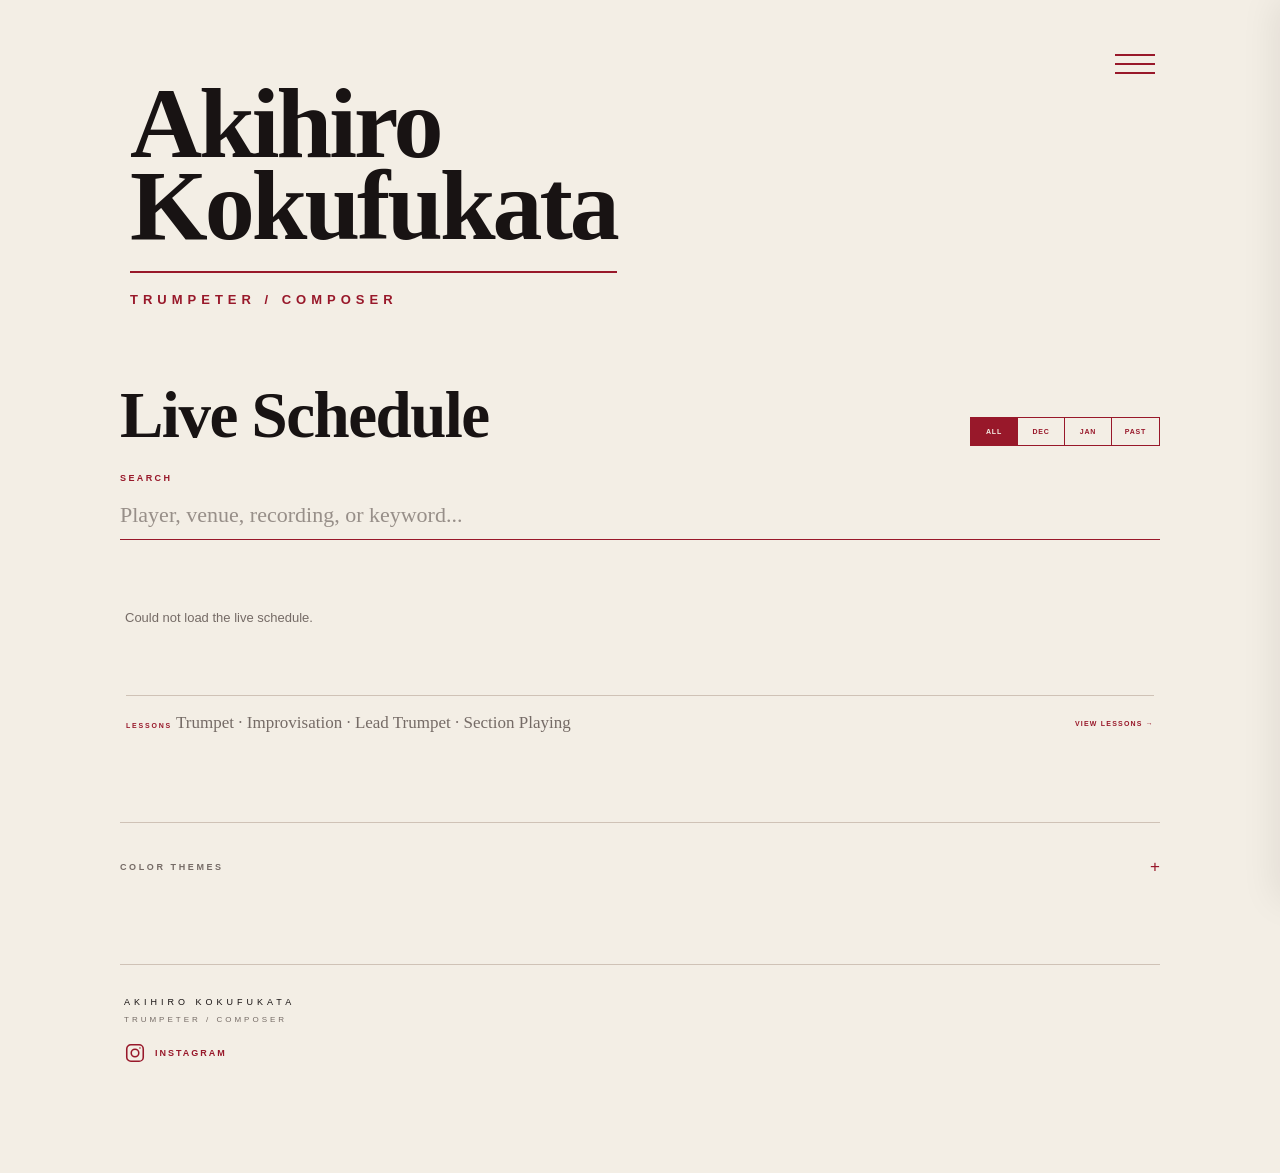
==== commit 2e283293: "Remove v0-design.css stylesheet link" ====
--- a/index.html
+++ b/index.html
@@ -1752,7 +1752,7 @@
 </script>
 <link rel="stylesheet" href="theme.css">
 <script src="theme.js"></script>
-<link rel="stylesheet" href="v0-design.css?v=1">
+
 </head>
 
 
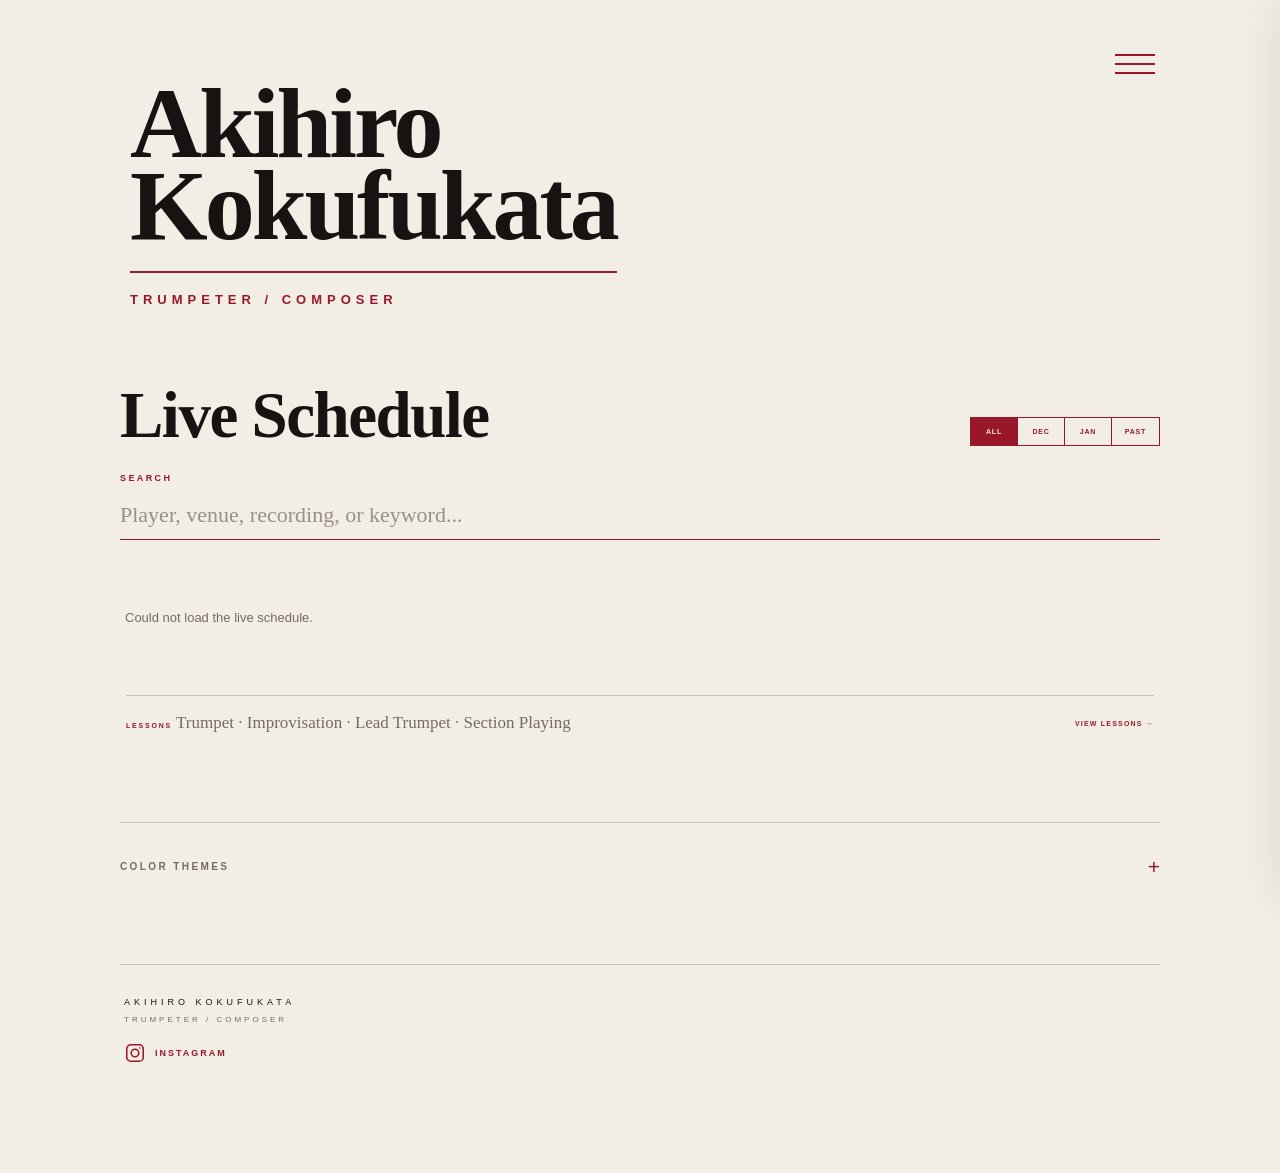
==== commit 93837b00: "Update index.html" ====
--- a/index.html
+++ b/index.html
@@ -1752,7 +1752,7 @@
 </script>
 <link rel="stylesheet" href="theme.css">
 <script src="theme.js"></script>
-
+<link rel="stylesheet" href="game-day/play-ball.css">
 </head>
 
 
@@ -5766,6 +5766,6 @@
 mediaNavObserver.observe(document.getElementById('events'),{childList:true,subtree:true});
 
 </script>
-
+<script defer src="game-day/play-ball.js"></script>
 </body>
 </html>
--- a/theme.css
+++ b/theme.css
@@ -1,474 +1,515 @@
-.theme-locker{margin:72px 0 8px;padding-top:22px;border-top:1px solid var(--line);font-family:var(--sans)}
-.theme-locker-trigger{width:100%;min-height:44px;display:flex;align-items:center;justify-content:space-between;border:0;background:none;color:var(--muted);padding:0;cursor:pointer}
-.theme-locker-trigger span:first-child{font-size:9px;font-weight:600;letter-spacing:2.6px}
-.theme-locker-mark{color:var(--crimson);font-size:17px}
-.theme-panel{display:none;padding-top:16px}.theme-locker.open .theme-panel{display:block}
-.theme-category{border-top:1px solid var(--line)}.theme-category:last-of-type{border-bottom:1px solid var(--line)}
-.theme-category summary{min-height:46px;display:flex;align-items:center;gap:12px;cursor:pointer;list-style:none}
-.theme-category summary::-webkit-details-marker{display:none}
-.theme-category-name{font-size:10px;font-weight:600;letter-spacing:2px}.theme-category-count{margin-left:auto;color:var(--muted);font-size:8px}
-.theme-grid{display:grid;grid-template-columns:repeat(2,minmax(0,1fr));gap:8px;padding:0 0 15px}
-.theme-choice{min-width:0;min-height:64px;padding:10px 11px;border:1px solid var(--line);background:var(--card);color:var(--ink);text-align:left;cursor:pointer}
-.theme-choice:hover,.theme-choice:focus-visible,.theme-choice.selected{border-color:var(--crimson);outline:none}
-.theme-choice-name{display:block;margin-bottom:9px;overflow:hidden;text-overflow:ellipsis;white-space:nowrap;font-size:9px;font-weight:600;letter-spacing:.7px}
-.theme-swatch{display:flex;height:4px;overflow:hidden}.theme-swatch i{display:block;height:100%}
-.theme-original{width:100%;margin-bottom:18px}
-html[data-theme-tone="dark"]{color-scheme:dark}html[data-theme-tone="light"]{color-scheme:light}
-html[data-color-theme]:not([data-color-theme="original"]) .event{background:var(--theme-event-bg)!important}
-@media(min-width:700px){.theme-grid{grid-template-columns:repeat(3,minmax(0,1fr))}}
-@media(max-width:520px){.theme-grid{grid-template-columns:1fr}.theme-locker{margin-top:56px}}
-@media(prefers-reduced-motion:reduce){*{scroll-behavior:auto!important}}
-
-/* =========================================================
-   BASEBALL v3 FIXED — refined uniform-inspired treatments
-   ========================================================= */
-
-/* Tigers — cleaner white field, vivid Hanshin yellow, bold pinstripes. */
+/* =====================================================================
+   AKIHIRO KOKUFUKATA — FAVORITE TEAM THEMES
+   Consolidated stylesheet v25 — 7 teams, 5px Pattern D edges
+
+   Load alongside the existing theme.js and original page styles.
+   Keep the original index.html and event.html code unchanged.
+   Seven team themes are customized; ORIGINAL is untouched.
+   ===================================================================== */
+
+/* ---------------------------------------------------------------------
+   1. COLOR THEMES SELECTOR
+   --------------------------------------------------------------------- */
+.theme-locker {
+  margin: 72px 0 8px;
+  padding-top: 22px;
+  border-top: 1px solid var(--line);
+  font-family: var(--sans, Arial, sans-serif);
+}
+.theme-locker-trigger {
+  width: 100%;
+  min-height: 44px;
+  display: flex;
+  align-items: center;
+  justify-content: space-between;
+  padding: 0;
+  border: 0;
+  background: transparent;
+  color: var(--muted);
+  cursor: pointer;
+  text-align: left;
+  font: inherit;
+}
+.theme-locker-trigger span:first-child {
+  font-size: 10px;
+  font-weight: 600;
+  letter-spacing: 2.4px;
+}
+.theme-locker-mark {
+  color: var(--crimson);
+  font-size: 21px;
+  line-height: 1;
+}
+.theme-panel { display: none; padding: 12px 0 8px; }
+.theme-locker.open .theme-panel { display: block; }
+.theme-grid {
+  display: grid;
+  grid-template-columns: repeat(2, minmax(0, 1fr));
+  gap: 9px;
+}
+.theme-choice {
+  display: flex;
+  align-items: center;
+  justify-content: center;
+  min-width: 0;
+  min-height: 48px;
+  padding: 11px 9px;
+  border: 1px solid var(--line);
+  border-radius: 0;
+  background: var(--card);
+  color: var(--ink);
+  cursor: pointer;
+  font-family: var(--sans, Arial, sans-serif);
+  text-align: center;
+  transition: border-color 150ms ease, box-shadow 150ms ease;
+}
+.theme-choice:hover,
+.theme-choice:focus-visible { border-color: var(--crimson); outline-offset: 3px; }
+.theme-choice:focus-visible { outline: 2px solid var(--crimson); }
+.theme-choice.selected {
+  border-color: var(--crimson);
+  box-shadow: inset 0 0 0 1px var(--crimson);
+}
+.theme-choice-name {
+  display: inline-flex;
+  align-items: center;
+  justify-content: center;
+  gap: .4em;
+  min-width: 0;
+  margin: 0;
+  font-size: 10px;
+  font-weight: 600;
+  letter-spacing: 1px;
+  line-height: 1.4;
+  white-space: normal;
+  word-break: keep-all;
+}
+.theme-choice-emoji {
+  font-size: 1.35em;
+  line-height: 1;
+  font-family: "Apple Color Emoji", "Segoe UI Emoji", "Noto Color Emoji", sans-serif;
+}
+.theme-original {
+  width: 100%;
+  min-height: 44px;
+  margin-bottom: 11px;
+  background: transparent;
+}
+.theme-swatch { display: none !important; }
+.theme-category { display: contents; }
+.theme-category summary { display: none; }
+html[data-theme-tone="dark"] { color-scheme: dark; }
+html[data-theme-tone="light"] { color-scheme: light; }
+
+@media (min-width: 700px) {
+  .theme-grid { grid-template-columns: repeat(3, minmax(0, 1fr)); }
+}
+@media (max-width: 520px) {
+  .theme-locker { margin-top: 56px; }
+  .theme-choice-name { font-size: 9px; letter-spacing: .65px; }
+}
+@media (prefers-reduced-motion: reduce) {
+  .theme-choice { transition: none; }
+}
+
+/* ---------------------------------------------------------------------
+   2. TEAM EMOJI AFTER "LIVE SCHEDULE"
+   --------------------------------------------------------------------- */
+html[data-color-theme="tigers"]    .schedule-title::after { content: "🐯"; }
+html[data-color-theme="celtics"]   .schedule-title::after { content: "☘️"; }
+html[data-color-theme="bruins"]    .schedule-title::after { content: "🧸"; }
+html[data-color-theme="red-sox"]   .schedule-title::after { content: "🧦"; }
+html[data-color-theme="liverpool"] .schedule-title::after { content: "🐦‍🔥"; }
+html[data-color-theme="patriots"]  .schedule-title::after { content: "🏈"; }
+html[data-color-theme="saints"]    .schedule-title::after {
+  content: "⚜︎"; /* U+269C plus U+FE0E: text presentation, not emoji presentation */
+  color: #A88B57;
+  font-family: Georgia, "Times New Roman", serif;
+  font-size: .62em;
+}
+
+html[data-color-theme]:not([data-color-theme="original"]) .schedule-title::after {
+  display: inline-block;
+  margin-left: .22em;
+  font-family: "Apple Color Emoji", "Segoe UI Emoji", "Noto Color Emoji", sans-serif;
+  font-size: .55em;
+  font-weight: 400;
+  line-height: 1;
+  letter-spacing: 0;
+  vertical-align: .08em;
+}
+html[data-color-theme="original"] .schedule-title::after { content: none; }
+
+@media (max-width: 650px) {
+  html[data-color-theme]:not([data-color-theme="original"]) .schedule-heading {
+    flex-wrap: wrap;
+    row-gap: 14px;
+  }
+}
+
+/* ---------------------------------------------------------------------
+   3. INDIVIDUAL TEAM COLORS AND CARD CONTRAST
+   --------------------------------------------------------------------- */
+
+/* CELTICS — understated cream and green */
+html[data-color-theme="celtics"] body {
+  background-color: #F3F1E6;
+  background-image: none;
+}
+html[data-color-theme="celtics"] .event {
+  background: var(--theme-event-bg) !important;
+}
+
+/* TIGERS — cream ground with thin vertical pinstripes */
 html[data-color-theme="tigers"] body {
-  background-color: var(--paper);
+  background-color: #FFFDF2;
   background-image: repeating-linear-gradient(
-    90deg,
-    transparent 0 27px,
-    rgba(17,17,17,.10) 27px 28px
+    90deg, transparent 0 49px, rgba(17,17,17,.095) 49px 51px
   );
 }
 html[data-color-theme="tigers"] .event {
-  background-color: var(--theme-event-bg) !important;
-  background-image: repeating-linear-gradient(
-    90deg,
-    transparent 0 27px,
-    rgba(17,17,17,.055) 27px 28px
-  ) !important;
-}
+  background: var(--theme-event-bg) !important;
+}
+html[data-color-theme="tigers"] .artist-role,
+html[data-color-theme="tigers"] .event .label,
+html[data-color-theme="tigers"] .event .next-label,
+html[data-color-theme="tigers"] .event .leader-label,
+html[data-color-theme="tigers"] .event .show-more,
+html[data-color-theme="tigers"] .month-button:not(.active) {
+  color: #856800;
+}
+html[data-color-theme="tigers"] .status,
+html[data-color-theme="tigers"] .month-button.active {
+  color: #111111 !important;
+}
+html[data-color-theme="tigers"] .event .action:not(.primary) {
+  color: #856800;
+  border-color: #B69100;
+}
+
+/* RED SOX — white background, vivid red and medium navy */
+html[data-color-theme="red-sox"] {
+  --paper: #FFFFFF !important;
+  --card: #FFFAFB !important;
+  --ink: #244A70 !important;
+  --muted: #586B7D !important;
+  --crimson: #E31837 !important;
+  --crimson-dark: #B9142C !important;
+  --line: #D2DAE3 !important;
+  --theme-event-bg: #FFFAFB !important;
+  color-scheme: light;
+}
+html[data-color-theme="red-sox"] body { background: #FFFFFF; }
+html[data-color-theme="red-sox"] .artist-name,
+html[data-color-theme="red-sox"] .schedule-title { color: #244A70; }
+html[data-color-theme="red-sox"] .event {
+  background: #FFFAFB !important;
+  color: #244A70;
+  border-color: #244A70;
+}
+html[data-color-theme="red-sox"] .event.leader { border-color: #244A70; }
+html[data-color-theme="red-sox"] .event-date-column {
+  background: #F2F6FA;
+  border-right-color: #244A70;
+}
+html[data-color-theme="red-sox"] .event .event-title,
+html[data-color-theme="red-sox"] .event .players,
+html[data-color-theme="red-sox"] .event .venue { color: #244A70; }
+html[data-color-theme="red-sox"] .status {
+  background: #244A70;
+  color: #FFFFFF;
+}
+html[data-color-theme="red-sox"] .event .date-rule {
+  background: #244A70;
+  opacity: .35;
+}
+html[data-color-theme="red-sox"] .event .action {
+  border-color: #244A70;
+  color: #244A70;
+}
+html[data-color-theme="red-sox"] .month-filter { border-color: #E31837; }
+html[data-color-theme="red-sox"] .month-button {
+  border-right-color: #E31837;
+  color: #E31837;
+}
+html[data-color-theme="red-sox"] .month-button.active {
+  background: #E31837;
+  color: #FFFFFF;
+}
+
+/* PATRIOTS — navy page, light silver cards, high-contrast text */
+html[data-color-theme="patriots"] body { background: #002244; }
+html[data-color-theme="patriots"] .event {
+  --paper: #F4F6F8;
+  --card: #F4F6F8;
+  --ink: #0D233E;
+  --muted: #48596B;
+  --crimson: #A30C2C;
+  --crimson-dark: #800923;
+  --line: #BBC7D2;
+  color: #0D233E;
+  background: #F4F6F8 !important;
+  border-color: #B3C0CC;
+}
+html[data-color-theme="patriots"] .event.leader { border-color: #C60C30; }
+html[data-color-theme="patriots"] .event-date-column {
+  background: #E4EAF0;
+  color: #0D233E;
+  border-right-color: #BBC7D2;
+}
+html[data-color-theme="patriots"] .event .event-body,
+html[data-color-theme="patriots"] .event .event-title,
+html[data-color-theme="patriots"] .event .event-title-link,
+html[data-color-theme="patriots"] .event .players,
+html[data-color-theme="patriots"] .event .player-search,
+html[data-color-theme="patriots"] .event .venue,
+html[data-color-theme="patriots"] .event .venue-search,
+html[data-color-theme="patriots"] .event .event-month,
+html[data-color-theme="patriots"] .event .event-time,
+html[data-color-theme="patriots"] .event .date-extra-value {
+  color: #0D233E;
+}
+html[data-color-theme="patriots"] .event .player-instrument,
+html[data-color-theme="patriots"] .event .player-note,
+html[data-color-theme="patriots"] .event .event-media-count,
+html[data-color-theme="patriots"] .event .event-media-hint,
+html[data-color-theme="patriots"] .event .event-permalink {
+  color: #48596B;
+}
+html[data-color-theme="patriots"] .event .event-number,
+html[data-color-theme="patriots"] .event .event-day { color: #C60C30; }
+html[data-color-theme="patriots"] .status {
+  background: #C60C30;
+  color: #FFFFFF;
+}
+html[data-color-theme="patriots"] .artist-role { color: #DDE4EA; }
+html[data-color-theme="patriots"] .month-button:not(.active) { color: #F4F6F8; }
+html[data-color-theme="patriots"] .month-button.active { color: #FFFFFF; }
+
+/* BRUINS — charcoal cards with ivory lettering */
+html[data-color-theme="bruins"] .event {
+  --ink: #F7F2E7;
+  --muted: #D6CFC4;
+  --line: #5A5144;
+  --crimson: #FFB81C;
+  color: #F7F2E7;
+  background: var(--theme-event-bg) !important;
+  border-color: #65563E;
+}
+html[data-color-theme="bruins"] .event-date-column {
+  background: #171717;
+  border-right-color: #65563E;
+}
+html[data-color-theme="bruins"] .event .event-title,
+html[data-color-theme="bruins"] .event .players,
+html[data-color-theme="bruins"] .event .venue,
+html[data-color-theme="bruins"] .event .event-time,
+html[data-color-theme="bruins"] .event .event-month { color: #F7F2E7; }
+html[data-color-theme="bruins"] .status {
+  background: #FFB81C;
+  color: #111111;
+}
+
+/* SAINTS — warm ivory page, deep black cards, antique gold details.
+   Distinct from Bruins: page is LIGHT, while event cards are DARK. */
+html[data-color-theme="saints"] {
+  --saints-black: #191919;
+  --saints-old-gold: #B49A69;
+  color-scheme: light;
+}
+html[data-color-theme="saints"] body { background: #F4EFE4; }
+html[data-color-theme="saints"] .artist-name,
+html[data-color-theme="saints"] .schedule-title { color: #211D17; }
+html[data-color-theme="saints"] .artist-role { color: #8B7144; }
+html[data-color-theme="saints"] .theme-choice[data-theme-id="saints"] .theme-choice-emoji,
+html[data-color-theme="saints"] .theme-choice-emoji { color: #B49A69; }
+.theme-choice[data-theme-id="saints"] .theme-choice-emoji {
+  font-family: Georgia, "Times New Roman", serif;
+  font-size: 1.75em;
+  color: #A88B57;
+}
+html[data-color-theme="saints"] .event {
+  --paper: #211F1B;
+  --card: #211F1B;
+  --ink: #F4EEDD;
+  --muted: #D4C5AB;
+  --line: #695F4F;
+  --crimson: #D3BC8D;
+  --crimson-dark: #B49A69;
+  color: #F4EEDD;
+  background: #211F1B !important;
+  border-color: #74664E;
+}
+html[data-color-theme="saints"] .event-date-column {
+  background: #161512;
+  color: #F4EEDD;
+  border-right-color: #6D6049;
+}
+html[data-color-theme="saints"] .event .event-title,
+html[data-color-theme="saints"] .event .event-title-link,
+html[data-color-theme="saints"] .event .event-body,
+html[data-color-theme="saints"] .event .players,
+html[data-color-theme="saints"] .event .player-search,
+html[data-color-theme="saints"] .event .venue,
+html[data-color-theme="saints"] .event .venue-search,
+html[data-color-theme="saints"] .event .event-month,
+html[data-color-theme="saints"] .event .event-time,
+html[data-color-theme="saints"] .event .date-extra-value {
+  color: #F4EEDD;
+}
+html[data-color-theme="saints"] .event .event-number,
+html[data-color-theme="saints"] .event .event-day,
+html[data-color-theme="saints"] .event .label,
+html[data-color-theme="saints"] .event .next-label {
+  color: #D3BC8D;
+}
+html[data-color-theme="saints"] .event .player-instrument,
+html[data-color-theme="saints"] .event .player-note,
+html[data-color-theme="saints"] .event .event-media-count,
+html[data-color-theme="saints"] .event .event-media-hint,
+html[data-color-theme="saints"] .event .event-permalink { color: #D4C5AB; }
+html[data-color-theme="saints"] .status {
+  background: #B49A69;
+  color: #15130F;
+}
+html[data-color-theme="saints"] .event .action { color: #D3BC8D; border-color: #B49A69; }
+html[data-color-theme="saints"] .event .date-rule { background: #887957; }
+html[data-color-theme="saints"] .month-button.active {
+  color: #171511;
+}
+
+/* LIVERPOOL — card background supplied by the theme palette */
+html[data-color-theme="liverpool"] .event {
+  background: var(--theme-event-bg) !important;
+}
+
+/* ---------------------------------------------------------------------
+   4. PATTERN D — 5px TOTAL, SOFTLY FADING TOP/LEFT EDGES
+   --------------------------------------------------------------------- */
+html[data-color-theme="tigers"]    { --team-event-frame: #FFD400; }
+html[data-color-theme="celtics"]   { --team-event-frame: #007A33; }
+html[data-color-theme="bruins"]    { --team-event-frame: #FFB81C; }
+html[data-color-theme="red-sox"]   { --team-event-frame: #244A70; }
+html[data-color-theme="liverpool"] { --team-event-frame: #C8102E; }
+html[data-color-theme="patriots"]  { --team-event-frame: #C60C30; }
+html[data-color-theme="saints"]    { --team-event-frame: #B49A69; }
+
+html[data-color-theme]:not([data-color-theme="original"]) {
+  --team-left-rail: linear-gradient(to right,
+    var(--team-event-frame) 0 60%,
+    color-mix(in srgb, var(--team-event-frame) 58%, white) 60% 80%,
+    color-mix(in srgb, var(--team-event-frame) 18%, white) 80% 100%);
+  --team-top-rail: linear-gradient(to bottom,
+    var(--team-event-frame) 0 60%,
+    color-mix(in srgb, var(--team-event-frame) 58%, white) 60% 80%,
+    color-mix(in srgb, var(--team-event-frame) 18%, white) 80% 100%);
+}
+
+/* All shows get the left accent and a fine top border. */
+html[data-color-theme]:not([data-color-theme="original"]) #events .event {
+  border-left: 1px solid var(--team-event-frame) !important;
+  border-top: 1px solid var(--team-event-frame) !important;
+  position: relative;
+  isolation: isolate;
+}
+html[data-color-theme]:not([data-color-theme="original"]) #events .event::before {
+  content: "" !important;
+  display: block !important;
+  position: absolute !important;
+  top: 0 !important;
+  bottom: 0 !important;
+  left: 0 !important;
+  width: 4px !important;
+  height: auto !important;
+  background: var(--team-left-rail) !important;
+  opacity: 1 !important;
+  z-index: 3 !important;
+  pointer-events: none !important;
+}
+
+/* Top accent appears only on the first listing show, or on Show Details. */
+html[data-color-theme]:not([data-color-theme="original"]) #events > .event:nth-child(1 of .event)::after,
+html[data-color-theme]:not([data-color-theme="original"]) #events > .search-group:nth-child(1 of .search-group) > .event:nth-child(1 of .event)::after,
+html[data-color-theme]:not([data-color-theme="original"]) body.event-detail-page #events .event::after {
+  content: "" !important;
+  display: block !important;
+  position: absolute !important;
+  top: 0 !important;
+  left: 0 !important;
+  right: 0 !important;
+  width: auto !important;
+  height: 4px !important;
+  background: var(--team-top-rail) !important;
+  opacity: 1 !important;
+  z-index: 3 !important;
+  pointer-events: none !important;
+}
+html[data-color-theme]:not([data-color-theme="original"]) body:not(.event-detail-page) #events > .event:nth-child(n+2 of .event)::after,
+html[data-color-theme]:not([data-color-theme="original"]) body:not(.event-detail-page) #events > .search-group:not(:nth-child(1 of .search-group)) .event::after {
+  content: none !important;
+}
+
+/* ---------------------------------------------------------------------
+   5. ARTIST NAME LINE — PATTERN D + 36px COLOR BANDS
+   --------------------------------------------------------------------- */
+html[data-color-theme]:not([data-color-theme="original"]) .name-line {
+  height: 4px;
+  min-height: 4px;
+  border: 0;
+  -webkit-mask-image: linear-gradient(to bottom,
+    #000 0 60%, rgba(0,0,0,.58) 80%, rgba(0,0,0,.18) 100%);
+  mask-image: linear-gradient(to bottom,
+    #000 0 60%, rgba(0,0,0,.58) 80%, rgba(0,0,0,.18) 100%);
+}
+
+/* Tigers: preserve the narrow black pinstripes. */
 html[data-color-theme="tigers"] .name-line {
-  background: linear-gradient(90deg,#FFD400 0 82%,#111111 82% 100%);
-}
-html[data-color-theme="tigers"] .month-button.active,
-html[data-color-theme="tigers"] .status,
-html[data-color-theme="tigers"] .primary-actions .action,
-html[data-color-theme="tigers"] .action.reservation,
-html[data-color-theme="tigers"] .reservation-submit,
-html[data-color-theme="tigers"] .action:hover {
-  color: #111111 !important;
-}
-
-/* Red Sox — already strong; keep the dark navy field and red hierarchy. */
+  background: repeating-linear-gradient(90deg,
+    #FFD400 0 20px,
+    #111111 20px 23px);
+}
+
+/* Celtics: four repeating 36px green bands. */
+html[data-color-theme="celtics"] .name-line {
+  background-image: linear-gradient(to right,
+    #007A33 0 25%,
+    #00652C 25% 50%,
+    #004B22 50% 75%,
+    #002F1A 75% 100%);
+  background-size: 144px 100%;
+  background-repeat: repeat-x;
+}
+
+/* Two-color teams: 36px per color (72px cycle). */
+html[data-color-theme="bruins"] .name-line {
+  background-image: linear-gradient(to right,
+    #FFB81C 0 50%, #FFFFFF 50% 100%);
+  background-size: 72px 100%;
+  background-repeat: repeat-x;
+}
 html[data-color-theme="red-sox"] .name-line {
-  background: #BD3039;
-}
-
-/* Dodgers — clean white field, vivid Dodger blue, dark undershirt navy, restrained red. */
-html[data-color-theme="dodgers"] body {
-  background: linear-gradient(180deg,#FFFFFF 0%,#F7F9FC 100%);
-}
-html[data-color-theme="dodgers"] .artist-name,
-html[data-color-theme="dodgers"] .schedule-title,
-html[data-color-theme="dodgers"] .event-title {
-  color: #102A43;
-}
-html[data-color-theme="dodgers"] .name-line {
-  background: linear-gradient(90deg,#005A9C 0 82%,#102A43 82% 93%,#EF3E42 93% 100%);
-}
-html[data-color-theme="dodgers"] .date-day,
-html[data-color-theme="dodgers"] .day-number {
-  color: #EF3E42;
-}
-html[data-color-theme="dodgers"] .section-label,
-html[data-color-theme="dodgers"] .show-more,
-html[data-color-theme="dodgers"] .venue-label {
-  color: #005A9C;
-}
-
-/* Mariners — logo-like balance: navy dominant, teal secondary, silver/white support. */
-html[data-color-theme="mariners"] body {
-  background: linear-gradient(180deg,#F7F9F9 0%,#EEF2F3 100%);
-}
-html[data-color-theme="mariners"] .artist-name,
-html[data-color-theme="mariners"] .schedule-title,
-html[data-color-theme="mariners"] .event-title {
-  color: #0C2C56;
-}
-html[data-color-theme="mariners"] .name-line {
-  background: linear-gradient(90deg,#0C2C56 0 55%,#006D6F 55% 82%,#C4CED4 82% 100%);
-}
-html[data-color-theme="mariners"] .section-label,
-html[data-color-theme="mariners"] .show-more,
-html[data-color-theme="mariners"] .venue-label {
-  color: #006D6F;
-}
-
-/* Padres — rich brown and warm cream, with a slightly stronger gold accent. */
-html[data-color-theme="padres"] body {
-  background: linear-gradient(180deg,#F7EED8 0%,#F2E4C4 100%);
-}
-html[data-color-theme="padres"] .artist-name,
-html[data-color-theme="padres"] .schedule-title,
-html[data-color-theme="padres"] .event-title {
-  color: #3B261A;
-}
-html[data-color-theme="padres"] .name-line {
-  background: linear-gradient(90deg,#4A2C20 0 72%,#FFC425 72% 100%);
-}
-html[data-color-theme="padres"] .section-label,
-html[data-color-theme="padres"] .show-more,
-html[data-color-theme="padres"] .venue-label {
-  color: #B67A00;
-}
-
-/* Yankees — unmistakable navy pinstripes, including the event cards. */
-html[data-color-theme="yankees"] body {
-  background-color: #F7F7F4;
-  background-image: repeating-linear-gradient(
-    90deg,
-    transparent 0 25px,
-    rgba(12,35,64,.115) 25px 26px
-  );
-}
-html[data-color-theme="yankees"] .event {
-  background-color: var(--theme-event-bg) !important;
-  background-image: repeating-linear-gradient(
-    90deg,
-    transparent 0 25px,
-    rgba(12,35,64,.075) 25px 26px
-  ) !important;
-}
-html[data-color-theme="yankees"] .name-line {
-  background: #0C2340;
-}
-
-
-/* =========================================================
-   ALL SPORTS v4 — team-specific uniform / visual treatments
-   Baseball v3 FIXED is preserved unchanged.
-   Patterns are used only where they are strongly recognizable.
-   ========================================================= */
-
-/* -------------------------
-   NFL
-   ------------------------- */
-
-/* Patriots — navy field with red + silver hierarchy */
-html[data-color-theme="patriots"] .name-line{
-  background:linear-gradient(90deg,#002244 0 58%,#C60C30 58% 82%,#B0B7BC 82% 100%);
-}
-
-/* Packers — green body / gold trim */
-html[data-color-theme="packers"] .name-line{
-  background:linear-gradient(90deg,#203731 0 70%,#FFB612 70% 100%);
-}
-
-/* Raiders — restrained metallic sheen, inspired by silver helmet / black uniform */
-html[data-color-theme="raiders"] body{
-  background-color:#111214;
-  background-image:linear-gradient(
-    135deg,
-    rgba(255,255,255,0) 0 39%,
-    rgba(165,172,175,.055) 46%,
-    rgba(255,255,255,.085) 50%,
-    rgba(165,172,175,.055) 54%,
-    rgba(255,255,255,0) 61% 100%
-  );
-}
-html[data-color-theme="raiders"] .name-line{
-  background:linear-gradient(90deg,#A5ACAF 0 66%,#111111 66% 100%);
-}
-
-/* Broncos — orange is the statement, navy anchors it */
-html[data-color-theme="broncos"] .name-line{
-  background:linear-gradient(90deg,#FB4F14 0 72%,#002244 72% 100%);
-}
-
-/* Dolphins — aqua field, orange piping-like accent */
-html[data-color-theme="dolphins"] body{
-  background:linear-gradient(180deg,#F8FEFD 0%,#EFFAFA 100%);
-}
-html[data-color-theme="dolphins"] .name-line{
-  background:linear-gradient(90deg,#008E97 0 76%,#FC4C02 76% 93%,#FFFFFF 93% 100%);
-}
-
-
-/* -------------------------
-   SOCCER
-   ------------------------- */
-
-/* Liverpool — nearly all red, with a tiny teal release */
-html[data-color-theme="liverpool"] .name-line{
-  background:linear-gradient(90deg,#C8102E 0 92%,#00B2A9 92% 100%);
-}
-
-/* Japan — blue-dominant, restrained Hinomaru red */
-html[data-color-theme="japan"] .name-line{
-  background:linear-gradient(90deg,#001E62 0 91%,#BC002D 91% 100%);
-}
-
-/* Barcelona — unmistakable blaugrana vertical striping */
-html[data-color-theme="barcelona"] body{
-  background-color:#0B1D3A;
-  background-image:repeating-linear-gradient(
-    90deg,
-    rgba(0,77,152,.20) 0 34px,
-    rgba(165,0,68,.18) 34px 68px
-  );
-}
-html[data-color-theme="barcelona"] .event{
-  background-color:rgba(21,43,82,.91)!important;
-  background-image:repeating-linear-gradient(
-    90deg,
-    rgba(0,77,152,.09) 0 34px,
-    rgba(165,0,68,.08) 34px 68px
-  )!important;
-}
-html[data-color-theme="barcelona"] .name-line{
-  background:linear-gradient(90deg,#004D98 0 45%,#A50044 45% 90%,#EDBB00 90% 100%);
-}
-
-/* Real Madrid — white field with a much stronger metallic-gold identity.
-   Royal blue remains as the secondary club color. */
-html[data-color-theme="real-madrid"] body{
-  background:linear-gradient(180deg,#FCFBF7 0%,#F7F4EA 100%);
-}
-html[data-color-theme="real-madrid"] .artist-name,
-html[data-color-theme="real-madrid"] .schedule-title,
-html[data-color-theme="real-madrid"] .event-title{
-  color:#1D2D50;
-}
-html[data-color-theme="real-madrid"] .name-line{
-  background:linear-gradient(90deg,#C7A64A 0 72%,#00529F 72% 100%);
-  border:0;
-}
-html[data-color-theme="real-madrid"] .section-label,
-html[data-color-theme="real-madrid"] .show-more,
-html[data-color-theme="real-madrid"] .venue-label{
-  color:#B18B2C;
-}
-html[data-color-theme="real-madrid"] .tab.active,
-html[data-color-theme="real-madrid"] .action.primary{
-  background:#1D2D50;
-  border-color:#1D2D50;
-  color:#FFFFFF;
-}
-html[data-color-theme="real-madrid"] .tab,
-html[data-color-theme="real-madrid"] .action{
-  border-color:#B18B2C;
-}
-html[data-color-theme="real-madrid"] .menu-button,
-html[data-color-theme="real-madrid"] .site-menu a:hover{
-  color:#B18B2C;
-}
-
-/* AC Milan — classic rossoneri vertical stripes */
-html[data-color-theme="ac-milan"] body{
-  background-color:#151515;
-  background-image:repeating-linear-gradient(
-    90deg,
-    rgba(251,9,11,.18) 0 32px,
-    rgba(0,0,0,.16) 32px 64px
-  );
-}
-html[data-color-theme="ac-milan"] .event{
-  background-color:rgba(32,32,32,.92)!important;
-  background-image:repeating-linear-gradient(
-    90deg,
-    rgba(251,9,11,.075) 0 32px,
-    rgba(0,0,0,.08) 32px 64px
-  )!important;
-}
-html[data-color-theme="ac-milan"] .name-line{
-  background:linear-gradient(90deg,#FB090B 0 50%,#111111 50% 100%);
-}
-
-/* Inter — nerazzurri vertical stripes */
-html[data-color-theme="inter-milan"] body{
-  background-color:#001B33;
-  background-image:repeating-linear-gradient(
-    90deg,
-    rgba(0,120,200,.18) 0 32px,
-    rgba(0,0,0,.18) 32px 64px
-  );
-}
-html[data-color-theme="inter-milan"] .event{
-  background-color:rgba(7,39,70,.92)!important;
-  background-image:repeating-linear-gradient(
-    90deg,
-    rgba(0,120,200,.075) 0 32px,
-    rgba(0,0,0,.08) 32px 64px
-  )!important;
-}
-html[data-color-theme="inter-milan"] .name-line{
-  background:linear-gradient(90deg,#0078C8 0 50%,#050505 50% 100%);
-}
-
-/* Brazil — yellow leads, green then blue */
-html[data-color-theme="brazil"] .name-line{
-  background:linear-gradient(90deg,#FFDF00 0 56%,#009C3B 56% 82%,#002776 82% 100%);
-}
-
-/* Argentina — albiceleste stripes */
-html[data-color-theme="argentina"] body{
-  background-color:#F7FCFF;
-  background-image:repeating-linear-gradient(
-    90deg,
-    rgba(117,170,219,.14) 0 35px,
-    rgba(255,255,255,.78) 35px 70px
-  );
-}
-html[data-color-theme="argentina"] .event{
-  background-color:rgba(255,255,255,.91)!important;
-  background-image:repeating-linear-gradient(
-    90deg,
-    rgba(117,170,219,.065) 0 35px,
-    rgba(255,255,255,.44) 35px 70px
-  )!important;
-}
-html[data-color-theme="argentina"] .name-line{
-  background:linear-gradient(90deg,#75AADB 0 42%,#FFFFFF 42% 84%,#F6B40E 84% 100%);
-}
-
-
-/* -------------------------
-   NBA
-   ------------------------- */
-
-/* Celtics — subtle parquet-floor geometry rather than a logo */
-html[data-color-theme="celtics"] body{
-  background-color:#F3F1E6;
-  background-image:
-    linear-gradient(45deg,rgba(0,122,51,.035) 25%,transparent 25%,transparent 75%,rgba(0,122,51,.035) 75%),
-    linear-gradient(-45deg,rgba(186,150,83,.035) 25%,transparent 25%,transparent 75%,rgba(186,150,83,.035) 75%);
-  background-size:44px 44px;
-  background-position:0 0,22px 22px;
-}
-html[data-color-theme="celtics"] .name-line{
-  background:linear-gradient(90deg,#007A33 0 78%,#BA9653 78% 100%);
-}
-
-/* Lakers — purple field / gold trim */
-html[data-color-theme="lakers"] .name-line{
-  background:linear-gradient(90deg,#552583 0 58%,#FDB927 58% 100%);
-}
-
-/* Warriors — royal blue + gold */
-html[data-color-theme="warriors"] .name-line{
-  background:linear-gradient(90deg,#1D428A 0 66%,#FFC72C 66% 100%);
-}
-
-/* Bulls — nod to the famous black pinstripe look */
-html[data-color-theme="bulls"] body{
-  background-color:#151515;
-  background-image:repeating-linear-gradient(
-    90deg,
-    transparent 0 27px,
-    rgba(206,17,65,.095) 27px 28px
-  );
-}
-html[data-color-theme="bulls"] .event{
-  background-color:rgba(34,34,34,.92)!important;
-  background-image:repeating-linear-gradient(
-    90deg,
-    transparent 0 27px,
-    rgba(206,17,65,.055) 27px 28px
-  )!important;
-}
-html[data-color-theme="bulls"] .name-line{
-  background:linear-gradient(90deg,#CE1141 0 70%,#111111 70% 100%);
-}
-
-/* Knicks — blue field with orange trim */
-html[data-color-theme="knicks"] .name-line{
-  background:linear-gradient(90deg,#006BB6 0 64%,#F58426 64% 100%);
-}
-
-
-/* -------------------------
-   NHL
-   ------------------------- */
-
-/* Bruins — sweater-like black / gold / white banding, kept to the rule line */
-html[data-color-theme="bruins"] .name-line{
-  background:linear-gradient(90deg,#111111 0 50%,#FFB81C 50% 88%,#FFFFFF 88% 100%);
-}
-
-/* Canadiens — iconic red + blue + white sweater relationship */
-html[data-color-theme="canadiens"] .name-line{
-  background:linear-gradient(90deg,#AF1E2D 0 52%,#FFFFFF 52% 66%,#192168 66% 100%);
-}
-
-/* Maple Leafs — deliberately spare blue / white */
-html[data-color-theme="maple-leafs"] .name-line{
-  background:linear-gradient(90deg,#003E7E 0 76%,#FFFFFF 76% 100%);
-  border:1px solid rgba(0,62,126,.16);
-}
-
-/* Red Wings — pure red / white */
-html[data-color-theme="red-wings"] .name-line{
-  background:linear-gradient(90deg,#CE1126 0 78%,#FFFFFF 78% 100%);
-}
-
-/* Sharks — teal + black + silver, orange only as a small spark */
-html[data-color-theme="sharks"] .name-line{
-  background:linear-gradient(90deg,#006D75 0 58%,#111111 58% 78%,#B7C5C8 78% 92%,#EA7200 92% 100%);
-}
-
-
-/* =========================================================
-   FAVORITES v5 — only the six supported teams are exposed
-   ========================================================= */
-
-/* Hanshin Tigers */
-html[data-color-theme="tigers"] body{
-  background-color:#FFFDF2;
-  background-image:repeating-linear-gradient(
-    90deg,
-    transparent 0 49px,
-    rgba(17,17,17,.095) 49px 51px
-  );
-}
-html[data-color-theme="tigers"] .event{
-  background-color:rgba(255,255,255,.88)!important;
-  background-image:repeating-linear-gradient(
-    90deg,
-    transparent 0 49px,
-    rgba(17,17,17,.045) 49px 51px
-  )!important;
-}
-html[data-color-theme="tigers"] .name-line{
-  background:linear-gradient(90deg,#FFD400 0 82%,#111111 82% 100%);
-}
-
-/* Boston Red Sox */
-html[data-color-theme="red-sox"] .name-line{
-  background:linear-gradient(90deg,#BD3039 0 28%,#0B1F33 28% 100%);
-}
-
-/* New England Patriots */
-html[data-color-theme="patriots"] .name-line{
-  background:linear-gradient(90deg,#002244 0 58%,#C60C30 58% 82%,#B0B7BC 82% 100%);
-}
-
-/* Liverpool */
-html[data-color-theme="liverpool"] .name-line{
-  background:linear-gradient(90deg,#C8102E 0 92%,#00B2A9 92% 100%);
-}
-
-/* Boston Celtics — original subtle parquet treatment */
-html[data-color-theme="celtics"] body{
-  background-color:#F3F1E6;
-  background-image:
-    linear-gradient(45deg,rgba(0,122,51,.035) 25%,transparent 25%,transparent 75%,rgba(0,122,51,.035) 75%),
-    linear-gradient(-45deg,rgba(186,150,83,.035) 25%,transparent 25%,transparent 75%,rgba(186,150,83,.035) 75%);
-  background-size:44px 44px;
-  background-position:0 0,22px 22px;
-}
-html[data-color-theme="celtics"] .event{
-  background-color:rgba(252,250,241,.88)!important;
-  background-image:none!important;
-}
-html[data-color-theme="celtics"] .name-line{
-  background:linear-gradient(90deg,#007A33 0 78%,#BA9653 78% 100%);
-}
-
-/* Boston Bruins */
-html[data-color-theme="bruins"] .name-line{
-  background:linear-gradient(90deg,#111111 0 50%,#FFB81C 50% 88%,#FFFFFF 88% 100%);
-}
-
+  background-image: linear-gradient(to right,
+    #E31837 0 50%, #244A70 50% 100%);
+  background-size: 72px 100%;
+  background-repeat: repeat-x;
+}
+html[data-color-theme="liverpool"] .name-line {
+  background-image: linear-gradient(to right,
+    #C8102E 0 50%, #00B2A9 50% 100%);
+  background-size: 72px 100%;
+  background-repeat: repeat-x;
+}
+html[data-color-theme="patriots"] .name-line {
+  background-image: linear-gradient(to right,
+    #C60C30 0 50%, #B0B7BC 50% 100%);
+  background-size: 72px 100%;
+  background-repeat: repeat-x;
+}
+
+/* Saints: 36px alternating Old Gold and black (72px cycle). */
+html[data-color-theme="saints"] .name-line {
+  background-image: linear-gradient(to right,
+    #B49A69 0 50%, #211F1B 50% 100%);
+  background-size: 72px 100%;
+  background-repeat: repeat-x;
+}
